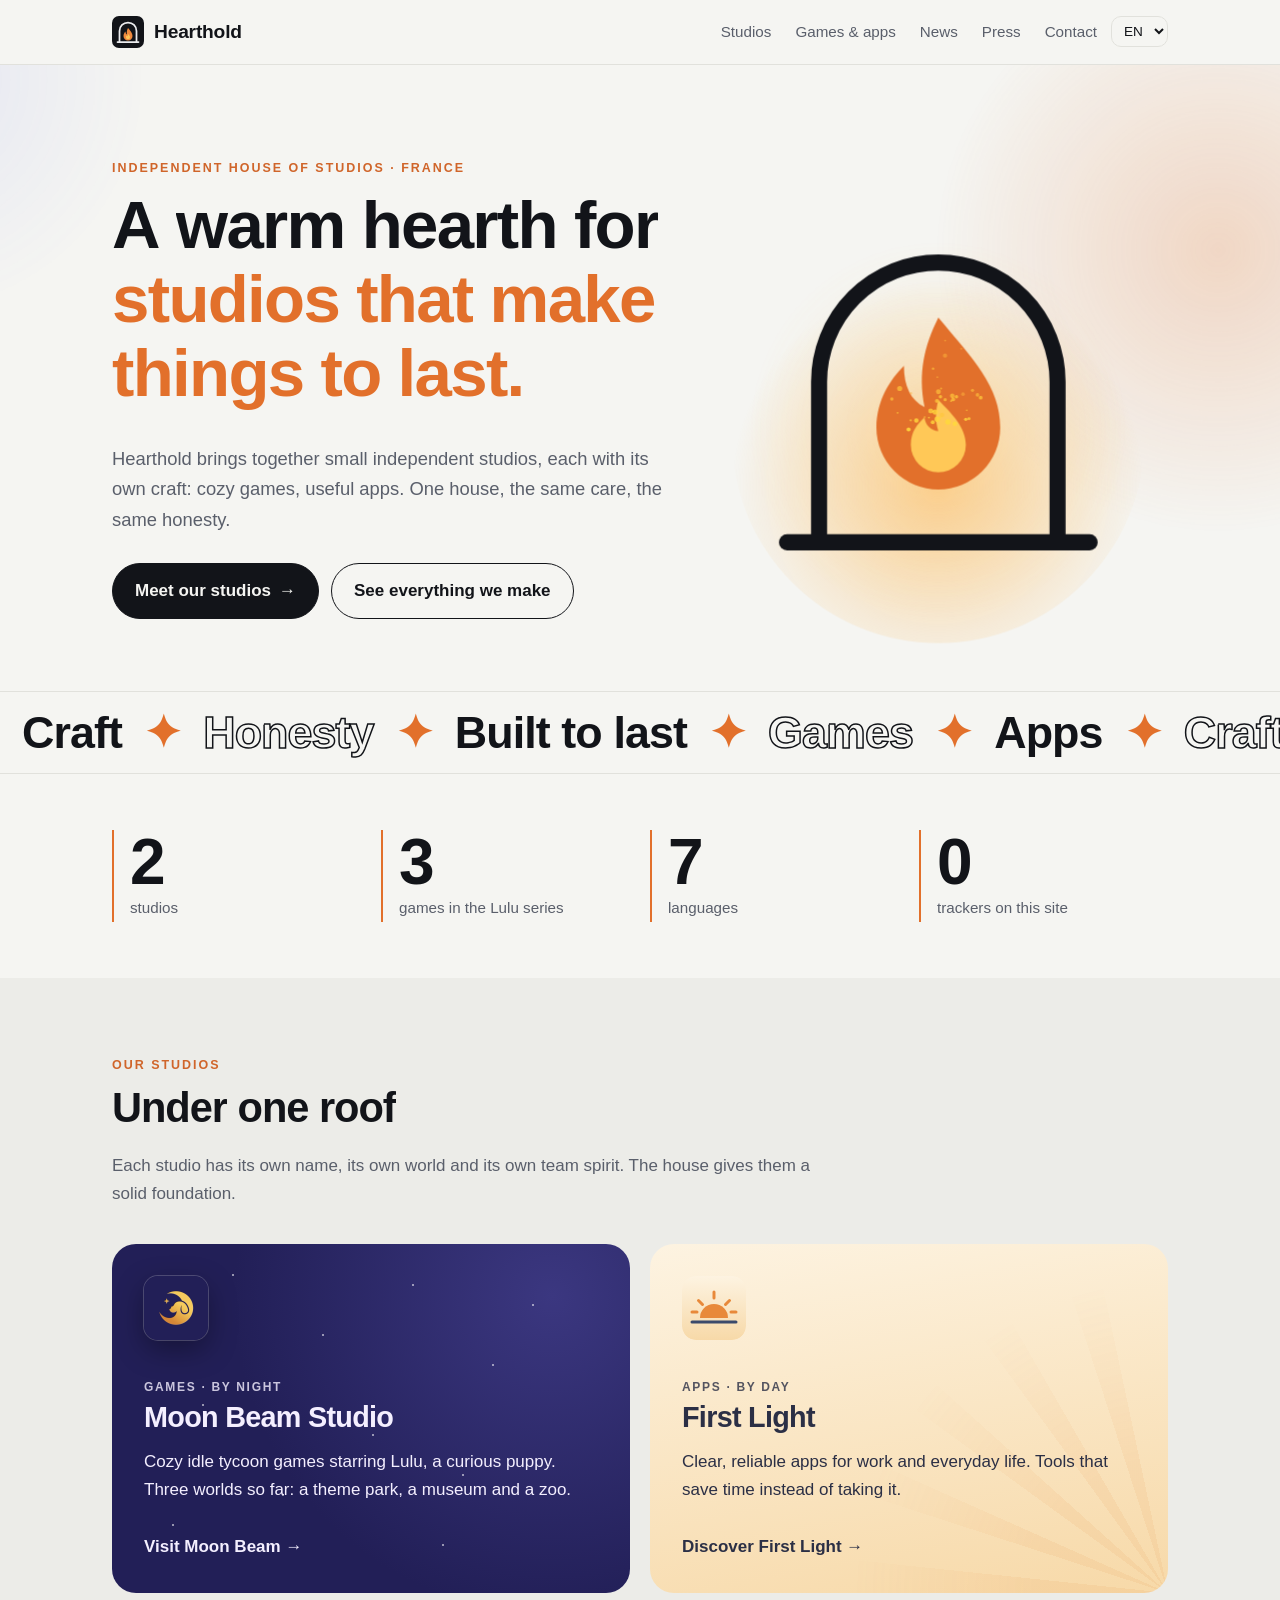
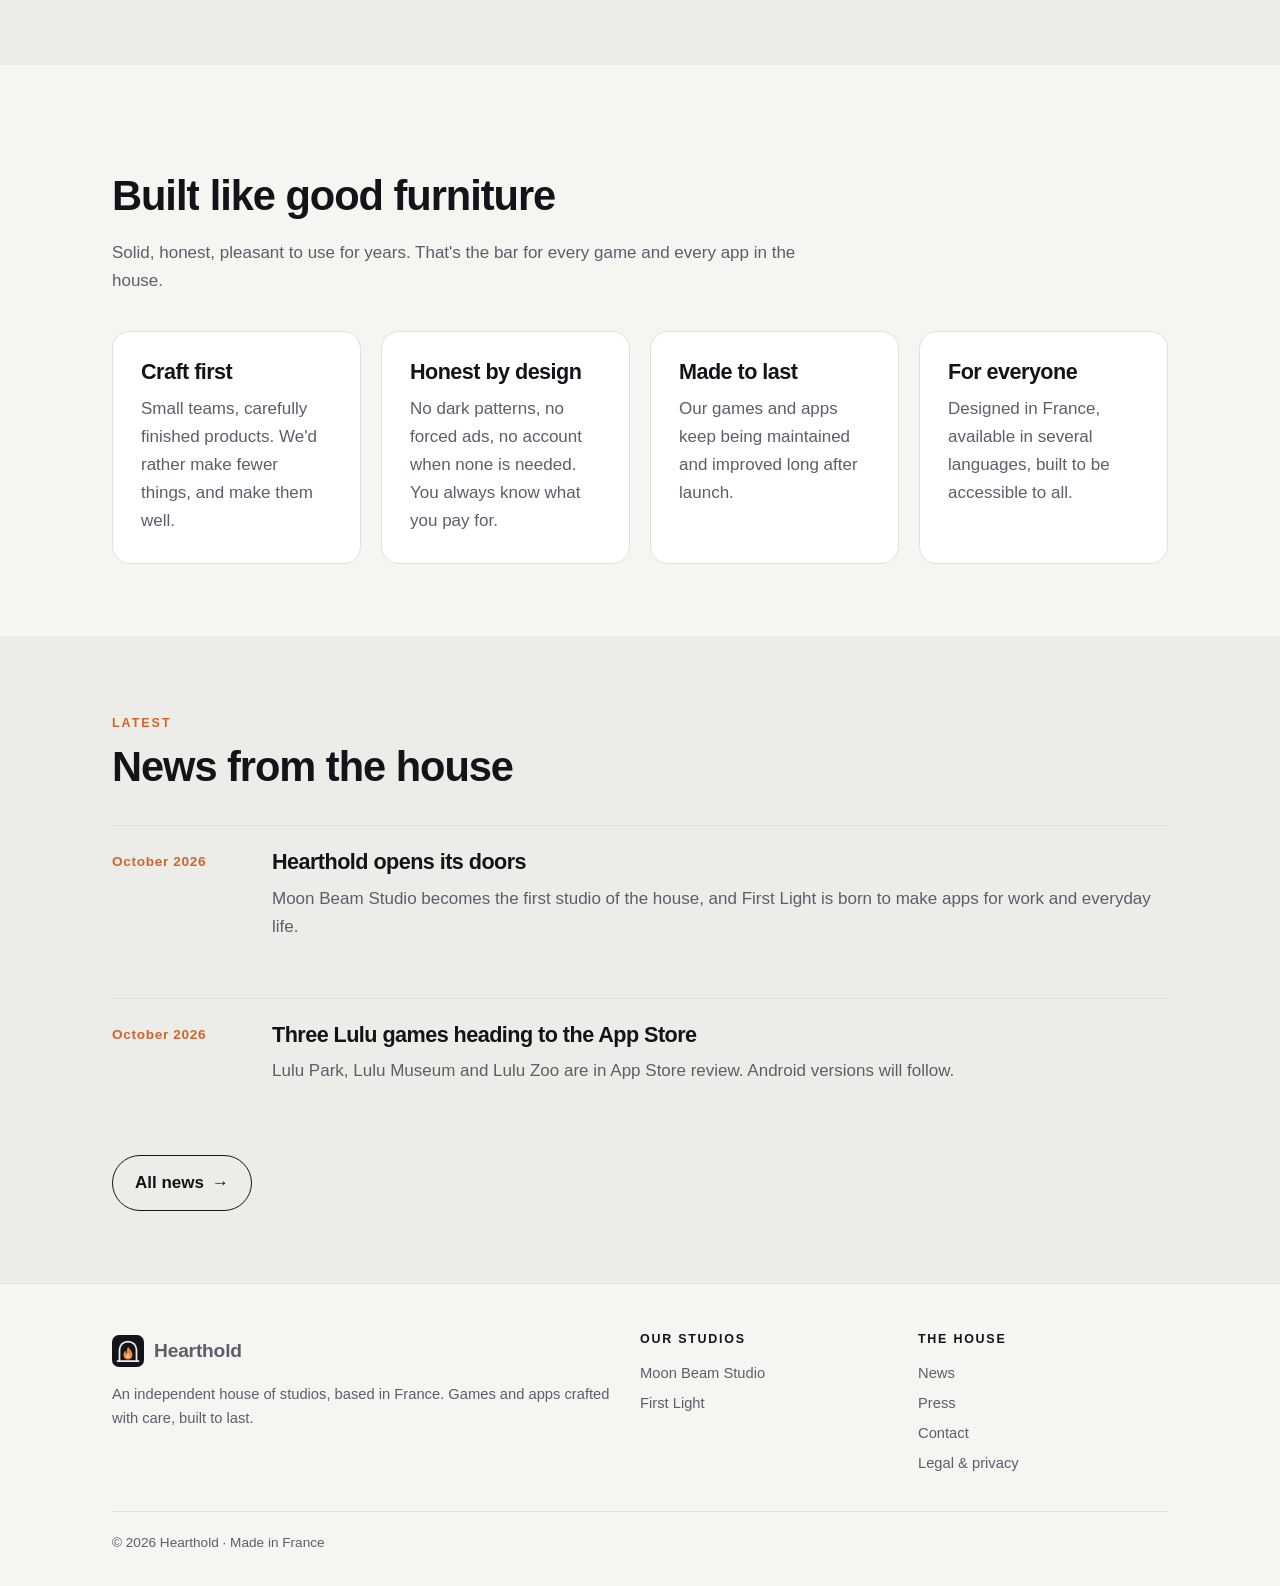
==== index.html @ f23791aa "Motion design : foyer animé (arche dessinée, flamme, braises), titres mot à mot, apparitions en casc" ====
<!doctype html>
<html lang="en">
<head>
<meta charset="utf-8">
<meta name="viewport" content="width=device-width, initial-scale=1">
<title>Hearthold · An independent house of studios</title>
<meta name="description" content="Hearthold is an independent house of studios based in France: Moon Beam Studio (cozy games starring Lulu) and First Light (apps for work and everyday life).">
<meta property="og:title" content="Hearthold">
<meta property="og:description" content="An independent house of studios. Games and apps crafted with care, built to last.">
<meta property="og:image" content="https://hearthold-studio.github.io/img/og.png">
<meta name="twitter:card" content="summary_large_image">
<link rel="canonical" href="https://hearthold-studio.github.io/">
<script type="application/ld+json">{"@context":"https://schema.org","@type":"Organization","name":"Hearthold","url":"https://hearthold-studio.github.io/","logo":"https://hearthold-studio.github.io/img/hearthold.svg","subOrganization":[{"@type":"Organization","name":"Moon Beam Studio","url":"https://moonbeamstudio.github.io/"},{"@type":"Organization","name":"First Light"}]}</script>
<link rel="icon" href="img/hearthold.svg?v=2" type="image/svg+xml">
<link rel="apple-touch-icon" href="img/apple-touch-icon.png?v=2">
<link rel="stylesheet" href="style.css">
<script src="i18n.js"></script>
<script src="site.js"></script>
<script src="motion.js" defer></script>
</head>
<body>
<header class="nav"></header>
<main>

<div class="hero-wrap">
<div class="aura" aria-hidden="true"><i></i><i></i><i></i></div>
<div class="wrap hero home">
  <div>
    <span class="eyebrow" data-i="h1">Independent house of studios · France</span>
    <h1 data-i="h2">A warm hearth for <em>studios that make things to last.</em></h1>
    <p class="lead" data-i="h3">Hearthold brings together small independent studios, each with its own craft: cozy games, useful apps. One house, the same care, the same honesty.</p>
    <div class="btns">
      <a class="btn solid" href="studios.html"><span data-i="h4">Meet our studios</span> →</a>
      <a class="btn" href="catalogue.html" data-i="h5">See everything we make</a>
    </div>
  </div>
  <div class="emblem" aria-hidden="true">
    <canvas></canvas>
    <svg viewBox="0 0 200 200">
      <defs><radialGradient id="g" cx=".5" cy=".62" r=".5"><stop offset="0" stop-color="#ffb347" stop-opacity=".55"/><stop offset="1" stop-color="#ffb347" stop-opacity="0"/></radialGradient></defs>
      <circle class="halo" cx="100" cy="122" r="90" fill="url(#g)"/>
      <path class="arch" d="M48 168V98a52 52 0 0 1 104 0v70" pathLength="1"/>
      <path class="arch" d="M34 168h132" pathLength="1"/>
      <g class="fire">
        <path class="f1" d="M100 70c15 18 27 30 27 48a27 27 0 0 1-54 0c0-12 6-21 12-27 0 9 3 15 9 18-3-15 0-27 6-39z"/>
        <path class="f2" d="M100 106c6 6 12 12 12 19.5a12 12 0 0 1-24 0c0-6 3-9 6-12 0 3 3 6 6 6-1.5-4.8-1.2-9 0-13.5z"/>
      </g>
    </svg>
  </div>
</div>
</div>

<div class="marquee" aria-hidden="true"><div><span data-i="m1">Craft</span>✦<span data-i="m2">Honesty</span>✦<span data-i="m3">Built to last</span>✦<span data-i="m4">Games</span>✦<span data-i="m5">Apps</span>✦<span data-i="m1">Craft</span>✦<span data-i="m2">Honesty</span>✦<span data-i="m3">Built to last</span>✦<span data-i="m4">Games</span>✦<span data-i="m5">Apps</span>✦</div></div>

<section class="stats-s"><div class="wrap stats">
  <div><b data-count="2">2</b><span data-i="x1">studios</span></div>
  <div><b data-count="3">3</b><span data-i="x2">games in the Lulu series</span></div>
  <div><b data-count="7">7</b><span data-i="x3">languages</span></div>
  <div><b data-count="0">0</b><span data-i="x4">trackers on this site</span></div>
</div></section>

<section class="alt"><div class="wrap">
  <div class="title">
    <span class="eyebrow" data-i="h6">Our studios</span>
    <h2 data-i="h7">Under one roof</h2>
    <p class="muted" data-i="h8">Each studio has its own name, its own world and its own team spirit. The house gives them a solid foundation.</p>
  </div>
  <div class="studios">
    <a class="studio moon" href="https://moonbeamstudio.github.io/">
      <img class="mark" src="img/moonbeam-logo.png" alt="">
      <span class="tag" data-i="h9">Games · by night</span>
      <h3>Moon Beam Studio</h3>
      <p data-i="h10">Cozy idle tycoon games starring Lulu, a curious puppy. Three worlds so far: a theme park, a museum and a zoo.</p>
      <span class="go"><span data-i="h11">Visit Moon Beam</span> →</span>
    </a>
    <a class="studio dawn" href="studios.html#first-light">
      <img class="mark" src="img/first-light.svg" alt="">
      <span class="tag" data-i="h12">Apps · by day</span>
      <h3>First Light</h3>
      <p data-i="h13">Clear, reliable apps for work and everyday life. Tools that save time instead of taking it.</p>
      <span class="go"><span data-i="h14">Discover First Light</span> →</span>
    </a>
  </div>
</div></section>

<section><div class="wrap">
  <div class="title">
    <span class="eyebrow" data-i="h15">What we believe</span>
    <h2 data-i="h16">Built like good furniture</h2>
    <p class="muted" data-i="h17">Solid, honest, pleasant to use for years. That's the bar for every game and every app in the house.</p>
  </div>
  <div class="grid">
    <div class="card"><h3 data-i="h18">Craft first</h3><p class="muted" data-i="h19">Small teams, carefully finished products. We'd rather make fewer things, and make them well.</p></div>
    <div class="card"><h3 data-i="h20">Honest by design</h3><p class="muted" data-i="h21">No dark patterns, no forced ads, no account when none is needed. You always know what you pay for.</p></div>
    <div class="card"><h3 data-i="h22">Made to last</h3><p class="muted" data-i="h23">Our games and apps keep being maintained and improved long after launch.</p></div>
    <div class="card"><h3 data-i="h24">For everyone</h3><p class="muted" data-i="h25">Designed in France, available in several languages, built to be accessible to all.</p></div>
  </div>
</div></section>

<section class="alt"><div class="wrap">
  <div class="title">
    <span class="eyebrow" data-i="h26">Latest</span>
    <h2 data-i="h27">News from the house</h2>
  </div>
  <div class="news">
    <article class="post"><time datetime="2026-10" data-i="d1">October 2026</time><div><h3 data-i="p1t">Hearthold opens its doors</h3><p class="muted" data-i="p1">Moon Beam Studio becomes the first studio of the house, and First Light is born to make apps for work and everyday life.</p></div></article>
    <article class="post"><time datetime="2026-10" data-i="d1">October 2026</time><div><h3 data-i="p2t">Three Lulu games heading to the App Store</h3><p class="muted" data-i="p2">Lulu Park, Lulu Museum and Lulu Zoo are in App Store review. Android versions will follow.</p></div></article>
  </div>
  <div class="btns"><a class="btn" href="news.html"><span data-i="h28">All news</span> →</a></div>
</div></section>

</main>
<footer></footer>
</body>
</html>
---- style.css ----
/* Hearthold : maison de studios. Graphite, blanc cassé, une touche de braise. Polices système (aucune requête externe). */
:root {
  --bg: #f5f5f2; --bg2: #ececE8; --card: #ffffff; --ink: #121419; --ink2: #5a5f6b; --line: #e1e1dc;
  --ember: #e2702b; --brass: #d0652a; --night: #221f57; --dawn: #f7d9a8;
  --sans: -apple-system, BlinkMacSystemFont, "Segoe UI", Roboto, Helvetica, Arial, sans-serif;
  --r: 18px; --w: 1120px;
}
@media (prefers-color-scheme: dark) {
  :root { --bg: #0e1014; --bg2: #15181e; --card: #1a1d24; --ink: #f2f3f5; --ink2: #a3a8b3; --line: #272b34; --ember: #f08a3e; --brass: #f08a3e; }
}
* { box-sizing: border-box; }
html { scroll-behavior: smooth; }
body { margin: 0; background: var(--bg); color: var(--ink); font: 17px/1.65 var(--sans); -webkit-font-smoothing: antialiased; }
img { max-width: 100%; display: block; }
a { color: inherit; }
h1, h2, h3 { font-family: var(--sans); font-weight: 700; line-height: 1.1; margin: 0 0 .5em; letter-spacing: -.025em; }
h1 { font-size: clamp(2.3rem, 6vw, 4.2rem); }
h2 { font-size: clamp(1.8rem, 4vw, 2.6rem); }
h3 { font-size: 1.35rem; }
p { margin: 0 0 1em; }
em { font-style: normal; color: var(--ember); }
.wrap { max-width: var(--w); margin: 0 auto; padding: 0 16px; }
@media (min-width: 700px) { .wrap { padding: 0 32px; } }
.sr { position: absolute; width: 1px; height: 1px; overflow: hidden; clip: rect(0 0 0 0); }
.eyebrow { display: inline-block; font: 600 .78rem/1 var(--sans); letter-spacing: .16em; text-transform: uppercase; color: var(--brass); margin-bottom: 14px; }
.lead { font-size: 1.15rem; color: var(--ink2); max-width: 640px; }
.muted { color: var(--ink2); }

/* en-tête */
.nav { position: sticky; top: 0; z-index: 10; background: color-mix(in srgb, var(--bg) 88%, transparent); backdrop-filter: blur(10px); -webkit-backdrop-filter: blur(10px); border-bottom: 1px solid var(--line); }
.nav .wrap { display: flex; align-items: center; justify-content: space-between; height: 64px; gap: 12px; }
.brand { display: flex; align-items: center; gap: 10px; text-decoration: none; font: 700 1.2rem var(--sans); letter-spacing: -.01em; }
.brand img { width: 32px; height: 32px; }
.nav nav { display: flex; align-items: center; gap: 4px; }
.nav nav a { text-decoration: none; padding: 8px 10px; border-radius: 10px; font-size: .95rem; color: var(--ink2); }
.nav nav a:hover, .nav nav a[aria-current] { color: var(--ink); background: var(--bg2); }
.lang select { font: inherit; font-size: .85rem; background: transparent; color: var(--ink); border: 1px solid var(--line); border-radius: 10px; padding: 6px 8px; }
.menu { display: none; background: none; border: 1px solid var(--line); color: var(--ink); border-radius: 10px; padding: 7px 10px; font: inherit; }
@media (max-width: 820px) {
  .menu { display: block; }
  .nav nav .links { display: none; position: absolute; top: 64px; left: 0; right: 0; background: var(--bg); border-bottom: 1px solid var(--line); padding: 8px 16px 16px; flex-direction: column; }
  .nav.open nav .links { display: flex; }
  .nav nav .links a { padding: 12px 10px; font-size: 1.05rem; }
}
.links { display: flex; gap: 4px; }

/* boutons */
.btns { display: flex; flex-wrap: wrap; gap: 12px; margin-top: 28px; }
.btn { display: inline-flex; align-items: center; gap: 8px; padding: 13px 22px; border-radius: 999px; text-decoration: none; font-weight: 600; border: 1px solid var(--ink); }
.btn.solid { background: var(--ink); color: var(--bg); }
.btn:hover { transform: translateY(-1px); }

/* sections */
section { padding: 72px 0; }
section.alt { background: var(--bg2); }
.hero { padding-top: 88px; padding-bottom: 72px; }
.hero h1 { max-width: 880px; }
.title { margin-bottom: 36px; max-width: 720px; }
.grid { display: grid; gap: 20px; grid-template-columns: repeat(auto-fit, minmax(220px, 1fr)); }
.card { background: var(--card); border: 1px solid var(--line); border-radius: var(--r); padding: 28px; }
.card p:last-child { margin-bottom: 0; }

/* cartes studio */
.studios { display: grid; gap: 20px; grid-template-columns: repeat(auto-fit, minmax(300px, 1fr)); }
.studio { position: relative; display: flex; flex-direction: column; border-radius: 24px; padding: 32px; min-height: 340px; text-decoration: none; overflow: hidden; }
.studio img.mark { width: 64px; height: 64px; border-radius: 14px; margin-bottom: 40px; }
.studio h3 { font-size: 1.8rem; }
.studio .tag { margin-top: auto; font: 600 .75rem var(--sans); letter-spacing: .14em; text-transform: uppercase; opacity: .8; margin-bottom: 8px; }
.studio .go { margin-top: 12px; font-weight: 600; }
.studio.moon { background: radial-gradient(circle at 85% 15%, #3b3780 0, var(--night) 60%); color: #f4efff; }
.studio.dawn { background: linear-gradient(170deg, #fdf3e1 0, var(--dawn) 100%); color: #2b2f45; }
.studio.house { background: var(--ink); color: var(--bg); }
.studio:hover { transform: translateY(-3px); transition: transform .2s; }

/* catalogue */
.apps { display: grid; gap: 16px; grid-template-columns: repeat(auto-fit, minmax(280px, 1fr)); }
.app { display: flex; gap: 16px; align-items: flex-start; background: var(--card); border: 1px solid var(--line); border-radius: var(--r); padding: 20px; text-decoration: none; }
.app img { width: 72px; height: 72px; border-radius: 16px; flex: none; }
.app h3 { font-size: 1.15rem; margin-bottom: 4px; }
.app p { font-size: .95rem; color: var(--ink2); margin-bottom: 8px; }
.pill { display: inline-block; font-size: .78rem; font-weight: 600; padding: 4px 10px; border-radius: 999px; background: var(--bg2); color: var(--ink2); border: 1px solid var(--line); }
.pill.live { background: #e6f3e4; color: #2d6a2f; border-color: #c4e2c0; }
.banner { border-radius: 24px; overflow: hidden; aspect-ratio: 16/7; object-fit: cover; width: 100%; }

/* actualités */
.news { display: grid; gap: 16px; }
.post { display: grid; grid-template-columns: 140px 1fr; gap: 20px; padding: 24px 0; border-top: 1px solid var(--line); }
.post time { font: 600 .85rem var(--sans); color: var(--brass); letter-spacing: .05em; padding-top: 4px; }
@media (max-width: 600px) { .post { grid-template-columns: 1fr; gap: 6px; } }

/* fiche presse */
dl.facts { display: grid; grid-template-columns: 180px 1fr; gap: 10px 20px; margin: 0; }
dl.facts dt { color: var(--ink2); }
dl.facts dd { margin: 0; font-weight: 600; }
@media (max-width: 600px) { dl.facts { grid-template-columns: 1fr; gap: 2px; } dl.facts dd { margin-bottom: 10px; } }
.swatches { display: flex; flex-wrap: wrap; gap: 10px; }
.swatch { width: 92px; border-radius: 12px; overflow: hidden; border: 1px solid var(--line); font-size: .75rem; background: var(--card); }
.swatch span { display: block; height: 56px; }
.swatch b { display: block; padding: 6px 8px; }

/* textes longs */
.prose { max-width: 760px; }
.prose h2 { font-size: 1.6rem; margin-top: 2em; }
.prose h3 { margin-top: 1.6em; }

/* pied de page */
footer { border-top: 1px solid var(--line); padding: 48px 0 32px; font-size: .92rem; color: var(--ink2); }
footer .cols { display: grid; gap: 28px; grid-template-columns: 2fr 1fr 1fr; }
@media (max-width: 700px) { footer .cols { grid-template-columns: 1fr 1fr; } footer .cols > :first-child { grid-column: 1 / -1; } }
footer h4 { font: 600 .78rem var(--sans); letter-spacing: .14em; text-transform: uppercase; color: var(--ink); margin: 0 0 12px; }
footer a { display: block; text-decoration: none; padding: 3px 0; }
footer a:hover { color: var(--ink); }
footer .base { margin-top: 32px; padding-top: 20px; border-top: 1px solid var(--line); font-size: .85rem; }

@media (prefers-reduced-motion: reduce) { * { transition: none !important; scroll-behavior: auto !important; } .btn:hover, .studio:hover { transform: none; } }
/* logos sur fond de même couleur : léger liseré pour garder la forme de l'icône */
.studio.moon img.mark { box-shadow: 0 0 0 1px rgba(255,255,255,.2), 0 10px 28px rgba(0,0,0,.35); }
@media (prefers-color-scheme: dark) { .brand img { border-radius: 8px; box-shadow: 0 0 0 1px var(--line); } }

/* ================= motion design ================= */
@view-transition { navigation: auto; }
::view-transition-old(root) { animation: vt-out .35s cubic-bezier(.4,0,.2,1) both; }
::view-transition-new(root) { animation: vt-in .5s cubic-bezier(.2,.8,.2,1) both; }
@keyframes vt-out { to { opacity: 0; transform: translateY(-12px) scale(.99); } }
@keyframes vt-in { from { opacity: 0; transform: translateY(18px); } }

.progress { position: fixed; top: 0; left: 0; right: 0; height: 3px; z-index: 20; transform-origin: 0 50%; transform: scaleX(0);
  background: linear-gradient(90deg, var(--ember), #ffc857); pointer-events: none; }
.nav .wrap { transition: height .35s cubic-bezier(.2,.8,.2,1); }
.nav.small .wrap { height: 54px; }

/* titres mot à mot */
.anim .words .w { display: inline-block; overflow: hidden; vertical-align: top; padding-bottom: .12em; margin-bottom: -.12em; }
.anim .words .w > span { display: inline-block; transform: translateY(110%) rotate(4deg); transition: transform 1s cubic-bezier(.16,1,.3,1) calc(var(--i) * 55ms); }
.anim .words.in .w > span { transform: none; }

/* apparitions */
.anim .rv { opacity: 0; transform: translateY(34px) scale(.97); transition: opacity .9s cubic-bezier(.2,.8,.2,1) var(--d, 0s), transform 1s cubic-bezier(.16,1,.3,1) var(--d, 0s); }
.anim .rv.in { opacity: 1; transform: none; }
.anim .rv.in.hot { transition: transform .15s ease-out, opacity .9s; }

/* reflet qui suit le curseur */
.card, .app { position: relative; overflow: hidden; }
.card::after, .app::after, .studio::after { content: ""; position: absolute; inset: 0; border-radius: inherit; pointer-events: none; opacity: 0; transition: opacity .3s;
  background: radial-gradient(420px circle at var(--mx, 50%) var(--my, 50%), color-mix(in srgb, var(--ember) 16%, transparent), transparent 60%); }
.studio::after { background: radial-gradient(500px circle at var(--mx, 50%) var(--my, 50%), rgba(255,255,255,.18), transparent 55%); }
.hot::after { opacity: 1; }
.btn { transition: transform .25s cubic-bezier(.2,.8,.2,1), background .2s; }

/* héros d'accueil : halo, foyer animé */
.hero-wrap { position: relative; overflow: hidden; }
.aura { position: absolute; inset: -20% -10% auto; height: 120%; pointer-events: none; z-index: 0; }
.aura i { position: absolute; border-radius: 50%; opacity: .5; will-change: transform;
  background: radial-gradient(circle, color-mix(in srgb, var(--ember) 45%, transparent), transparent 65%); }
.aura i:nth-child(1) { width: 620px; height: 620px; right: -120px; top: 0; animation: drift 18s ease-in-out infinite alternate; }
.aura i:nth-child(2) { width: 420px; height: 420px; right: 260px; top: 280px; opacity: .3; background: radial-gradient(circle, rgba(255,200,87,.5), transparent 65%); animation: drift 14s ease-in-out -6s infinite alternate-reverse; }
.aura i:nth-child(3) { width: 520px; height: 520px; left: -220px; top: -120px; opacity: .22; background: radial-gradient(circle, rgba(90,110,255,.45), transparent 65%); animation: drift 22s ease-in-out -3s infinite alternate; }
@keyframes drift { to { transform: translate3d(-80px, 60px, 0) scale(1.15); } }
.hero.home { position: relative; z-index: 1; display: grid; grid-template-columns: 1.25fr 1fr; align-items: center; gap: 24px; }
@media (max-width: 860px) { .hero.home { grid-template-columns: 1fr; } .emblem { max-width: 190px; margin: 0 auto -8px; order: -1; } .hero.home { padding-top: 32px; } }
.emblem { position: relative; aspect-ratio: 1; width: 100%; }
.emblem svg, .emblem canvas { position: absolute; inset: 0; width: 100%; height: 100%; overflow: visible; }
.emblem canvas { z-index: 2; pointer-events: none; }
.emblem .arch { fill: none; stroke: var(--ink); stroke-width: 7; stroke-linecap: round; stroke-dasharray: 1; stroke-dashoffset: 0; }
.anim .emblem .arch { stroke-dashoffset: 1; animation: draw 1.6s cubic-bezier(.65,0,.35,1) .2s forwards; }
.anim .emblem .arch + .arch { animation-delay: .9s; animation-duration: .8s; }
@keyframes draw { to { stroke-dashoffset: 0; } }
.emblem .f1 { fill: var(--ember); }
.emblem .f2 { fill: #ffc857; }
.emblem .fire { transform-origin: 100px 145px; transform-box: view-box; }
.anim .emblem .fire { transform: scale(0); animation: ignite .9s cubic-bezier(.34,1.56,.64,1) 1.5s forwards; }
.anim .emblem .f1 { transform-origin: 100px 145px; transform-box: view-box; animation: flick 2.4s ease-in-out 2.4s infinite; }
.anim .emblem .f2 { transform-origin: 100px 137px; transform-box: view-box; animation: flick 1.6s ease-in-out 2.4s infinite reverse; }
@keyframes ignite { to { transform: scale(1); } }
@keyframes flick { 0%,100% { transform: scale(1,1) skewX(0); } 25% { transform: scale(.96,1.06) skewX(2deg); } 50% { transform: scale(1.03,.95) skewX(-1.5deg); } 75% { transform: scale(.98,1.04) skewX(1deg); } }
.emblem .halo { transform-origin: 100px 122px; transform-box: view-box; opacity: 0; }
.anim .emblem .halo { animation: halo-in 1s ease 1.6s forwards, pulse 3.2s ease-in-out 2.6s infinite; }
html:not(.anim) .emblem .halo { opacity: 1; }
@keyframes halo-in { to { opacity: 1; } }
@keyframes pulse { 50% { transform: scale(1.08); opacity: .75; } }

/* bandeau défilant */
.marquee { overflow: hidden; border-block: 1px solid var(--line); padding: 18px 0; background: var(--bg); }
.marquee > div { display: flex; width: max-content; align-items: center; font: 700 clamp(1.6rem, 4vw, 2.8rem)/1 var(--sans); letter-spacing: -.02em; color: var(--ember); animation: marquee 28s linear infinite; }
.marquee > div > span { color: var(--ink); margin: 0 22px; }
.marquee > div > span:nth-of-type(even) { color: transparent; -webkit-text-stroke: 1.5px var(--ink); }
.marquee:hover > div { animation-play-state: paused; }
@keyframes marquee { to { transform: translateX(-50%); } }

/* chiffres */
.stats-s { padding: 56px 0; }
.stats { display: grid; grid-template-columns: repeat(4, 1fr); gap: 20px; }
@media (max-width: 700px) { .stats { grid-template-columns: 1fr 1fr; } }
.stats div { border-left: 2px solid var(--ember); padding-left: 16px; }
.stats b { display: block; font: 800 clamp(2.6rem, 6vw, 4rem)/1 var(--sans); letter-spacing: -.04em; font-variant-numeric: tabular-nums; }
.stats b.pop { animation: pop .5s cubic-bezier(.34,1.56,.64,1); }
@keyframes pop { 50% { transform: scale(1.15); } }
.stats span { color: var(--ink2); font-size: .95rem; }

/* cartes studio : étoiles qui scintillent, soleil qui tourne */
.studio.moon::before { content: ""; position: absolute; width: 2px; height: 2px; top: 0; left: 0; border-radius: 50%; background: transparent; pointer-events: none;
  box-shadow: 40px 60px #fff, 120px 30px #fff, 210px 90px #fff, 300px 40px #fff, 380px 120px #fff, 90px 160px #fff, 260px 190px #fff, 350px 230px #fff, 170px 250px #fff, 60px 280px #fff, 420px 60px #fff, 330px 300px #fff;
  animation: twinkle 3.5s ease-in-out infinite alternate; opacity: .7; }
@keyframes twinkle { 0% { opacity: .25; } 100% { opacity: .9; } }
.studio.dawn::before { content: ""; position: absolute; width: 640px; height: 640px; right: -320px; bottom: -320px; pointer-events: none; opacity: .5;
  background: repeating-conic-gradient(from 0deg, rgba(232,137,58,.18) 0 6deg, transparent 6deg 18deg); border-radius: 50%;
  -webkit-mask: radial-gradient(circle, #000 30%, transparent 70%); mask: radial-gradient(circle, #000 30%, transparent 70%); animation: spin 60s linear infinite; }
@keyframes spin { to { transform: rotate(360deg); } }
.studio > * { position: relative; z-index: 1; }

@media (prefers-reduced-motion: reduce) {
  .marquee > div, .aura i, .studio::before, .emblem * { animation: none !important; }
  ::view-transition-old(root), ::view-transition-new(root) { animation: none; }
}
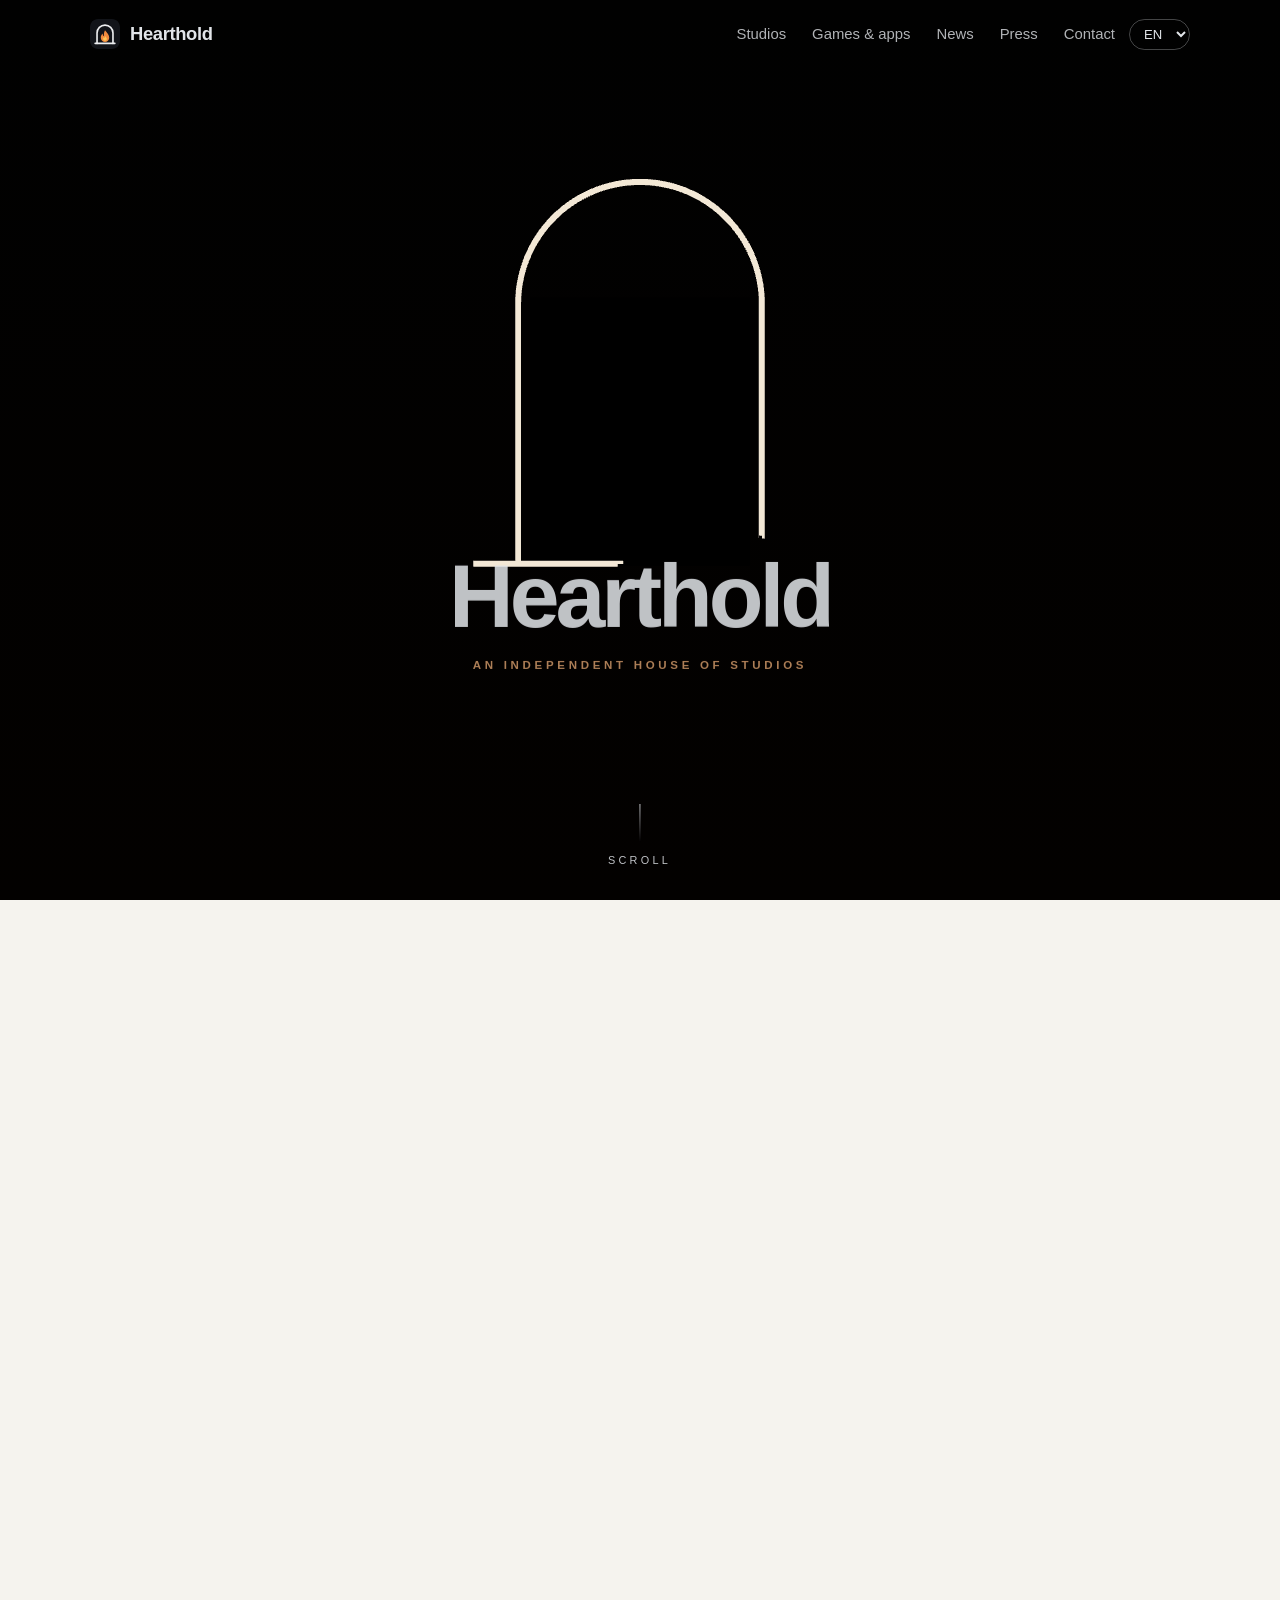
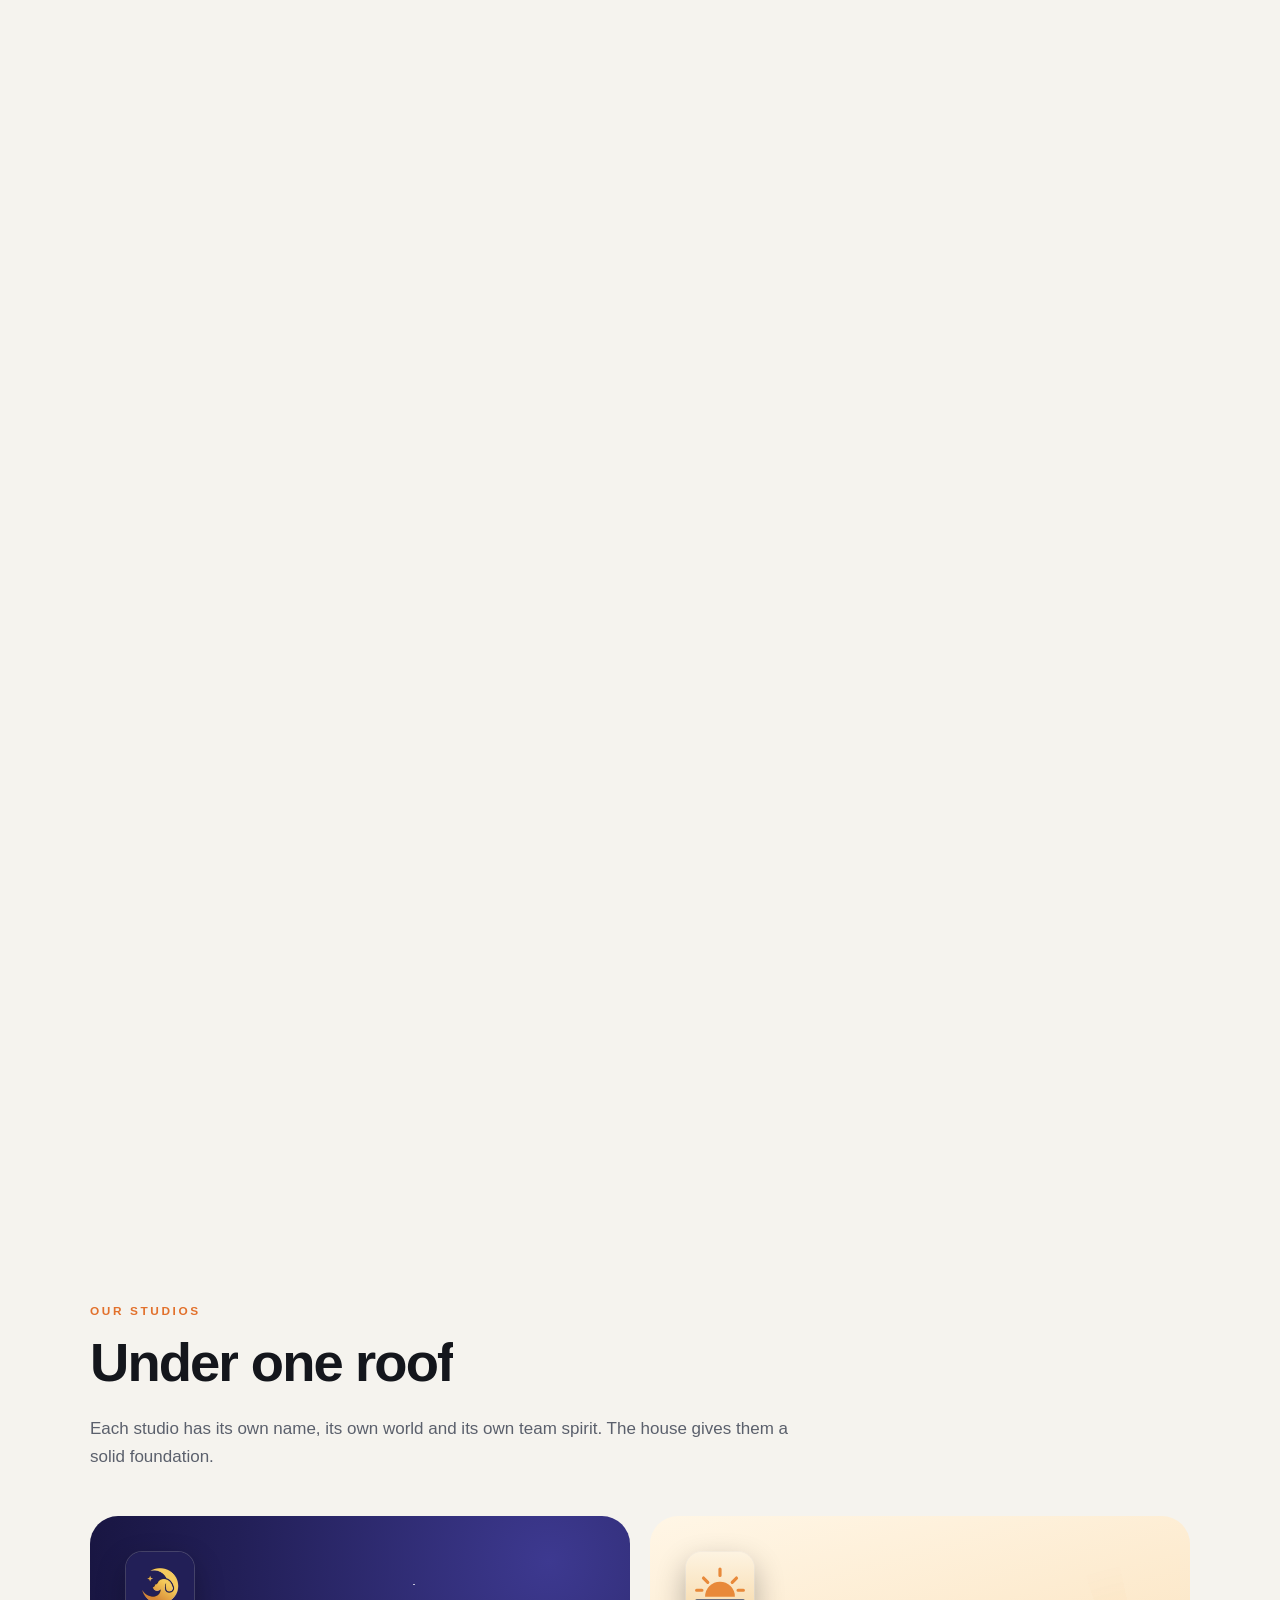
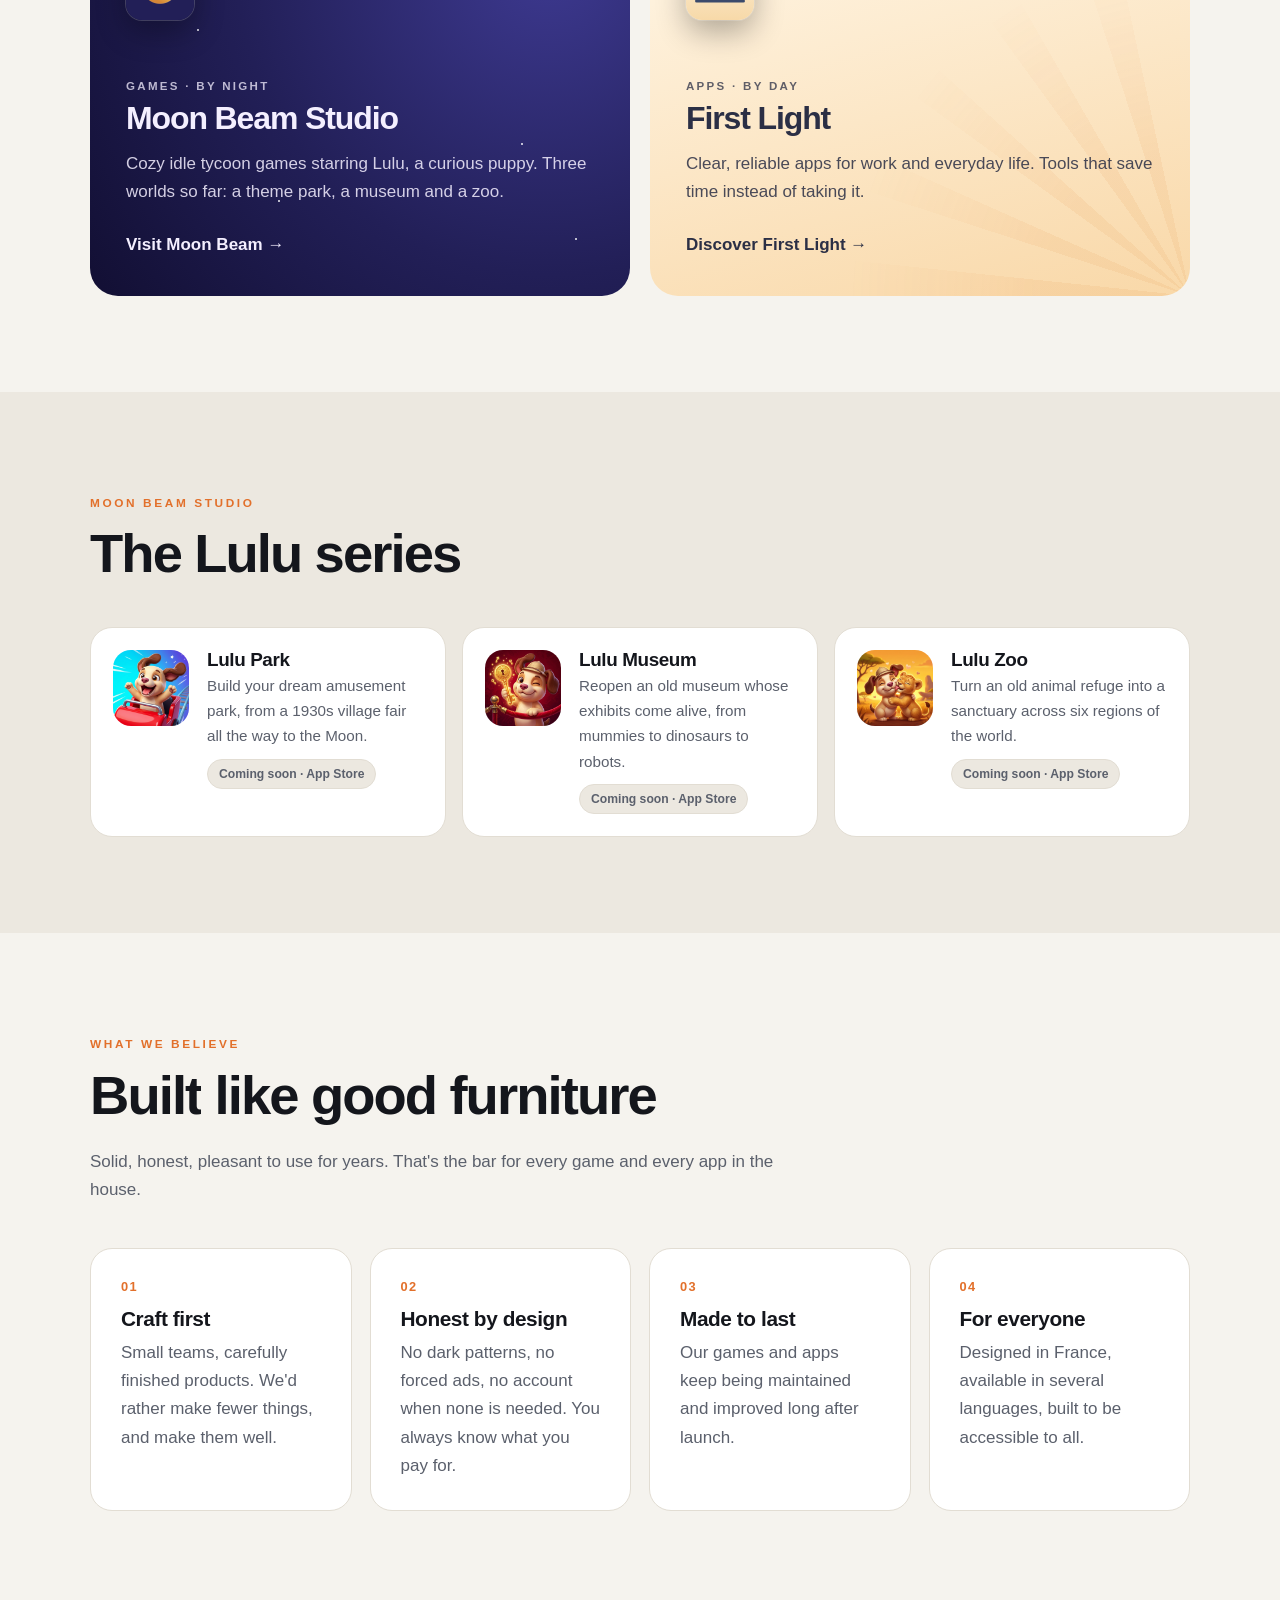
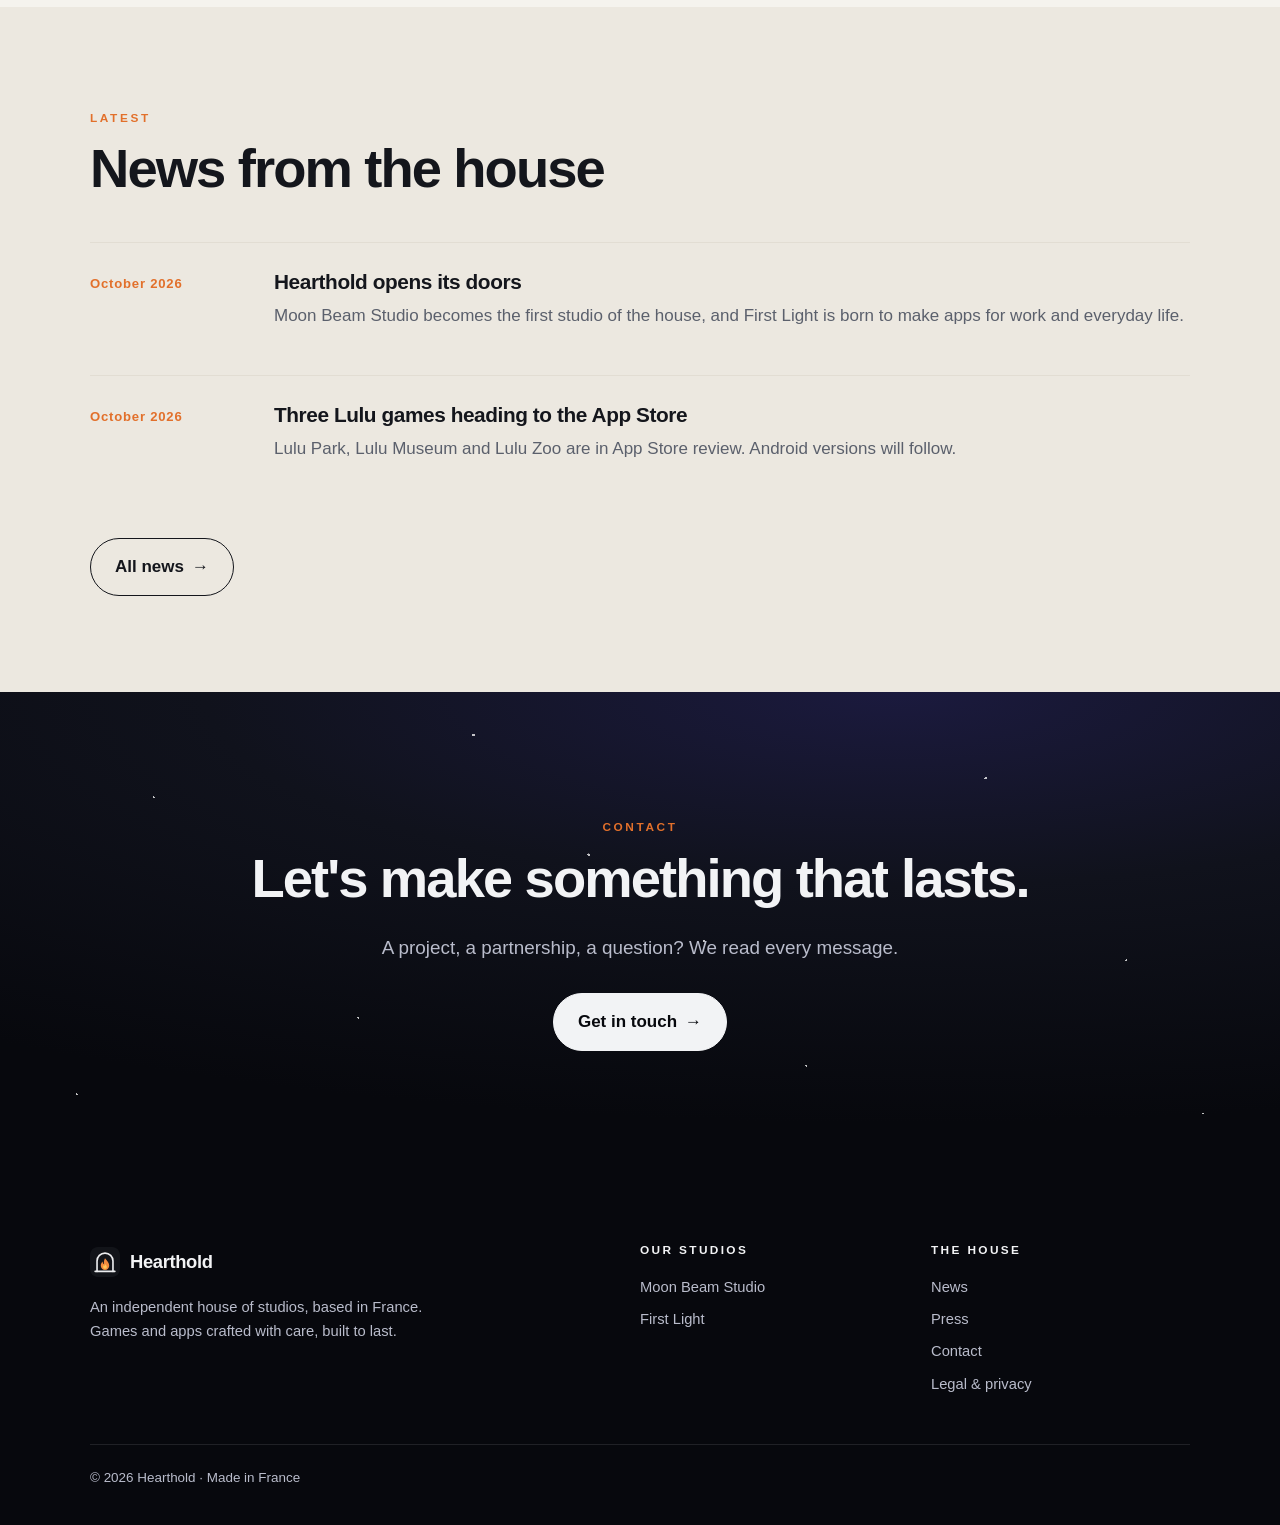
==== commit 8aad49f1: "Rebuild, phase 4 : nouvelle page d'accueil avec l'expérience 3D, tout le site dans le même univers (" ====
--- a/index.html
+++ b/index.html
@@ -9,57 +9,55 @@
 <meta property="og:description" content="An independent house of studios. Games and apps crafted with care, built to last.">
 <meta property="og:image" content="https://hearthold-studio.github.io/img/og.png">
 <meta name="twitter:card" content="summary_large_image">
+<meta name="theme-color" content="#07080d">
 <link rel="canonical" href="https://hearthold-studio.github.io/">
 <script type="application/ld+json">{"@context":"https://schema.org","@type":"Organization","name":"Hearthold","url":"https://hearthold-studio.github.io/","logo":"https://hearthold-studio.github.io/img/hearthold.svg","subOrganization":[{"@type":"Organization","name":"Moon Beam Studio","url":"https://moonbeamstudio.github.io/"},{"@type":"Organization","name":"First Light"}]}</script>
-<link rel="icon" href="img/hearthold.svg?v=2" type="image/svg+xml">
-<link rel="apple-touch-icon" href="img/apple-touch-icon.png?v=2">
-<link rel="stylesheet" href="style.css">
-<script src="i18n.js"></script>
-<script src="site.js"></script>
-<script src="motion.js" defer></script>
+<link rel="icon" href="/img/hearthold.svg?v=2" type="image/svg+xml">
+<link rel="apple-touch-icon" href="/img/apple-touch-icon.png?v=2">
+<link rel="stylesheet" href="/style.css">
+<script type="importmap">{"imports":{"three":"/vendor/three/three.module.min.js","three/addons/":"/vendor/three/addons/"}}</script>
+<script src="/i18n.js"></script>
+<script src="/site.js"></script>
+<script src="/motion.js" defer></script>
+<script type="module">if (!document.documentElement.classList.contains('still')) import('/js/experience.js');</script>
 </head>
-<body>
+<body class="home">
 <header class="nav"></header>
-<main>
 
-<div class="hero-wrap">
-<div class="aura" aria-hidden="true"><i></i><i></i><i></i></div>
-<div class="wrap hero home">
-  <div>
-    <span class="eyebrow" data-i="h1">Independent house of studios · France</span>
-    <h1 data-i="h2">A warm hearth for <em>studios that make things to last.</em></h1>
-    <p class="lead" data-i="h3">Hearthold brings together small independent studios, each with its own craft: cozy games, useful apps. One house, the same care, the same honesty.</p>
-    <div class="btns">
-      <a class="btn solid" href="studios.html"><span data-i="h4">Meet our studios</span> →</a>
-      <a class="btn" href="catalogue.html" data-i="h5">See everything we make</a>
-    </div>
+<div class="sky"></div>
+<canvas id="stage" aria-hidden="true"></canvas>
+<div class="layer" aria-hidden="true">
+  <div class="intro">
+    <h1 aria-label="Hearthold"><span style="--i:0">H</span><span style="--i:1">e</span><span style="--i:2">a</span><span style="--i:3">r</span><span style="--i:4">t</span><span style="--i:5">h</span><span style="--i:6">o</span><span style="--i:7">l</span><span style="--i:8">d</span></h1>
+    <p data-i="ix1">An independent house of studios</p>
   </div>
-  <div class="emblem" aria-hidden="true">
-    <canvas></canvas>
-    <svg viewBox="0 0 200 200">
-      <defs><radialGradient id="g" cx=".5" cy=".62" r=".5"><stop offset="0" stop-color="#ffb347" stop-opacity=".55"/><stop offset="1" stop-color="#ffb347" stop-opacity="0"/></radialGradient></defs>
-      <circle class="halo" cx="100" cy="122" r="90" fill="url(#g)"/>
-      <path class="arch" d="M48 168V98a52 52 0 0 1 104 0v70" pathLength="1"/>
-      <path class="arch" d="M34 168h132" pathLength="1"/>
-      <g class="fire">
-        <path class="f1" d="M100 70c15 18 27 30 27 48a27 27 0 0 1-54 0c0-12 6-21 12-27 0 9 3 15 9 18-3-15 0-27 6-39z"/>
-        <path class="f2" d="M100 106c6 6 12 12 12 19.5a12 12 0 0 1-24 0c0-6 3-9 6-12 0 3 3 6 6 6-1.5-4.8-1.2-9 0-13.5z"/>
-      </g>
-    </svg>
+  <span class="hint"><i></i><span data-i="ix2">Scroll</span></span>
+  <div class="flash"></div>
+  <div class="chap c" data-at=".11,.22"><span class="eyebrow" data-i="ix3">From the hearth</span><h2 data-i="ix4">Every world starts with a spark.</h2></div>
+  <div class="chap l" data-at=".28,.56">
+    <span class="eyebrow" data-i="ix5">Moon Beam Studio · by night</span>
+    <h2 data-i="ix6">Cozy worlds starring Lulu.</h2>
+    <p data-i="ix7">Relaxing idle games to enjoy at your own pace, offline, no account needed.</p>
+    <div class="games"><span data-game="0,.4">Lulu Park</span><span data-game=".4,.49">Lulu Museum</span><span data-game=".49,1">Lulu Zoo</span></div>
   </div>
+  <div class="chap c dawn" data-at=".57,.67"><span class="eyebrow" data-i="ix8">Then</span><h2 data-i="ix9">the sun rises.</h2></div>
+  <div class="chap r" data-at=".69,.87">
+    <span class="eyebrow" data-i="ix10">First Light · by day</span>
+    <h2 data-i="ix11">Apps for work and everyday life.</h2>
+    <p data-i="ix12">Clear, dependable tools that save time instead of taking it.</p>
+  </div>
+  <div class="chap c" data-at=".88,1.01"><span class="eyebrow">Hearthold</span><h2 data-i="ix14">One house. Two studios. The same care.</h2></div>
 </div>
-</div>
+<div class="story"></div>
 
-<div class="marquee" aria-hidden="true"><div><span data-i="m1">Craft</span>✦<span data-i="m2">Honesty</span>✦<span data-i="m3">Built to last</span>✦<span data-i="m4">Games</span>✦<span data-i="m5">Apps</span>✦<span data-i="m1">Craft</span>✦<span data-i="m2">Honesty</span>✦<span data-i="m3">Built to last</span>✦<span data-i="m4">Games</span>✦<span data-i="m5">Apps</span>✦</div></div>
+<main class="after">
+<div class="night still-hero"><div class="wrap hero">
+  <span class="eyebrow" data-i="h1">Independent house of studios · France</span>
+  <h1 data-i="h2">A warm hearth for <em>studios that make things to last.</em></h1>
+  <p class="lead" data-i="h3">Hearthold brings together small independent studios, each with its own craft: cozy games, useful apps. One house, the same care, the same honesty.</p>
+</div></div>
 
-<section class="stats-s"><div class="wrap stats">
-  <div><b data-count="2">2</b><span data-i="x1">studios</span></div>
-  <div><b data-count="3">3</b><span data-i="x2">games in the Lulu series</span></div>
-  <div><b data-count="7">7</b><span data-i="x3">languages</span></div>
-  <div><b data-count="0">0</b><span data-i="x4">trackers on this site</span></div>
-</div></section>
-
-<section class="alt"><div class="wrap">
+<section><div class="wrap">
   <div class="title">
     <span class="eyebrow" data-i="h6">Our studios</span>
     <h2 data-i="h7">Under one roof</h2>
@@ -67,19 +65,28 @@
   </div>
   <div class="studios">
     <a class="studio moon" href="https://moonbeamstudio.github.io/">
-      <img class="mark" src="img/moonbeam-logo.png" alt="">
+      <img class="mark" src="/img/moonbeam-logo.png" alt="">
       <span class="tag" data-i="h9">Games · by night</span>
       <h3>Moon Beam Studio</h3>
       <p data-i="h10">Cozy idle tycoon games starring Lulu, a curious puppy. Three worlds so far: a theme park, a museum and a zoo.</p>
       <span class="go"><span data-i="h11">Visit Moon Beam</span> →</span>
     </a>
-    <a class="studio dawn" href="studios.html#first-light">
-      <img class="mark" src="img/first-light.svg" alt="">
+    <a class="studio dawn" href="/studios.html#first-light">
+      <img class="mark" src="/img/first-light.svg" alt="">
       <span class="tag" data-i="h12">Apps · by day</span>
       <h3>First Light</h3>
       <p data-i="h13">Clear, reliable apps for work and everyday life. Tools that save time instead of taking it.</p>
       <span class="go"><span data-i="h14">Discover First Light</span> →</span>
     </a>
+  </div>
+</div></section>
+
+<section class="alt"><div class="wrap">
+  <div class="title"><span class="eyebrow">Moon Beam Studio</span><h2 data-i="c4">The Lulu series</h2></div>
+  <div class="apps">
+    <a class="app" href="https://moonbeamstudio.github.io/lulu-park.html"><img src="/img/park-icon.png" alt=""><div><h3>Lulu Park</h3><p data-i="c5">Build your dream amusement park, from a 1930s village fair all the way to the Moon.</p><span class="pill" data-i="c8">Coming soon · App Store</span></div></a>
+    <a class="app" href="https://moonbeamstudio.github.io/lulu-museum.html"><img src="/img/museum-icon.png" alt=""><div><h3>Lulu Museum</h3><p data-i="c6">Reopen an old museum whose exhibits come alive, from mummies to dinosaurs to robots.</p><span class="pill" data-i="c8">Coming soon · App Store</span></div></a>
+    <a class="app" href="https://moonbeamstudio.github.io/lulu-zoo.html"><img src="/img/zoo-icon.png" alt=""><div><h3>Lulu Zoo</h3><p data-i="c7">Turn an old animal refuge into a sanctuary across six regions of the world.</p><span class="pill" data-i="c8">Coming soon · App Store</span></div></a>
   </div>
 </div></section>
 
@@ -90,25 +97,28 @@
     <p class="muted" data-i="h17">Solid, honest, pleasant to use for years. That's the bar for every game and every app in the house.</p>
   </div>
   <div class="grid">
-    <div class="card"><h3 data-i="h18">Craft first</h3><p class="muted" data-i="h19">Small teams, carefully finished products. We'd rather make fewer things, and make them well.</p></div>
-    <div class="card"><h3 data-i="h20">Honest by design</h3><p class="muted" data-i="h21">No dark patterns, no forced ads, no account when none is needed. You always know what you pay for.</p></div>
-    <div class="card"><h3 data-i="h22">Made to last</h3><p class="muted" data-i="h23">Our games and apps keep being maintained and improved long after launch.</p></div>
-    <div class="card"><h3 data-i="h24">For everyone</h3><p class="muted" data-i="h25">Designed in France, available in several languages, built to be accessible to all.</p></div>
+    <div class="card"><span class="num">01</span><h3 data-i="h18">Craft first</h3><p class="muted" data-i="h19">Small teams, carefully finished products. We'd rather make fewer things, and make them well.</p></div>
+    <div class="card"><span class="num">02</span><h3 data-i="h20">Honest by design</h3><p class="muted" data-i="h21">No dark patterns, no forced ads, no account when none is needed. You always know what you pay for.</p></div>
+    <div class="card"><span class="num">03</span><h3 data-i="h22">Made to last</h3><p class="muted" data-i="h23">Our games and apps keep being maintained and improved long after launch.</p></div>
+    <div class="card"><span class="num">04</span><h3 data-i="h24">For everyone</h3><p class="muted" data-i="h25">Designed in France, available in several languages, built to be accessible to all.</p></div>
   </div>
 </div></section>
 
 <section class="alt"><div class="wrap">
-  <div class="title">
-    <span class="eyebrow" data-i="h26">Latest</span>
-    <h2 data-i="h27">News from the house</h2>
-  </div>
+  <div class="title"><span class="eyebrow" data-i="h26">Latest</span><h2 data-i="h27">News from the house</h2></div>
   <div class="news">
     <article class="post"><time datetime="2026-10" data-i="d1">October 2026</time><div><h3 data-i="p1t">Hearthold opens its doors</h3><p class="muted" data-i="p1">Moon Beam Studio becomes the first studio of the house, and First Light is born to make apps for work and everyday life.</p></div></article>
     <article class="post"><time datetime="2026-10" data-i="d1">October 2026</time><div><h3 data-i="p2t">Three Lulu games heading to the App Store</h3><p class="muted" data-i="p2">Lulu Park, Lulu Museum and Lulu Zoo are in App Store review. Android versions will follow.</p></div></article>
   </div>
-  <div class="btns"><a class="btn" href="news.html"><span data-i="h28">All news</span> →</a></div>
+  <div class="btns"><a class="btn" href="/news.html"><span data-i="h28">All news</span> →</a></div>
 </div></section>
 
+<div class="night"><div class="wrap" style="padding:120px 16px;text-align:center">
+  <span class="eyebrow" data-i="n5">Contact</span>
+  <h2 data-i="cta1">Let's make something that lasts.</h2>
+  <p class="lead" style="margin:0 auto" data-i="cta2">A project, a partnership, a question? We read every message.</p>
+  <div class="btns" style="justify-content:center"><a class="btn solid" href="/contact.html"><span data-i="cta3">Get in touch</span> →</a></div>
+</div></div>
 </main>
 <footer></footer>
 </body>
--- a/style.css
+++ b/style.css
@@ -1,214 +1,187 @@
-/* Hearthold : maison de studios. Graphite, blanc cassé, une touche de braise. Polices système (aucune requête externe). */
+/* Hearthold : maison de studios. Nuit (bandeaux étoilés, braise) et jour (papier chaud), comme l'expérience d'accueil.
+   Polices système, aucune requête externe. Animations : transform/opacity uniquement. */
 :root {
-  --bg: #f5f5f2; --bg2: #ececE8; --card: #ffffff; --ink: #121419; --ink2: #5a5f6b; --line: #e1e1dc;
-  --ember: #e2702b; --brass: #d0652a; --night: #221f57; --dawn: #f7d9a8;
-  --sans: -apple-system, BlinkMacSystemFont, "Segoe UI", Roboto, Helvetica, Arial, sans-serif;
-  --r: 18px; --w: 1120px;
-}
-@media (prefers-color-scheme: dark) {
-  :root { --bg: #0e1014; --bg2: #15181e; --card: #1a1d24; --ink: #f2f3f5; --ink2: #a3a8b3; --line: #272b34; --ember: #f08a3e; --brass: #f08a3e; }
+  --bg: #f5f3ee; --bg2: #ece8e0; --card: #ffffff; --ink: #14161c; --ink2: #5b606c; --line: #e2ddd3;
+  --ember: #e2702b; --gold: #f2b27a; --night: #07080d; --night2: #10121c; --moon: #221f57;
+  --sans: -apple-system, BlinkMacSystemFont, "SF Pro Display", "Segoe UI", Roboto, Helvetica, Arial, sans-serif;
+  --r: 22px; --w: 1180px; --ease: cubic-bezier(.16, 1, .3, 1);
 }
 * { box-sizing: border-box; }
 html { scroll-behavior: smooth; }
-body { margin: 0; background: var(--bg); color: var(--ink); font: 17px/1.65 var(--sans); -webkit-font-smoothing: antialiased; }
+body { margin: 0; background: var(--bg); color: var(--ink); font: 17px/1.65 var(--sans); -webkit-font-smoothing: antialiased; text-rendering: optimizeLegibility; }
 img { max-width: 100%; display: block; }
 a { color: inherit; }
-h1, h2, h3 { font-family: var(--sans); font-weight: 700; line-height: 1.1; margin: 0 0 .5em; letter-spacing: -.025em; }
-h1 { font-size: clamp(2.3rem, 6vw, 4.2rem); }
-h2 { font-size: clamp(1.8rem, 4vw, 2.6rem); }
-h3 { font-size: 1.35rem; }
+h1, h2, h3 { font-weight: 700; line-height: 1.05; margin: 0 0 .45em; letter-spacing: -.035em; }
+h1 { font-size: clamp(2.6rem, 7vw, 5.4rem); }
+h2 { font-size: clamp(2rem, 4.6vw, 3.4rem); }
+h3 { font-size: 1.3rem; letter-spacing: -.02em; }
 p { margin: 0 0 1em; }
 em { font-style: normal; color: var(--ember); }
 .wrap { max-width: var(--w); margin: 0 auto; padding: 0 16px; }
-@media (min-width: 700px) { .wrap { padding: 0 32px; } }
+@media (min-width: 700px) { .wrap { padding: 0 40px; } }
 .sr { position: absolute; width: 1px; height: 1px; overflow: hidden; clip: rect(0 0 0 0); }
-.eyebrow { display: inline-block; font: 600 .78rem/1 var(--sans); letter-spacing: .16em; text-transform: uppercase; color: var(--brass); margin-bottom: 14px; }
-.lead { font-size: 1.15rem; color: var(--ink2); max-width: 640px; }
+.eyebrow { display: inline-block; font: 600 .74rem/1 var(--sans); letter-spacing: .22em; text-transform: uppercase; color: var(--ember); margin-bottom: 16px; }
+.lead { font-size: 1.18rem; color: var(--ink2); max-width: 620px; }
 .muted { color: var(--ink2); }
 
-/* en-tête */
-.nav { position: sticky; top: 0; z-index: 10; background: color-mix(in srgb, var(--bg) 88%, transparent); backdrop-filter: blur(10px); -webkit-backdrop-filter: blur(10px); border-bottom: 1px solid var(--line); }
-.nav .wrap { display: flex; align-items: center; justify-content: space-between; height: 64px; gap: 12px; }
-.brand { display: flex; align-items: center; gap: 10px; text-decoration: none; font: 700 1.2rem var(--sans); letter-spacing: -.01em; }
-.brand img { width: 32px; height: 32px; }
-.nav nav { display: flex; align-items: center; gap: 4px; }
-.nav nav a { text-decoration: none; padding: 8px 10px; border-radius: 10px; font-size: .95rem; color: var(--ink2); }
-.nav nav a:hover, .nav nav a[aria-current] { color: var(--ink); background: var(--bg2); }
-.lang select { font: inherit; font-size: .85rem; background: transparent; color: var(--ink); border: 1px solid var(--line); border-radius: 10px; padding: 6px 8px; }
-.menu { display: none; background: none; border: 1px solid var(--line); color: var(--ink); border-radius: 10px; padding: 7px 10px; font: inherit; }
-@media (max-width: 820px) {
+/* ---------- en-tête ---------- */
+.nav { position: fixed; top: 0; left: 0; right: 0; z-index: 30; color: var(--ink); transition: background .4s, border-color .4s, color .4s; border-bottom: 1px solid transparent; }
+.nav.solid { background: color-mix(in srgb, var(--bg) 82%, transparent); backdrop-filter: blur(16px) saturate(1.4); -webkit-backdrop-filter: blur(16px) saturate(1.4); border-color: var(--line); color: var(--ink); }
+.nav.on-night { color: #f2f3f5; }
+.nav.on-story { color: var(--story-ink, #f2f3f5); }
+.nav .wrap { display: flex; align-items: center; justify-content: space-between; height: 68px; gap: 12px; }
+.brand { display: flex; align-items: center; gap: 10px; text-decoration: none; font: 700 1.15rem var(--sans); letter-spacing: -.02em; }
+.brand img { width: 30px; height: 30px; border-radius: 8px; }
+.nav nav { display: flex; align-items: center; gap: 2px; }
+.links { display: flex; gap: 2px; }
+.nav nav a { text-decoration: none; padding: 8px 12px; border-radius: 999px; font-size: .93rem; opacity: .78; transition: opacity .2s, background .2s; }
+.nav nav a:hover, .nav nav a[aria-current] { opacity: 1; background: color-mix(in srgb, currentColor 10%, transparent); }
+.lang select { font: inherit; font-size: .82rem; background: transparent; color: inherit; border: 1px solid color-mix(in srgb, currentColor 30%, transparent); border-radius: 999px; padding: 6px 10px; }
+.lang option { color: #14161c; }
+.menu { display: none; background: none; border: 1px solid color-mix(in srgb, currentColor 30%, transparent); color: inherit; border-radius: 999px; padding: 7px 12px; font: inherit; }
+@media (max-width: 860px) {
   .menu { display: block; }
-  .nav nav .links { display: none; position: absolute; top: 64px; left: 0; right: 0; background: var(--bg); border-bottom: 1px solid var(--line); padding: 8px 16px 16px; flex-direction: column; }
+  .nav nav .links { display: none; position: absolute; top: 68px; left: 0; right: 0; background: var(--bg); color: var(--ink); border-bottom: 1px solid var(--line); padding: 8px 16px 18px; flex-direction: column; }
   .nav.open nav .links { display: flex; }
-  .nav nav .links a { padding: 12px 10px; font-size: 1.05rem; }
+  .nav nav .links a { padding: 13px 10px; font-size: 1.05rem; opacity: 1; }
 }
-.links { display: flex; gap: 4px; }
 
-/* boutons */
-.btns { display: flex; flex-wrap: wrap; gap: 12px; margin-top: 28px; }
-.btn { display: inline-flex; align-items: center; gap: 8px; padding: 13px 22px; border-radius: 999px; text-decoration: none; font-weight: 600; border: 1px solid var(--ink); }
-.btn.solid { background: var(--ink); color: var(--bg); }
-.btn:hover { transform: translateY(-1px); }
+/* ---------- boutons ---------- */
+.btns { display: flex; flex-wrap: wrap; gap: 12px; margin-top: 30px; }
+.btn { display: inline-flex; align-items: center; gap: 8px; padding: 14px 24px; border-radius: 999px; text-decoration: none; font-weight: 600; border: 1px solid currentColor; transition: transform .3s var(--ease), background .2s, color .2s; }
+.btn.solid { background: var(--ink); color: var(--bg); border-color: var(--ink); }
+.night .btn.solid { background: #f2f3f5; color: var(--night); border-color: #f2f3f5; }
+.btn.ember { background: var(--ember); border-color: var(--ember); color: #fff; }
+.btn:hover { transform: translateY(-2px); }
 
-/* sections */
-section { padding: 72px 0; }
+/* ---------- sections ---------- */
+section { padding: 96px 0; }
 section.alt { background: var(--bg2); }
-.hero { padding-top: 88px; padding-bottom: 72px; }
-.hero h1 { max-width: 880px; }
-.title { margin-bottom: 36px; max-width: 720px; }
-.grid { display: grid; gap: 20px; grid-template-columns: repeat(auto-fit, minmax(220px, 1fr)); }
-.card { background: var(--card); border: 1px solid var(--line); border-radius: var(--r); padding: 28px; }
+.night { position: relative; background: radial-gradient(120% 90% at 70% 0%, #1b1a3e 0, var(--night2) 45%, var(--night) 100%); color: #f2f3f5; overflow: hidden; }
+.night .muted, .night .lead { color: #b9bccb; }
+.night::before { content: ""; position: absolute; inset: 0; pointer-events: none; opacity: .75;
+  background-image: radial-gradient(1px 1px at 12% 22%, #fff 99%, transparent), radial-gradient(1px 1px at 28% 68%, #fff 99%, transparent), radial-gradient(1.4px 1.4px at 46% 34%, #fff 99%, transparent),
+    radial-gradient(1px 1px at 63% 78%, #fff 99%, transparent), radial-gradient(1.2px 1.2px at 77% 18%, #fff 99%, transparent), radial-gradient(1px 1px at 88% 56%, #fff 99%, transparent),
+    radial-gradient(1px 1px at 6% 84%, #fff 99%, transparent), radial-gradient(1.3px 1.3px at 37% 9%, #fff 99%, transparent), radial-gradient(1px 1px at 55% 52%, #fff 99%, transparent), radial-gradient(1px 1px at 94% 88%, #fff 99%, transparent);
+  animation: twinkle 5s ease-in-out infinite alternate; }
+.night > * { position: relative; }
+@keyframes twinkle { from { opacity: .35; } to { opacity: .85; } }
+.hero { padding-top: 168px; padding-bottom: 104px; }
+.hero h1 { max-width: 900px; }
+.title { margin-bottom: 44px; max-width: 720px; }
+.grid { display: grid; gap: 18px; grid-template-columns: repeat(auto-fit, minmax(230px, 1fr)); }
+.card { position: relative; overflow: hidden; background: var(--card); border: 1px solid var(--line); border-radius: var(--r); padding: 30px; }
+.night .card { background: rgba(255,255,255,.05); border-color: rgba(255,255,255,.1); backdrop-filter: blur(8px); }
 .card p:last-child { margin-bottom: 0; }
+.card .num { font: 800 .8rem var(--sans); color: var(--ember); letter-spacing: .1em; display: block; margin-bottom: 14px; }
 
-/* cartes studio */
-.studios { display: grid; gap: 20px; grid-template-columns: repeat(auto-fit, minmax(300px, 1fr)); }
-.studio { position: relative; display: flex; flex-direction: column; border-radius: 24px; padding: 32px; min-height: 340px; text-decoration: none; overflow: hidden; }
-.studio img.mark { width: 64px; height: 64px; border-radius: 14px; margin-bottom: 40px; }
-.studio h3 { font-size: 1.8rem; }
-.studio .tag { margin-top: auto; font: 600 .75rem var(--sans); letter-spacing: .14em; text-transform: uppercase; opacity: .8; margin-bottom: 8px; }
-.studio .go { margin-top: 12px; font-weight: 600; }
-.studio.moon { background: radial-gradient(circle at 85% 15%, #3b3780 0, var(--night) 60%); color: #f4efff; }
-.studio.dawn { background: linear-gradient(170deg, #fdf3e1 0, var(--dawn) 100%); color: #2b2f45; }
-.studio.house { background: var(--ink); color: var(--bg); }
-.studio:hover { transform: translateY(-3px); transition: transform .2s; }
+/* ---------- cartes studio ---------- */
+.studios { display: grid; gap: 20px; grid-template-columns: repeat(auto-fit, minmax(310px, 1fr)); }
+.studio { position: relative; display: flex; flex-direction: column; border-radius: 28px; padding: 36px; min-height: 380px; text-decoration: none; overflow: hidden; isolation: isolate; transition: transform .5s var(--ease); }
+.studio:hover { transform: translateY(-4px); }
+.studio img.mark { width: 68px; height: 68px; border-radius: 16px; margin-bottom: 40px; box-shadow: 0 0 0 1px rgba(255,255,255,.18), 0 12px 30px rgba(0,0,0,.3); }
+.studio .tag { margin-top: auto; font: 600 .72rem var(--sans); letter-spacing: .2em; text-transform: uppercase; opacity: .75; margin-bottom: 10px; }
+.studio h3 { font-size: 2rem; letter-spacing: -.035em; }
+.studio p { opacity: .85; }
+.studio .go { margin-top: 8px; font-weight: 600; }
+.studio.moon { background: radial-gradient(circle at 85% 12%, #3d3990 0, var(--moon) 55%, #120f33 100%); color: #f4efff; }
+.studio.dawn { background: linear-gradient(165deg, #fff6e6 0, #f9d8a8 100%); color: #2b2f45; }
+.studio.moon::before { content: ""; position: absolute; inset: 0; z-index: -1; opacity: .7; background-image: radial-gradient(1.4px 1.4px at 20% 30%, #fff 99%, transparent), radial-gradient(1px 1px at 60% 18%, #fff 99%, transparent), radial-gradient(1.2px 1.2px at 80% 60%, #fff 99%, transparent), radial-gradient(1px 1px at 35% 75%, #fff 99%, transparent), radial-gradient(1px 1px at 90% 85%, #fff 99%, transparent); animation: twinkle 4s ease-in-out infinite alternate; }
+.studio.dawn::before { content: ""; position: absolute; width: 700px; height: 700px; right: -350px; bottom: -350px; z-index: -1; opacity: .45; border-radius: 50%;
+  background: repeating-conic-gradient(from 0deg, rgba(232,137,58,.2) 0 6deg, transparent 6deg 18deg); -webkit-mask: radial-gradient(circle, #000 30%, transparent 70%); mask: radial-gradient(circle, #000 30%, transparent 70%); animation: spin 70s linear infinite; }
+@keyframes spin { to { transform: rotate(360deg); } }
 
-/* catalogue */
-.apps { display: grid; gap: 16px; grid-template-columns: repeat(auto-fit, minmax(280px, 1fr)); }
-.app { display: flex; gap: 16px; align-items: flex-start; background: var(--card); border: 1px solid var(--line); border-radius: var(--r); padding: 20px; text-decoration: none; }
-.app img { width: 72px; height: 72px; border-radius: 16px; flex: none; }
-.app h3 { font-size: 1.15rem; margin-bottom: 4px; }
-.app p { font-size: .95rem; color: var(--ink2); margin-bottom: 8px; }
-.pill { display: inline-block; font-size: .78rem; font-weight: 600; padding: 4px 10px; border-radius: 999px; background: var(--bg2); color: var(--ink2); border: 1px solid var(--line); }
-.pill.live { background: #e6f3e4; color: #2d6a2f; border-color: #c4e2c0; }
-.banner { border-radius: 24px; overflow: hidden; aspect-ratio: 16/7; object-fit: cover; width: 100%; }
+/* ---------- catalogue ---------- */
+.apps { display: grid; gap: 16px; grid-template-columns: repeat(auto-fit, minmax(290px, 1fr)); }
+.app { display: flex; gap: 18px; align-items: flex-start; background: var(--card); border: 1px solid var(--line); border-radius: var(--r); padding: 22px; text-decoration: none; transition: transform .4s var(--ease), box-shadow .4s; }
+.app:hover { transform: translateY(-3px); box-shadow: 0 18px 40px rgba(20,22,28,.08); }
+.app img { width: 76px; height: 76px; border-radius: 18px; flex: none; }
+.app h3 { font-size: 1.18rem; margin-bottom: 4px; }
+.app p { font-size: .95rem; color: var(--ink2); margin-bottom: 10px; }
+.pill { display: inline-block; font-size: .76rem; font-weight: 600; padding: 4px 11px; border-radius: 999px; background: var(--bg2); color: var(--ink2); border: 1px solid var(--line); }
+.banner { border-radius: 28px; overflow: hidden; aspect-ratio: 16/7; object-fit: cover; width: 100%; }
 
-/* actualités */
-.news { display: grid; gap: 16px; }
-.post { display: grid; grid-template-columns: 140px 1fr; gap: 20px; padding: 24px 0; border-top: 1px solid var(--line); }
-.post time { font: 600 .85rem var(--sans); color: var(--brass); letter-spacing: .05em; padding-top: 4px; }
+/* ---------- actualités ---------- */
+.news { display: grid; }
+.post { display: grid; grid-template-columns: 160px 1fr; gap: 24px; padding: 28px 0; border-top: 1px solid var(--line); }
+.night .post { border-color: rgba(255,255,255,.12); }
+.post time { font: 600 .82rem var(--sans); color: var(--ember); letter-spacing: .06em; padding-top: 5px; }
 @media (max-width: 600px) { .post { grid-template-columns: 1fr; gap: 6px; } }
 
-/* fiche presse */
-dl.facts { display: grid; grid-template-columns: 180px 1fr; gap: 10px 20px; margin: 0; }
+/* ---------- presse ---------- */
+dl.facts { display: grid; grid-template-columns: 170px 1fr; gap: 12px 20px; margin: 0; }
 dl.facts dt { color: var(--ink2); }
 dl.facts dd { margin: 0; font-weight: 600; }
 @media (max-width: 600px) { dl.facts { grid-template-columns: 1fr; gap: 2px; } dl.facts dd { margin-bottom: 10px; } }
-.swatches { display: flex; flex-wrap: wrap; gap: 10px; }
-.swatch { width: 92px; border-radius: 12px; overflow: hidden; border: 1px solid var(--line); font-size: .75rem; background: var(--card); }
-.swatch span { display: block; height: 56px; }
-.swatch b { display: block; padding: 6px 8px; }
+.swatches { display: flex; flex-wrap: wrap; gap: 12px; }
+.swatch { width: 104px; border-radius: 16px; overflow: hidden; border: 1px solid var(--line); font-size: .75rem; background: var(--card); }
+.swatch span { display: block; height: 64px; }
+.swatch b { display: block; padding: 8px 10px; }
 
-/* textes longs */
+/* ---------- textes longs ---------- */
 .prose { max-width: 760px; }
-.prose h2 { font-size: 1.6rem; margin-top: 2em; }
-.prose h3 { margin-top: 1.6em; }
+.prose h2 { font-size: 1.7rem; margin-top: 2em; }
 
-/* pied de page */
-footer { border-top: 1px solid var(--line); padding: 48px 0 32px; font-size: .92rem; color: var(--ink2); }
-footer .cols { display: grid; gap: 28px; grid-template-columns: 2fr 1fr 1fr; }
+/* ---------- pied de page ---------- */
+footer { position: relative; z-index: 4; background: var(--night); color: #b9bccb; padding: 72px 0 36px; font-size: .92rem; }
+footer .cols { display: grid; gap: 32px; grid-template-columns: 2fr 1fr 1fr; }
 @media (max-width: 700px) { footer .cols { grid-template-columns: 1fr 1fr; } footer .cols > :first-child { grid-column: 1 / -1; } }
-footer h4 { font: 600 .78rem var(--sans); letter-spacing: .14em; text-transform: uppercase; color: var(--ink); margin: 0 0 12px; }
-footer a { display: block; text-decoration: none; padding: 3px 0; }
-footer a:hover { color: var(--ink); }
-footer .base { margin-top: 32px; padding-top: 20px; border-top: 1px solid var(--line); font-size: .85rem; }
+footer .brand { color: #f2f3f5; }
+footer h4 { font: 600 .74rem var(--sans); letter-spacing: .2em; text-transform: uppercase; color: #f2f3f5; margin: 0 0 14px; }
+footer a { display: block; text-decoration: none; padding: 4px 0; }
+footer a:hover { color: #fff; }
+footer .base { margin-top: 44px; padding-top: 22px; border-top: 1px solid rgba(255,255,255,.1); font-size: .84rem; }
 
-@media (prefers-reduced-motion: reduce) { * { transition: none !important; scroll-behavior: auto !important; } .btn:hover, .studio:hover { transform: none; } }
-/* logos sur fond de même couleur : léger liseré pour garder la forme de l'icône */
-.studio.moon img.mark { box-shadow: 0 0 0 1px rgba(255,255,255,.2), 0 10px 28px rgba(0,0,0,.35); }
-@media (prefers-color-scheme: dark) { .brand img { border-radius: 8px; box-shadow: 0 0 0 1px var(--line); } }
+/* ---------- apparitions (motion.js) ---------- */
+.anim .rv { opacity: 0; transform: translateY(36px); transition: opacity 1s var(--ease) var(--d, 0s), transform 1.1s var(--ease) var(--d, 0s); }
+.anim .rv.in { opacity: 1; transform: none; }
+.anim .words .w { display: inline-block; overflow: hidden; vertical-align: top; padding-bottom: .12em; margin-bottom: -.12em; }
+.anim .words .w > span { display: inline-block; transform: translateY(110%); transition: transform 1.1s var(--ease) calc(var(--i) * 45ms); }
+.anim .words.in .w > span { transform: none; }
+.progress { position: fixed; top: 0; left: 0; right: 0; height: 2px; z-index: 40; transform-origin: 0 50%; transform: scaleX(0); background: linear-gradient(90deg, var(--ember), #ffc857); pointer-events: none; }
+@view-transition { navigation: auto; }
+::view-transition-old(root) { animation: vt-out .3s ease both; }
+::view-transition-new(root) { animation: vt-in .5s var(--ease) both; }
+@keyframes vt-out { to { opacity: 0; } }
+@keyframes vt-in { from { opacity: 0; transform: translateY(14px); } }
 
-/* ================= motion design ================= */
-@view-transition { navigation: auto; }
-::view-transition-old(root) { animation: vt-out .35s cubic-bezier(.4,0,.2,1) both; }
-::view-transition-new(root) { animation: vt-in .5s cubic-bezier(.2,.8,.2,1) both; }
-@keyframes vt-out { to { opacity: 0; transform: translateY(-12px) scale(.99); } }
-@keyframes vt-in { from { opacity: 0; transform: translateY(18px); } }
+/* ================= expérience d'accueil ================= */
+.sky { position: fixed; inset: 0; background: linear-gradient(180deg, var(--top, #08080b), var(--bottom, #1a0b05)); z-index: 0; }
+#stage { position: fixed; inset: 0; width: 100%; height: 100%; z-index: 1; display: block; }
+.story { position: relative; height: 1200vh; z-index: 2; }
+.layer { position: fixed; inset: 0; pointer-events: none; z-index: 3; color: var(--story-ink, #f2f3f5); }
+.intro { position: absolute; left: 0; right: 0; top: 64%; display: flex; flex-direction: column; align-items: center; gap: 14px; will-change: transform, opacity; text-align: center; padding: 0 16px; }
+.intro h1 { font-size: clamp(2.6rem, 7.5vw, 5.6rem); letter-spacing: -.045em; margin: 0; line-height: 1; display: flex; }
+.intro h1 span { display: inline-block; opacity: 0; transform: translateY(.35em); filter: blur(8px); animation: letter 1.1s var(--ease) forwards; animation-delay: calc(2.1s + var(--i) * 55ms); }
+.intro p { margin: 0; color: var(--gold); font-weight: 600; letter-spacing: .32em; text-transform: uppercase; font-size: .72rem; opacity: 0; animation: fade 1.2s ease 2.9s forwards; }
+.hint { position: fixed; bottom: 30px; left: 50%; translate: -50% 0; display: flex; flex-direction: column; align-items: center; gap: 10px; font-size: .68rem; letter-spacing: .3em; text-transform: uppercase; opacity: 0; animation: fade 1s ease 3.4s forwards; }
+.hint i { width: 1px; height: 38px; background: linear-gradient(currentColor, transparent); animation: line 2s cubic-bezier(.65,0,.35,1) infinite; transform-origin: top; }
+@keyframes letter { to { opacity: 1; transform: none; filter: none; } }
+@keyframes fade { to { opacity: .85; } }
+@keyframes line { 0% { transform: scaleY(0); } 50% { transform: scaleY(1); transform-origin: top; } 51% { transform-origin: bottom; } 100% { transform: scaleY(0); transform-origin: bottom; } }
+.flash { position: fixed; inset: 0; opacity: 0; background: radial-gradient(circle at 50% 45%, #fff3dc 0, #ffb062 35%, #b8410f 75%); mix-blend-mode: screen; pointer-events: none; }
+.chap { position: absolute; top: 50%; translate: 0 -50%; max-width: 440px; visibility: hidden; will-change: transform, opacity; }
+.chap.l { left: max(16px, 8vw); } .chap.r { right: max(16px, 8vw); } .chap.c { left: 50%; translate: -50% -50%; text-align: center; max-width: 660px; }
+.chap.dawn { top: 16%; }
+.chap .eyebrow { color: color-mix(in srgb, #e8742a 72%, var(--story-ink, #fff)); margin-bottom: 0; }
+.chap h2 { font-size: clamp(2rem, 4.6vw, 3.6rem); line-height: 1.04; letter-spacing: -.035em; margin: 14px 0 16px; }
+.chap p { opacity: .8; margin: 0 0 12px; }
+.games { display: flex; flex-direction: column; gap: 8px; margin-top: 18px; }
+.games span { font-weight: 700; font-size: 1.3rem; opacity: .3; transition: opacity .4s, transform .4s; }
+.games span.on { opacity: 1; transform: translateX(10px); }
+.games span.on::before { content: "● "; color: var(--ember); font-size: .8rem; vertical-align: middle; }
+@media (max-width: 760px), (max-aspect-ratio: 9/10) {
+  .intro { top: 66%; }
+  .chap, .chap.l, .chap.r, .chap.c { top: auto; bottom: 7vh; left: 16px; right: 16px; translate: none; max-width: none; text-align: left; }
+  .chap.dawn { top: auto; }
+  .chap h2 { font-size: 2rem; margin: 8px 0; }
+  .games { flex-direction: row; flex-wrap: wrap; gap: 4px 14px; }
+  .games span { font-size: 1rem; } .games span.on { transform: none; }
+}
+.after { position: relative; z-index: 4; background: var(--bg); }
+/* sans 3D (réglage « réduire les animations » ou appareil sans WebGL) : accueil fixe */
+.still .story, .still .layer, .still #stage, .still .sky { display: none; }
+.still-hero { display: none; }
+.still .still-hero { display: block; }
 
-.progress { position: fixed; top: 0; left: 0; right: 0; height: 3px; z-index: 20; transform-origin: 0 50%; transform: scaleX(0);
-  background: linear-gradient(90deg, var(--ember), #ffc857); pointer-events: none; }
-.nav .wrap { transition: height .35s cubic-bezier(.2,.8,.2,1); }
-.nav.small .wrap { height: 54px; }
-
-/* titres mot à mot */
-.anim .words .w { display: inline-block; overflow: hidden; vertical-align: top; padding-bottom: .12em; margin-bottom: -.12em; }
-.anim .words .w > span { display: inline-block; transform: translateY(110%) rotate(4deg); transition: transform 1s cubic-bezier(.16,1,.3,1) calc(var(--i) * 55ms); }
-.anim .words.in .w > span { transform: none; }
-
-/* apparitions */
-.anim .rv { opacity: 0; transform: translateY(34px) scale(.97); transition: opacity .9s cubic-bezier(.2,.8,.2,1) var(--d, 0s), transform 1s cubic-bezier(.16,1,.3,1) var(--d, 0s); }
-.anim .rv.in { opacity: 1; transform: none; }
-.anim .rv.in.hot { transition: transform .15s ease-out, opacity .9s; }
-
-/* reflet qui suit le curseur */
-.card, .app { position: relative; overflow: hidden; }
-.card::after, .app::after, .studio::after { content: ""; position: absolute; inset: 0; border-radius: inherit; pointer-events: none; opacity: 0; transition: opacity .3s;
-  background: radial-gradient(420px circle at var(--mx, 50%) var(--my, 50%), color-mix(in srgb, var(--ember) 16%, transparent), transparent 60%); }
-.studio::after { background: radial-gradient(500px circle at var(--mx, 50%) var(--my, 50%), rgba(255,255,255,.18), transparent 55%); }
-.hot::after { opacity: 1; }
-.btn { transition: transform .25s cubic-bezier(.2,.8,.2,1), background .2s; }
-
-/* héros d'accueil : halo, foyer animé */
-.hero-wrap { position: relative; overflow: hidden; }
-.aura { position: absolute; inset: -20% -10% auto; height: 120%; pointer-events: none; z-index: 0; }
-.aura i { position: absolute; border-radius: 50%; opacity: .5; will-change: transform;
-  background: radial-gradient(circle, color-mix(in srgb, var(--ember) 45%, transparent), transparent 65%); }
-.aura i:nth-child(1) { width: 620px; height: 620px; right: -120px; top: 0; animation: drift 18s ease-in-out infinite alternate; }
-.aura i:nth-child(2) { width: 420px; height: 420px; right: 260px; top: 280px; opacity: .3; background: radial-gradient(circle, rgba(255,200,87,.5), transparent 65%); animation: drift 14s ease-in-out -6s infinite alternate-reverse; }
-.aura i:nth-child(3) { width: 520px; height: 520px; left: -220px; top: -120px; opacity: .22; background: radial-gradient(circle, rgba(90,110,255,.45), transparent 65%); animation: drift 22s ease-in-out -3s infinite alternate; }
-@keyframes drift { to { transform: translate3d(-80px, 60px, 0) scale(1.15); } }
-.hero.home { position: relative; z-index: 1; display: grid; grid-template-columns: 1.25fr 1fr; align-items: center; gap: 24px; }
-@media (max-width: 860px) { .hero.home { grid-template-columns: 1fr; } .emblem { max-width: 190px; margin: 0 auto -8px; order: -1; } .hero.home { padding-top: 32px; } }
-.emblem { position: relative; aspect-ratio: 1; width: 100%; }
-.emblem svg, .emblem canvas { position: absolute; inset: 0; width: 100%; height: 100%; overflow: visible; }
-.emblem canvas { z-index: 2; pointer-events: none; }
-.emblem .arch { fill: none; stroke: var(--ink); stroke-width: 7; stroke-linecap: round; stroke-dasharray: 1; stroke-dashoffset: 0; }
-.anim .emblem .arch { stroke-dashoffset: 1; animation: draw 1.6s cubic-bezier(.65,0,.35,1) .2s forwards; }
-.anim .emblem .arch + .arch { animation-delay: .9s; animation-duration: .8s; }
-@keyframes draw { to { stroke-dashoffset: 0; } }
-.emblem .f1 { fill: var(--ember); }
-.emblem .f2 { fill: #ffc857; }
-.emblem .fire { transform-origin: 100px 145px; transform-box: view-box; }
-.anim .emblem .fire { transform: scale(0); animation: ignite .9s cubic-bezier(.34,1.56,.64,1) 1.5s forwards; }
-.anim .emblem .f1 { transform-origin: 100px 145px; transform-box: view-box; animation: flick 2.4s ease-in-out 2.4s infinite; }
-.anim .emblem .f2 { transform-origin: 100px 137px; transform-box: view-box; animation: flick 1.6s ease-in-out 2.4s infinite reverse; }
-@keyframes ignite { to { transform: scale(1); } }
-@keyframes flick { 0%,100% { transform: scale(1,1) skewX(0); } 25% { transform: scale(.96,1.06) skewX(2deg); } 50% { transform: scale(1.03,.95) skewX(-1.5deg); } 75% { transform: scale(.98,1.04) skewX(1deg); } }
-.emblem .halo { transform-origin: 100px 122px; transform-box: view-box; opacity: 0; }
-.anim .emblem .halo { animation: halo-in 1s ease 1.6s forwards, pulse 3.2s ease-in-out 2.6s infinite; }
-html:not(.anim) .emblem .halo { opacity: 1; }
-@keyframes halo-in { to { opacity: 1; } }
-@keyframes pulse { 50% { transform: scale(1.08); opacity: .75; } }
-
-/* bandeau défilant */
-.marquee { overflow: hidden; border-block: 1px solid var(--line); padding: 18px 0; background: var(--bg); }
-.marquee > div { display: flex; width: max-content; align-items: center; font: 700 clamp(1.6rem, 4vw, 2.8rem)/1 var(--sans); letter-spacing: -.02em; color: var(--ember); animation: marquee 28s linear infinite; }
-.marquee > div > span { color: var(--ink); margin: 0 22px; }
-.marquee > div > span:nth-of-type(even) { color: transparent; -webkit-text-stroke: 1.5px var(--ink); }
-.marquee:hover > div { animation-play-state: paused; }
-@keyframes marquee { to { transform: translateX(-50%); } }
-
-/* chiffres */
-.stats-s { padding: 56px 0; }
-.stats { display: grid; grid-template-columns: repeat(4, 1fr); gap: 20px; }
-@media (max-width: 700px) { .stats { grid-template-columns: 1fr 1fr; } }
-.stats div { border-left: 2px solid var(--ember); padding-left: 16px; }
-.stats b { display: block; font: 800 clamp(2.6rem, 6vw, 4rem)/1 var(--sans); letter-spacing: -.04em; font-variant-numeric: tabular-nums; }
-.stats b.pop { animation: pop .5s cubic-bezier(.34,1.56,.64,1); }
-@keyframes pop { 50% { transform: scale(1.15); } }
-.stats span { color: var(--ink2); font-size: .95rem; }
-
-/* cartes studio : étoiles qui scintillent, soleil qui tourne */
-.studio.moon::before { content: ""; position: absolute; width: 2px; height: 2px; top: 0; left: 0; border-radius: 50%; background: transparent; pointer-events: none;
-  box-shadow: 40px 60px #fff, 120px 30px #fff, 210px 90px #fff, 300px 40px #fff, 380px 120px #fff, 90px 160px #fff, 260px 190px #fff, 350px 230px #fff, 170px 250px #fff, 60px 280px #fff, 420px 60px #fff, 330px 300px #fff;
-  animation: twinkle 3.5s ease-in-out infinite alternate; opacity: .7; }
-@keyframes twinkle { 0% { opacity: .25; } 100% { opacity: .9; } }
-.studio.dawn::before { content: ""; position: absolute; width: 640px; height: 640px; right: -320px; bottom: -320px; pointer-events: none; opacity: .5;
-  background: repeating-conic-gradient(from 0deg, rgba(232,137,58,.18) 0 6deg, transparent 6deg 18deg); border-radius: 50%;
-  -webkit-mask: radial-gradient(circle, #000 30%, transparent 70%); mask: radial-gradient(circle, #000 30%, transparent 70%); animation: spin 60s linear infinite; }
-@keyframes spin { to { transform: rotate(360deg); } }
-.studio > * { position: relative; z-index: 1; }
-
-@media (prefers-reduced-motion: reduce) {
-  .marquee > div, .aura i, .studio::before, .emblem * { animation: none !important; }
-  ::view-transition-old(root), ::view-transition-new(root) { animation: none; }
-}
+@media (prefers-reduced-motion: reduce) { *, ::before, ::after { animation: none !important; transition: none !important; scroll-behavior: auto !important; } .anim .rv { opacity: 1; transform: none; } }
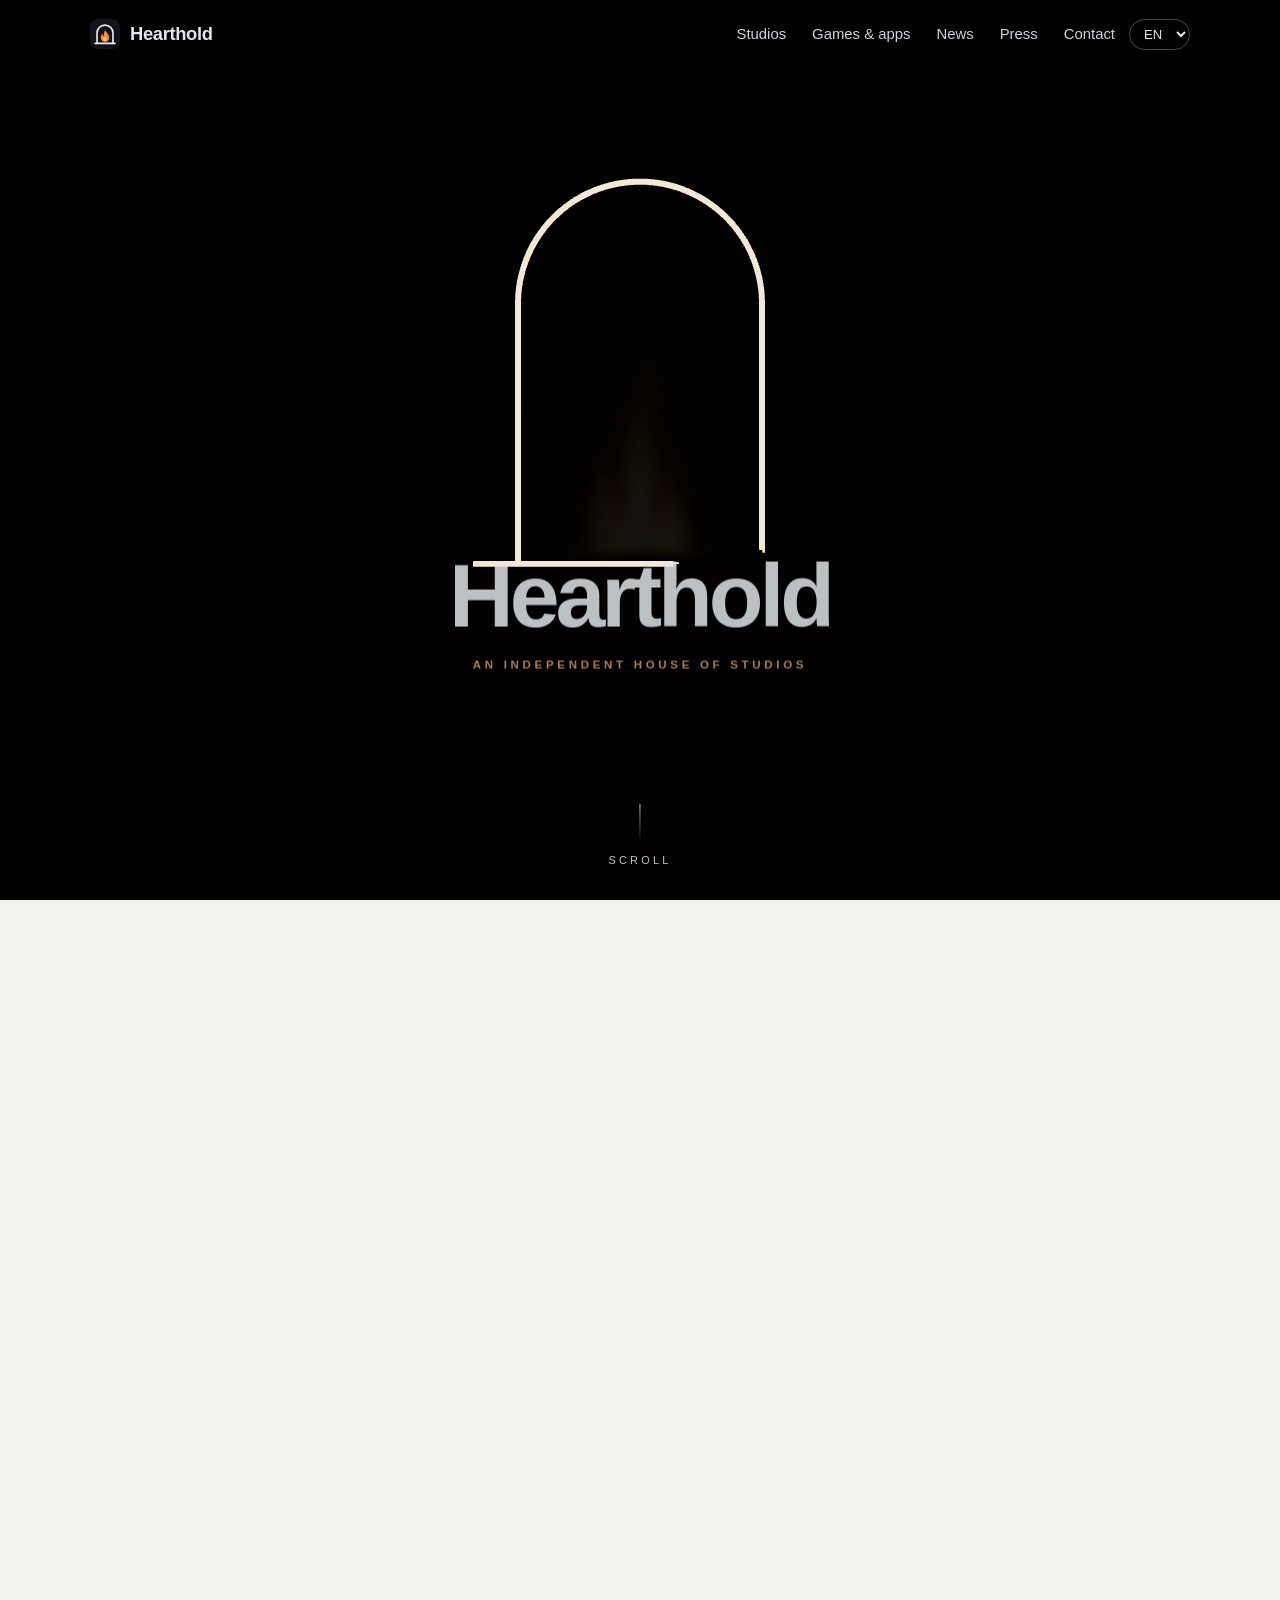
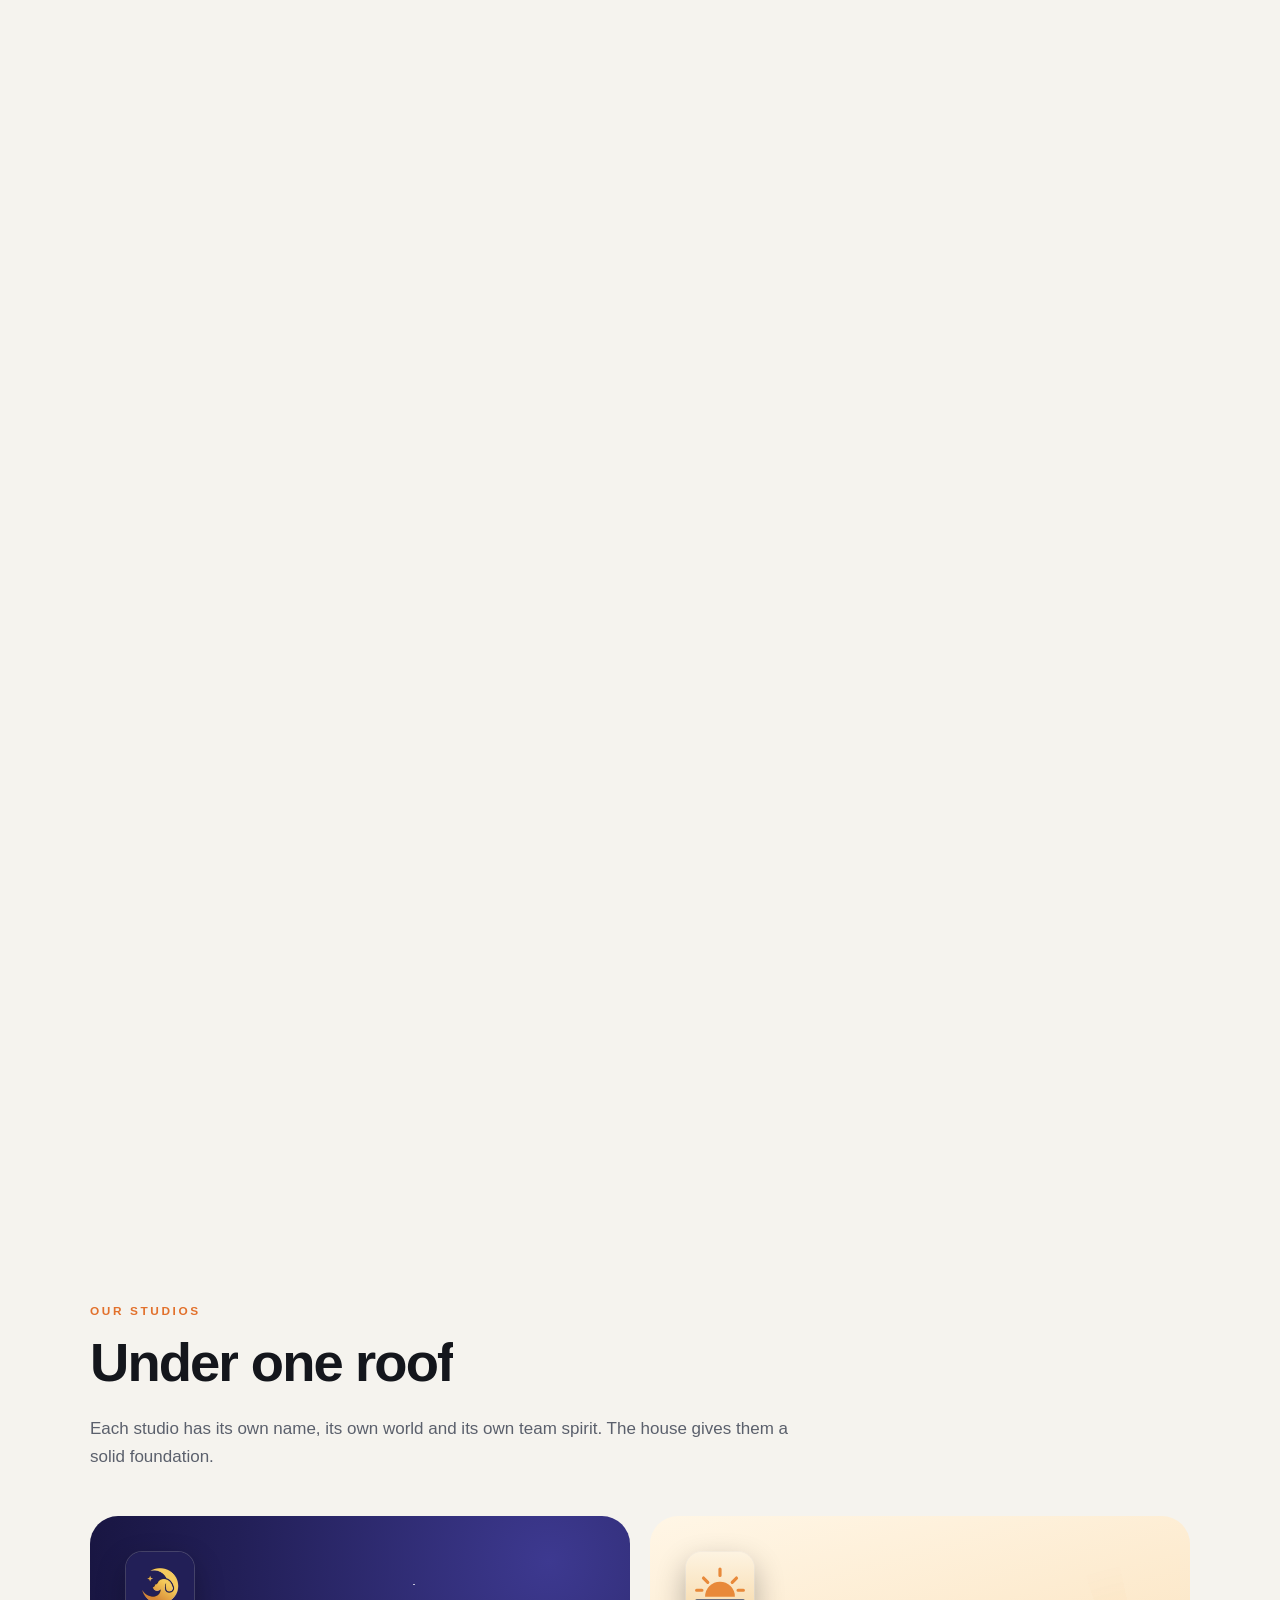
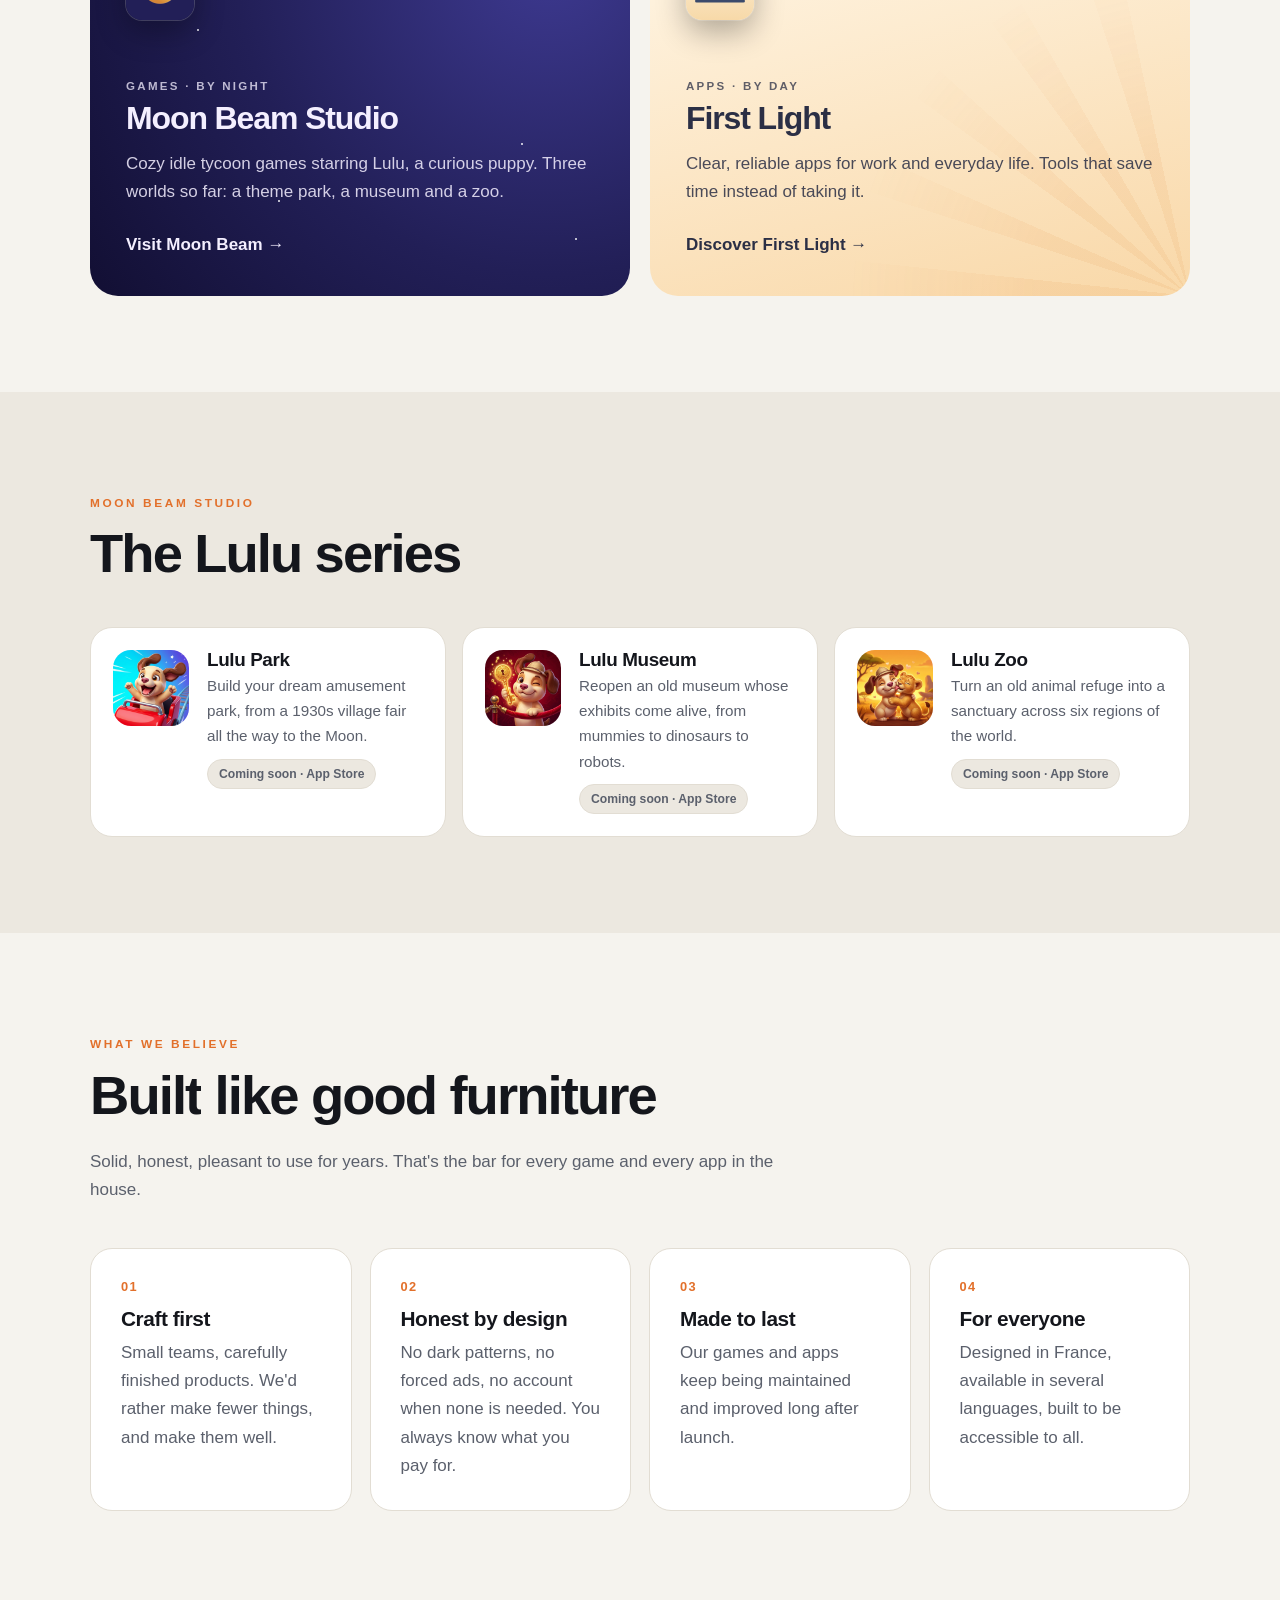
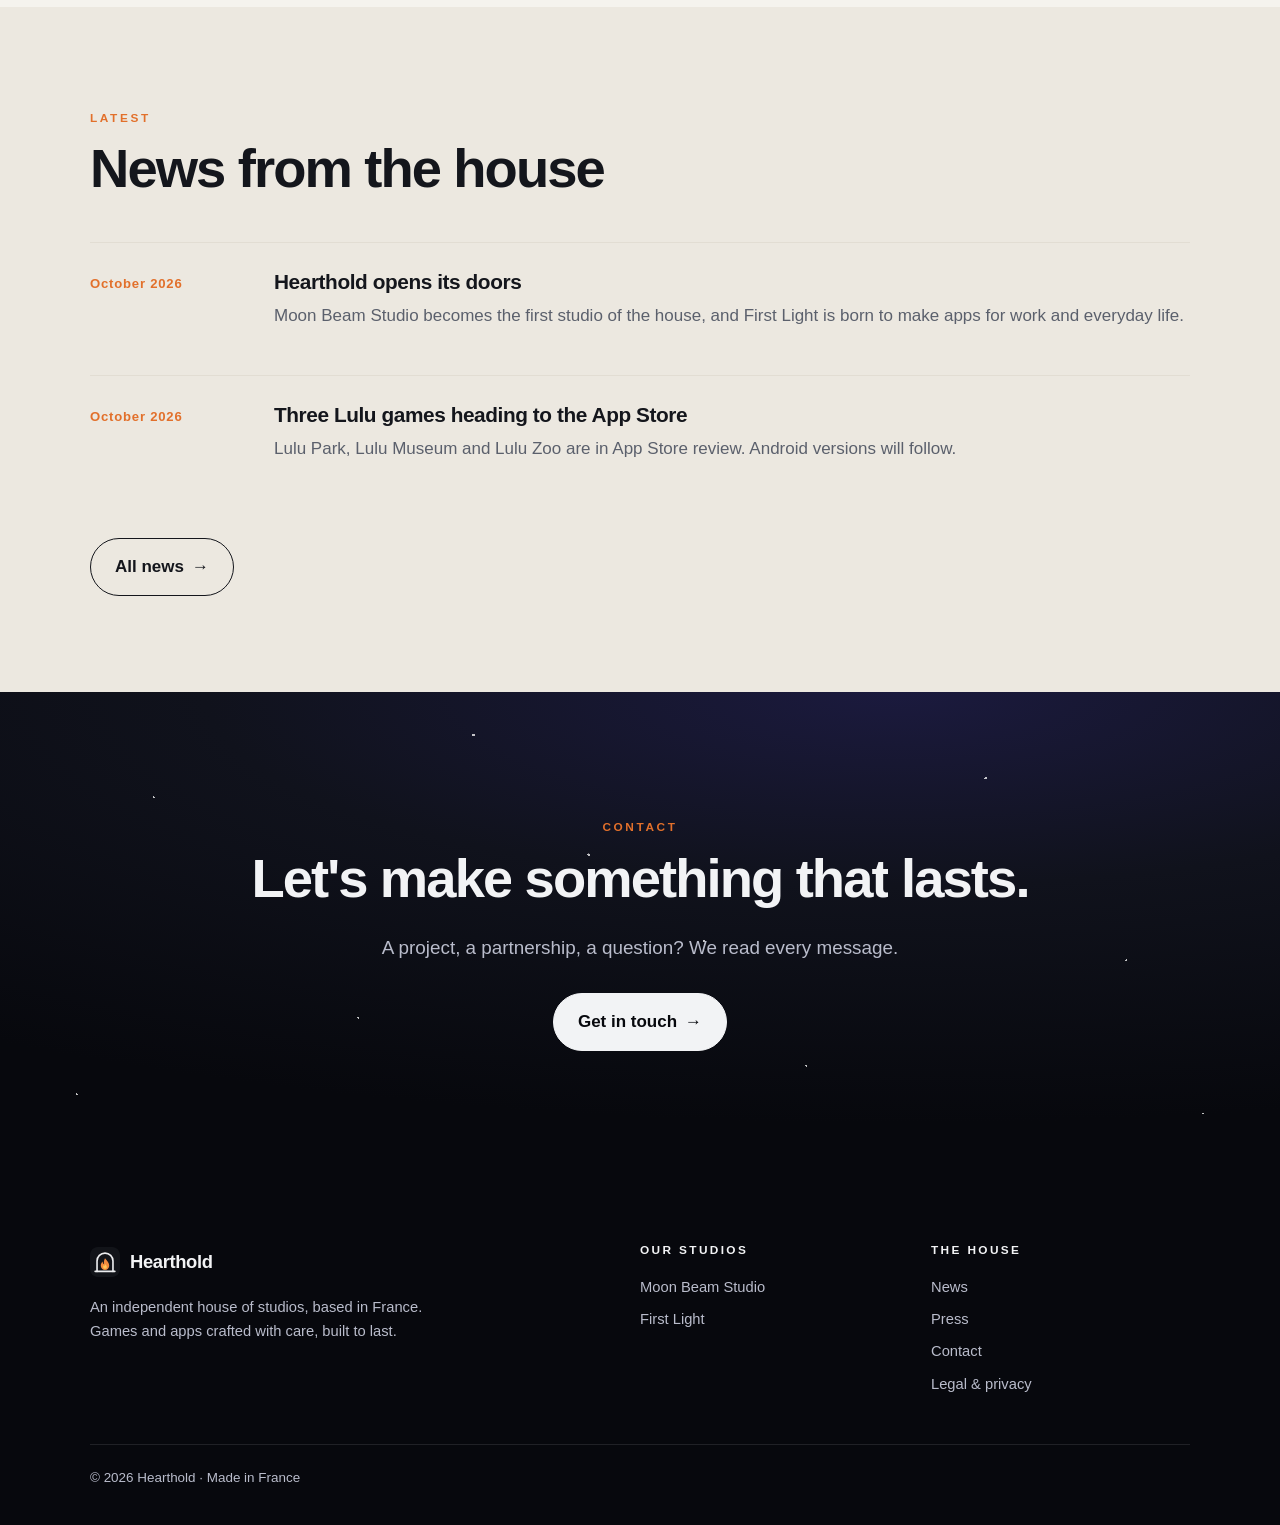
==== commit 961f0423: "Rebuild, phase 5 : définition adaptative (sans pénaliser les écrans bridés à 30 i/s), flamme allégée" ====
--- a/index.html
+++ b/index.html
@@ -40,7 +40,7 @@
     <p data-i="ix7">Relaxing idle games to enjoy at your own pace, offline, no account needed.</p>
     <div class="games"><span data-game="0,.4">Lulu Park</span><span data-game=".4,.49">Lulu Museum</span><span data-game=".49,1">Lulu Zoo</span></div>
   </div>
-  <div class="chap c dawn" data-at=".57,.67"><span class="eyebrow" data-i="ix8">Then</span><h2 data-i="ix9">the sun rises.</h2></div>
+  <div class="chap l dawn" data-at=".57,.67"><span class="eyebrow" data-i="ix8">Then</span><h2 data-i="ix9">the sun rises.</h2></div>
   <div class="chap r" data-at=".69,.87">
     <span class="eyebrow" data-i="ix10">First Light · by day</span>
     <h2 data-i="ix11">Apps for work and everyday life.</h2>
--- a/style.css
+++ b/style.css
@@ -162,7 +162,7 @@
 .flash { position: fixed; inset: 0; opacity: 0; background: radial-gradient(circle at 50% 45%, #fff3dc 0, #ffb062 35%, #b8410f 75%); mix-blend-mode: screen; pointer-events: none; }
 .chap { position: absolute; top: 50%; translate: 0 -50%; max-width: 440px; visibility: hidden; will-change: transform, opacity; }
 .chap.l { left: max(16px, 8vw); } .chap.r { right: max(16px, 8vw); } .chap.c { left: 50%; translate: -50% -50%; text-align: center; max-width: 660px; }
-.chap.dawn { top: 16%; }
+.nav.on-story nav a { opacity: .92; }
 .chap .eyebrow { color: color-mix(in srgb, #e8742a 72%, var(--story-ink, #fff)); margin-bottom: 0; }
 .chap h2 { font-size: clamp(2rem, 4.6vw, 3.6rem); line-height: 1.04; letter-spacing: -.035em; margin: 14px 0 16px; }
 .chap p { opacity: .8; margin: 0 0 12px; }
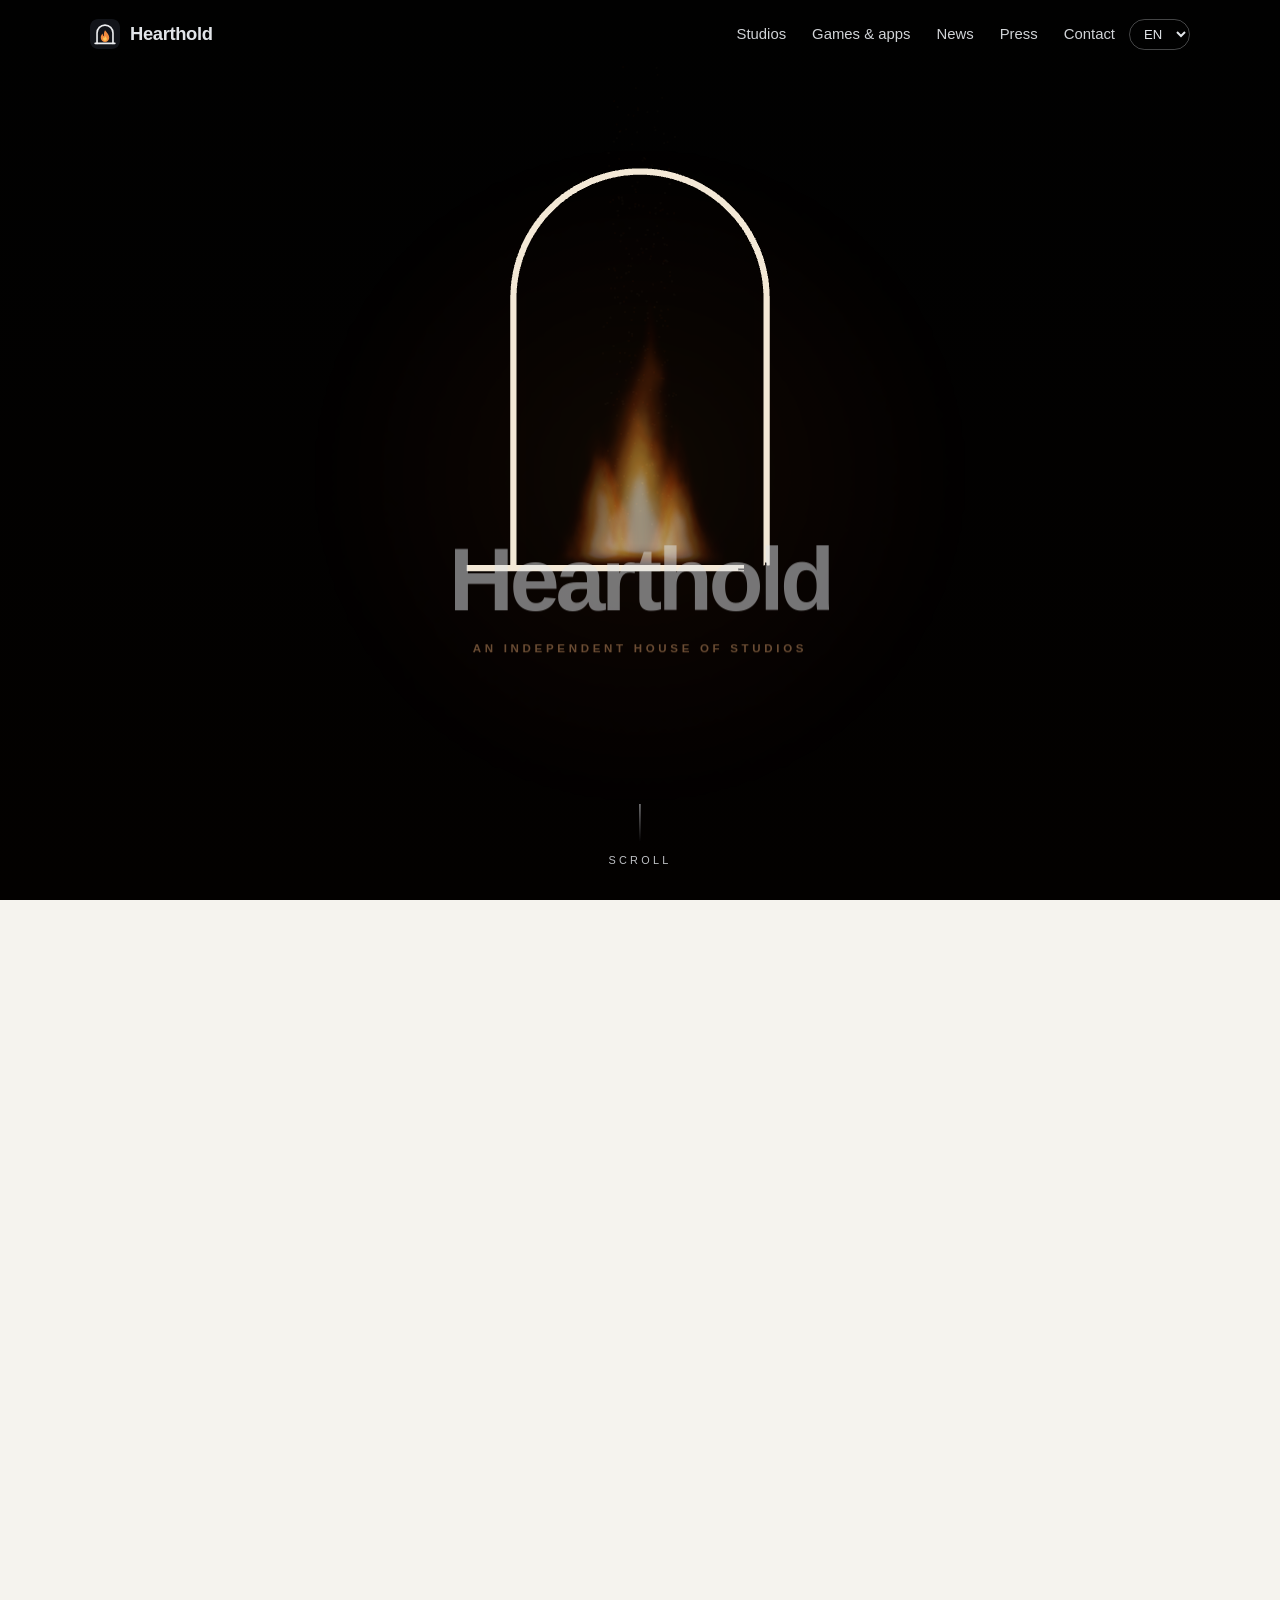
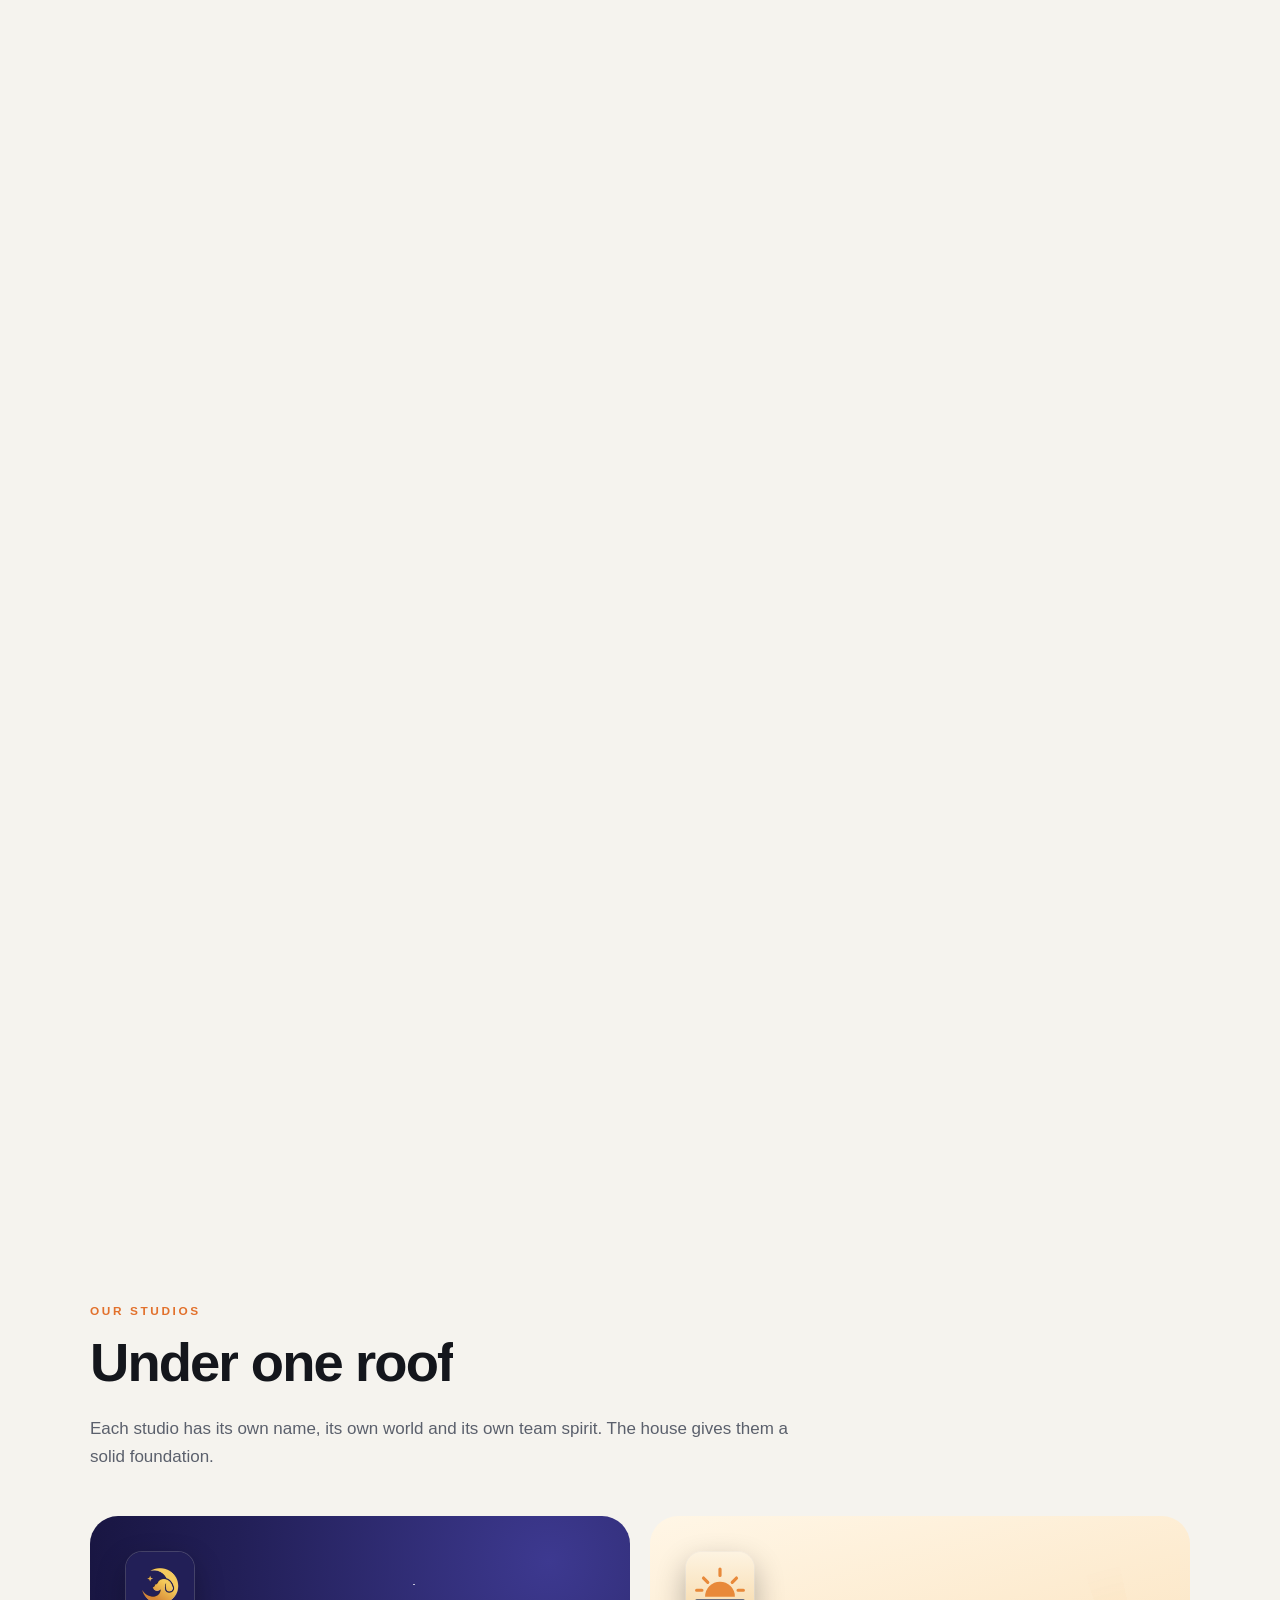
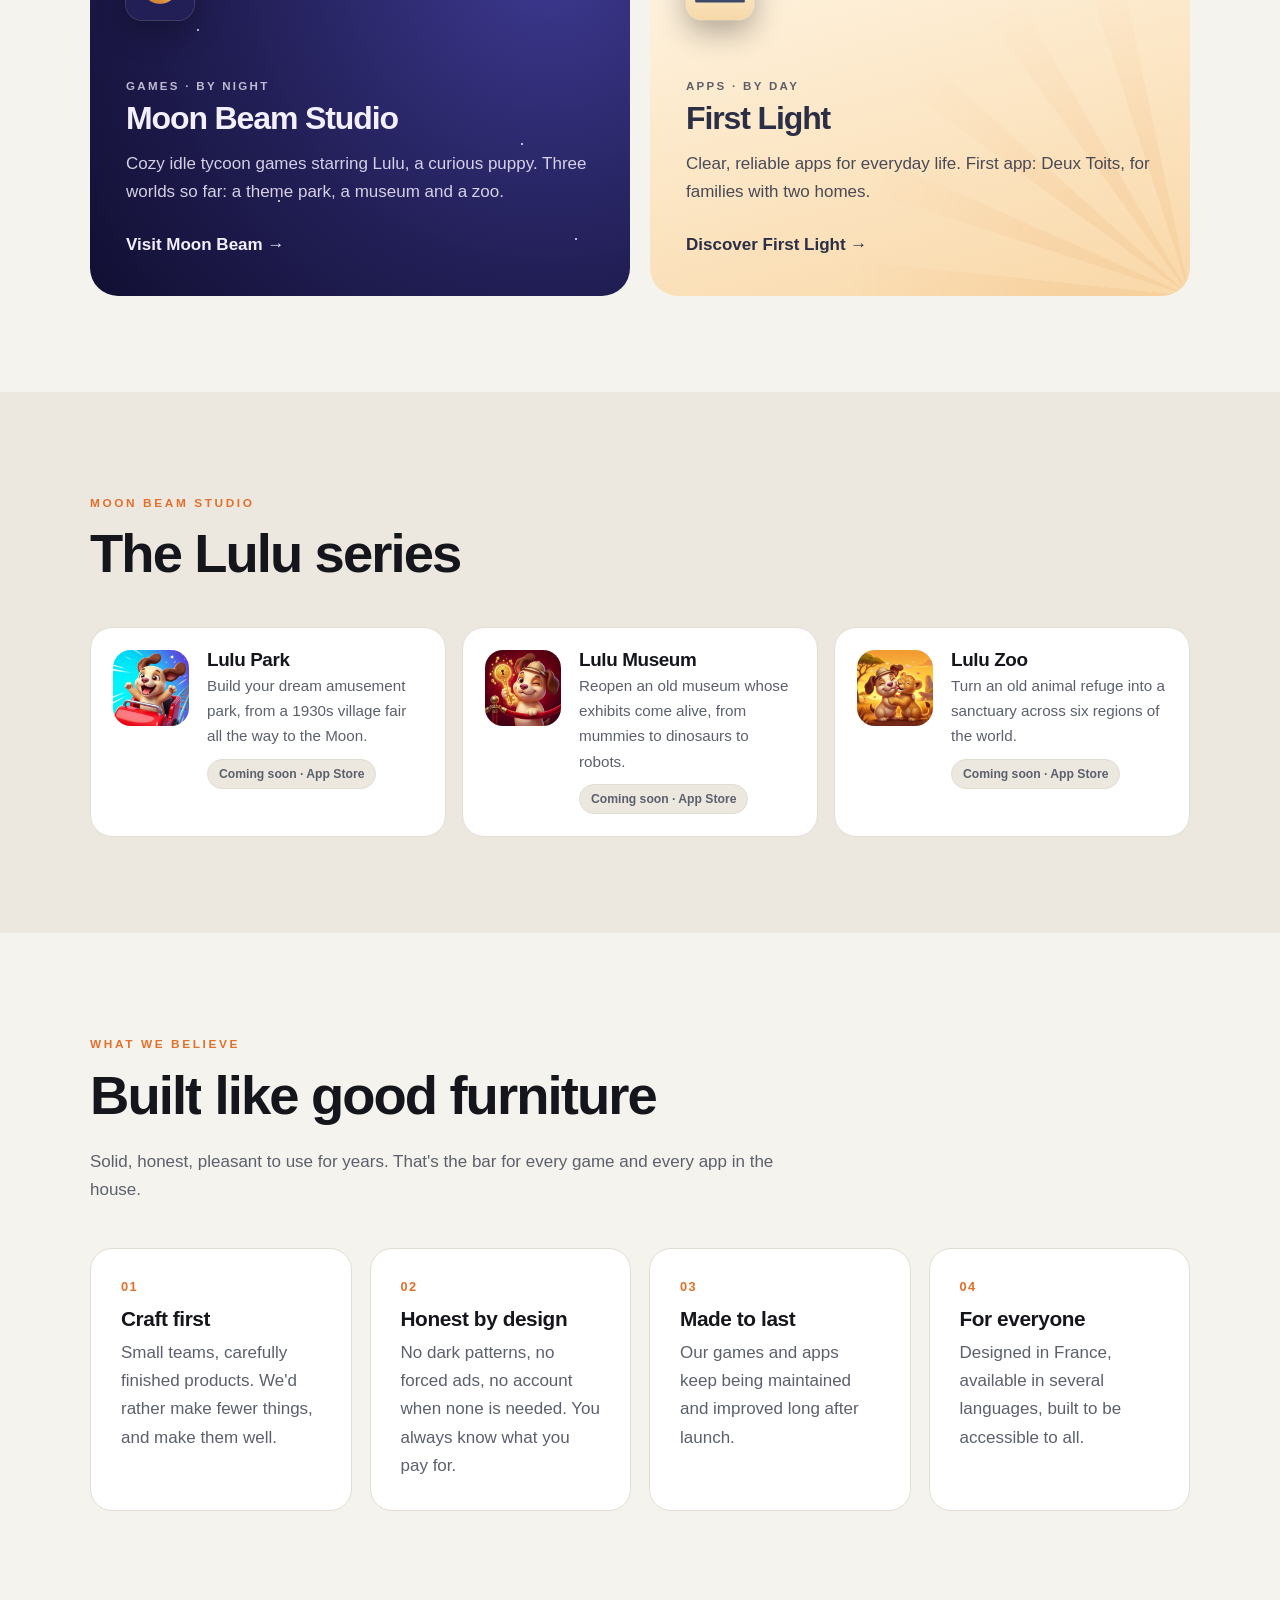
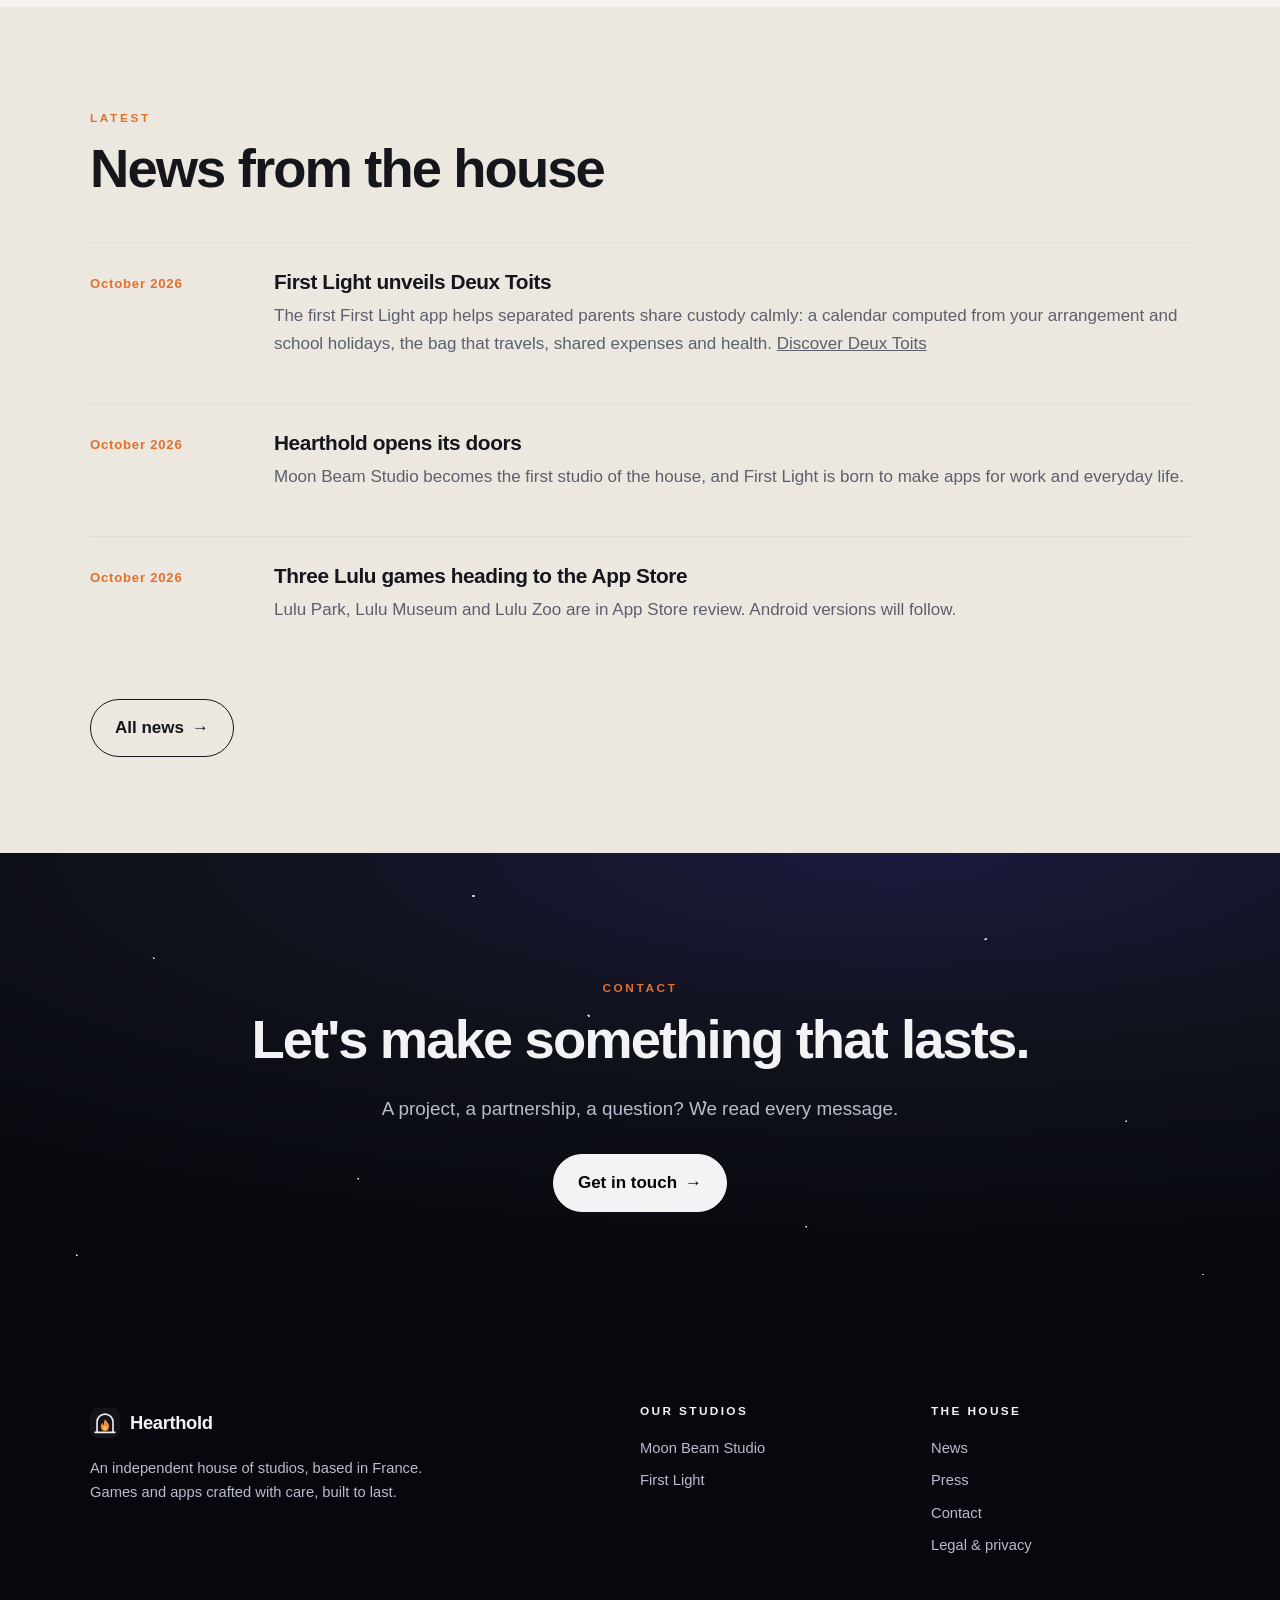
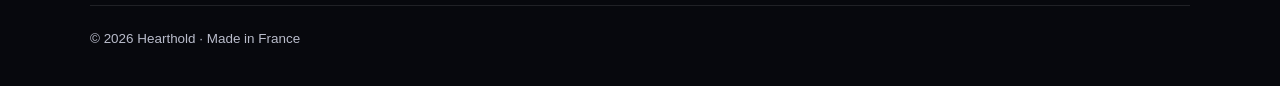
==== commit a2064487: "First Light : page Deux Toits (présentation, aide, confidentialité), app ajoutée au catalogue, aux s" ====
--- a/index.html
+++ b/index.html
@@ -44,7 +44,7 @@
   <div class="chap r" data-at=".69,.87">
     <span class="eyebrow" data-i="ix10">First Light · by day</span>
     <h2 data-i="ix11">Apps for work and everyday life.</h2>
-    <p data-i="ix12">Clear, dependable tools that save time instead of taking it.</p>
+    <p data-i="ix12">Starting with Deux Toits: shared custody, made calm.</p>
   </div>
   <div class="chap c" data-at=".88,1.01"><span class="eyebrow">Hearthold</span><h2 data-i="ix14">One house. Two studios. The same care.</h2></div>
 </div>
@@ -71,11 +71,11 @@
       <p data-i="h10">Cozy idle tycoon games starring Lulu, a curious puppy. Three worlds so far: a theme park, a museum and a zoo.</p>
       <span class="go"><span data-i="h11">Visit Moon Beam</span> →</span>
     </a>
-    <a class="studio dawn" href="/studios.html#first-light">
+    <a class="studio dawn" href="/deux-toits.html">
       <img class="mark" src="/img/first-light.svg" alt="">
       <span class="tag" data-i="h12">Apps · by day</span>
       <h3>First Light</h3>
-      <p data-i="h13">Clear, reliable apps for work and everyday life. Tools that save time instead of taking it.</p>
+      <p data-i="h13">Clear, reliable apps for everyday life. First app: Deux Toits, for families with two homes.</p>
       <span class="go"><span data-i="h14">Discover First Light</span> →</span>
     </a>
   </div>
@@ -107,6 +107,7 @@
 <section class="alt"><div class="wrap">
   <div class="title"><span class="eyebrow" data-i="h26">Latest</span><h2 data-i="h27">News from the house</h2></div>
   <div class="news">
+    <article class="post"><time datetime="2026-10" data-i="d1">October 2026</time><div><h3 data-i="p3t">First Light unveils Deux Toits</h3><p class="muted" data-i="p3">The first First Light app helps separated parents share custody calmly: a calendar computed from your arrangement and school holidays, the bag that travels, shared expenses and health. <a href="deux-toits.html">Discover Deux Toits</a></p></div></article>
     <article class="post"><time datetime="2026-10" data-i="d1">October 2026</time><div><h3 data-i="p1t">Hearthold opens its doors</h3><p class="muted" data-i="p1">Moon Beam Studio becomes the first studio of the house, and First Light is born to make apps for work and everyday life.</p></div></article>
     <article class="post"><time datetime="2026-10" data-i="d1">October 2026</time><div><h3 data-i="p2t">Three Lulu games heading to the App Store</h3><p class="muted" data-i="p2">Lulu Park, Lulu Museum and Lulu Zoo are in App Store review. Android versions will follow.</p></div></article>
   </div>
--- a/style.css
+++ b/style.css
@@ -185,3 +185,7 @@
 .still .still-hero { display: block; }
 
 @media (prefers-reduced-motion: reduce) { *, ::before, ::after { animation: none !important; transition: none !important; scroll-behavior: auto !important; } .anim .rv { opacity: 1; transform: none; } }
+/* page d'une app */
+.app-hero { display: grid; grid-template-columns: auto 1fr; gap: 36px; align-items: center; }
+.app-hero > img { width: 128px; height: 128px; border-radius: 30px; box-shadow: 0 20px 50px rgba(0,0,0,.4); }
+@media (max-width: 640px) { .app-hero { grid-template-columns: 1fr; gap: 22px; } .app-hero > img { width: 92px; height: 92px; border-radius: 22px; } }
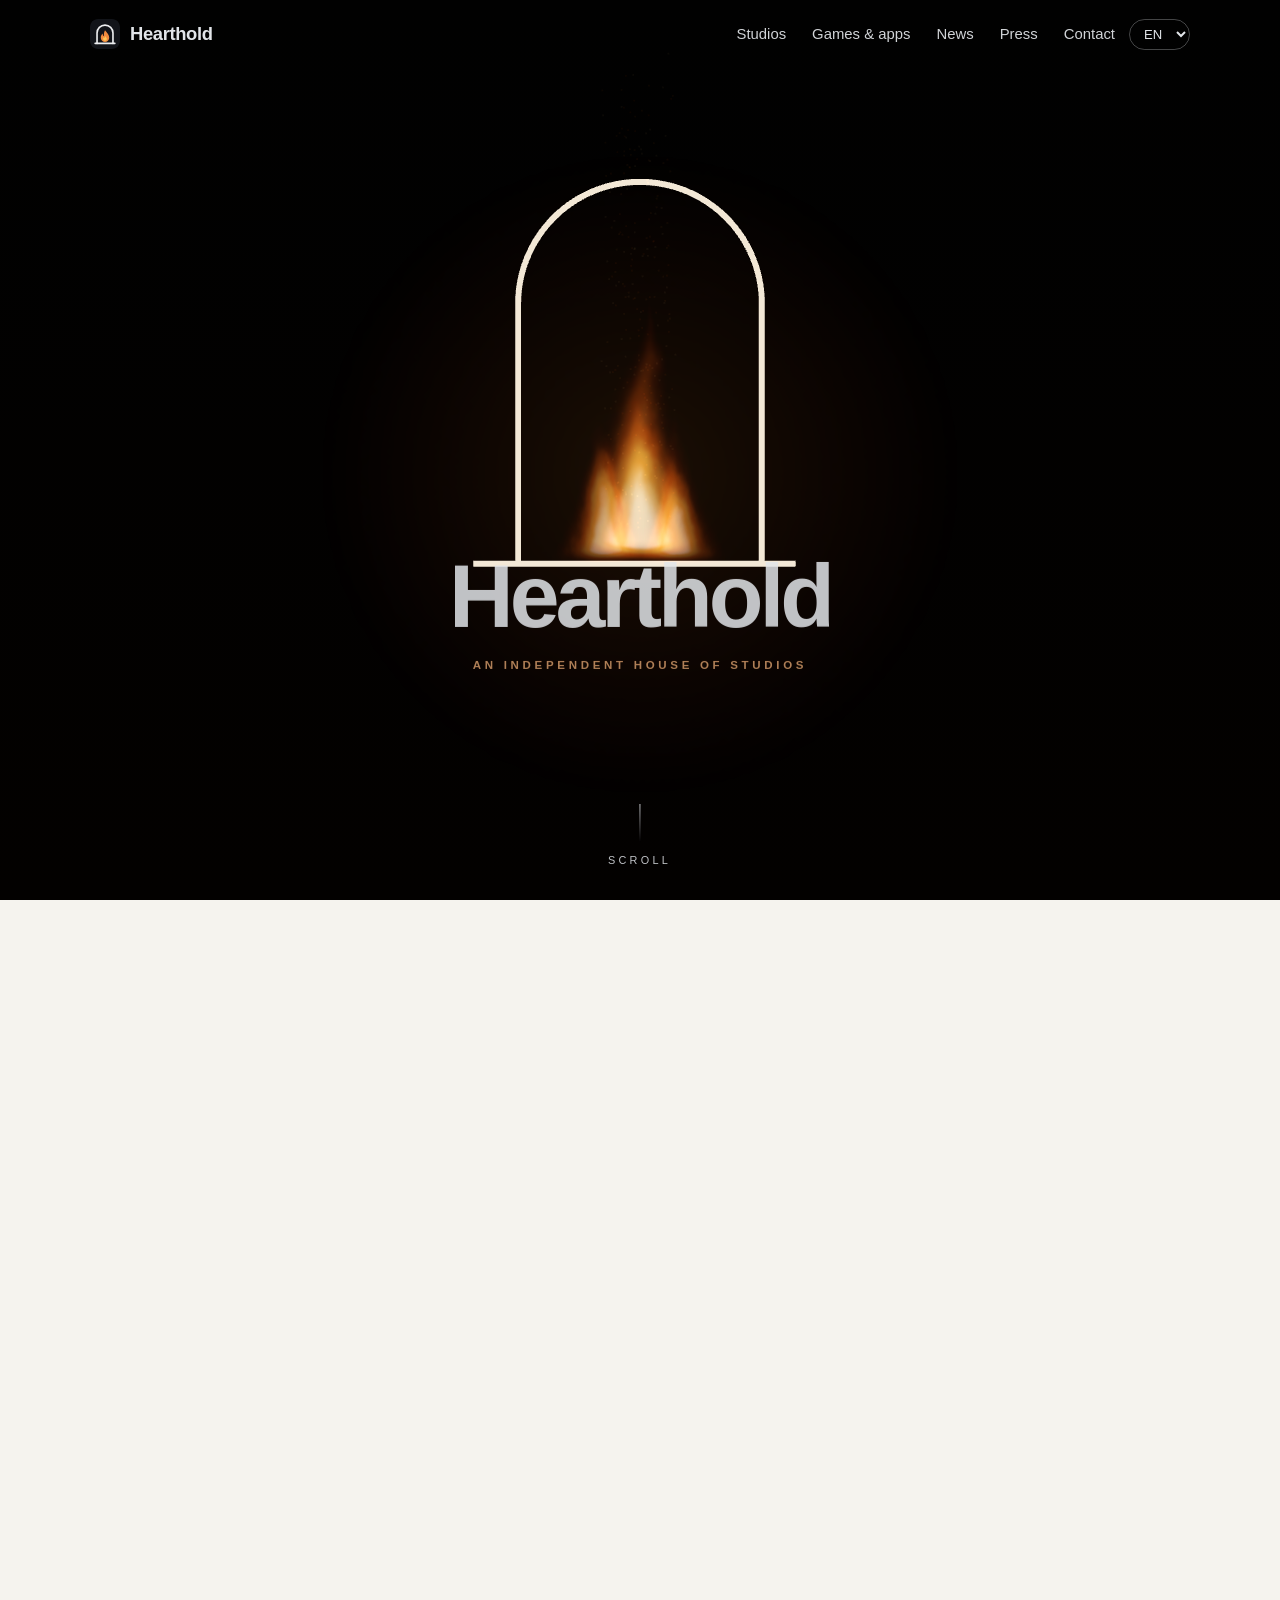
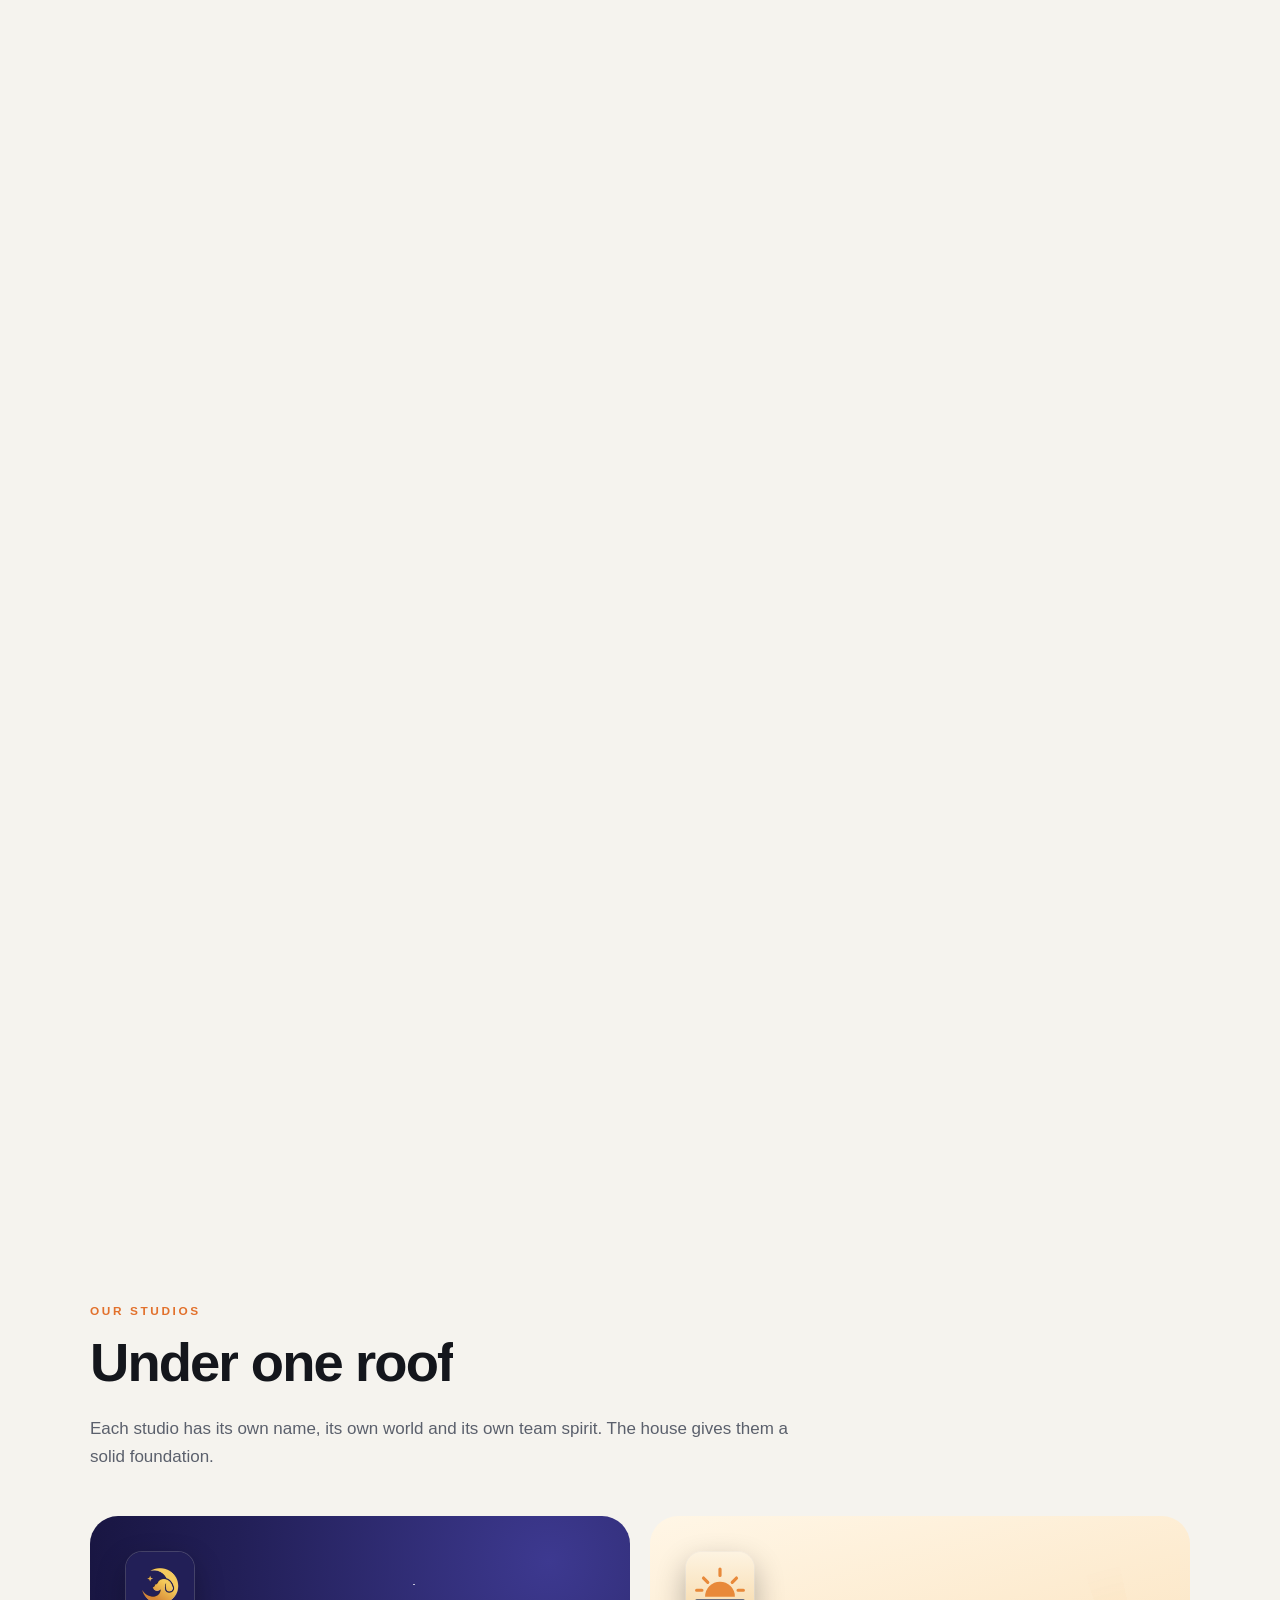
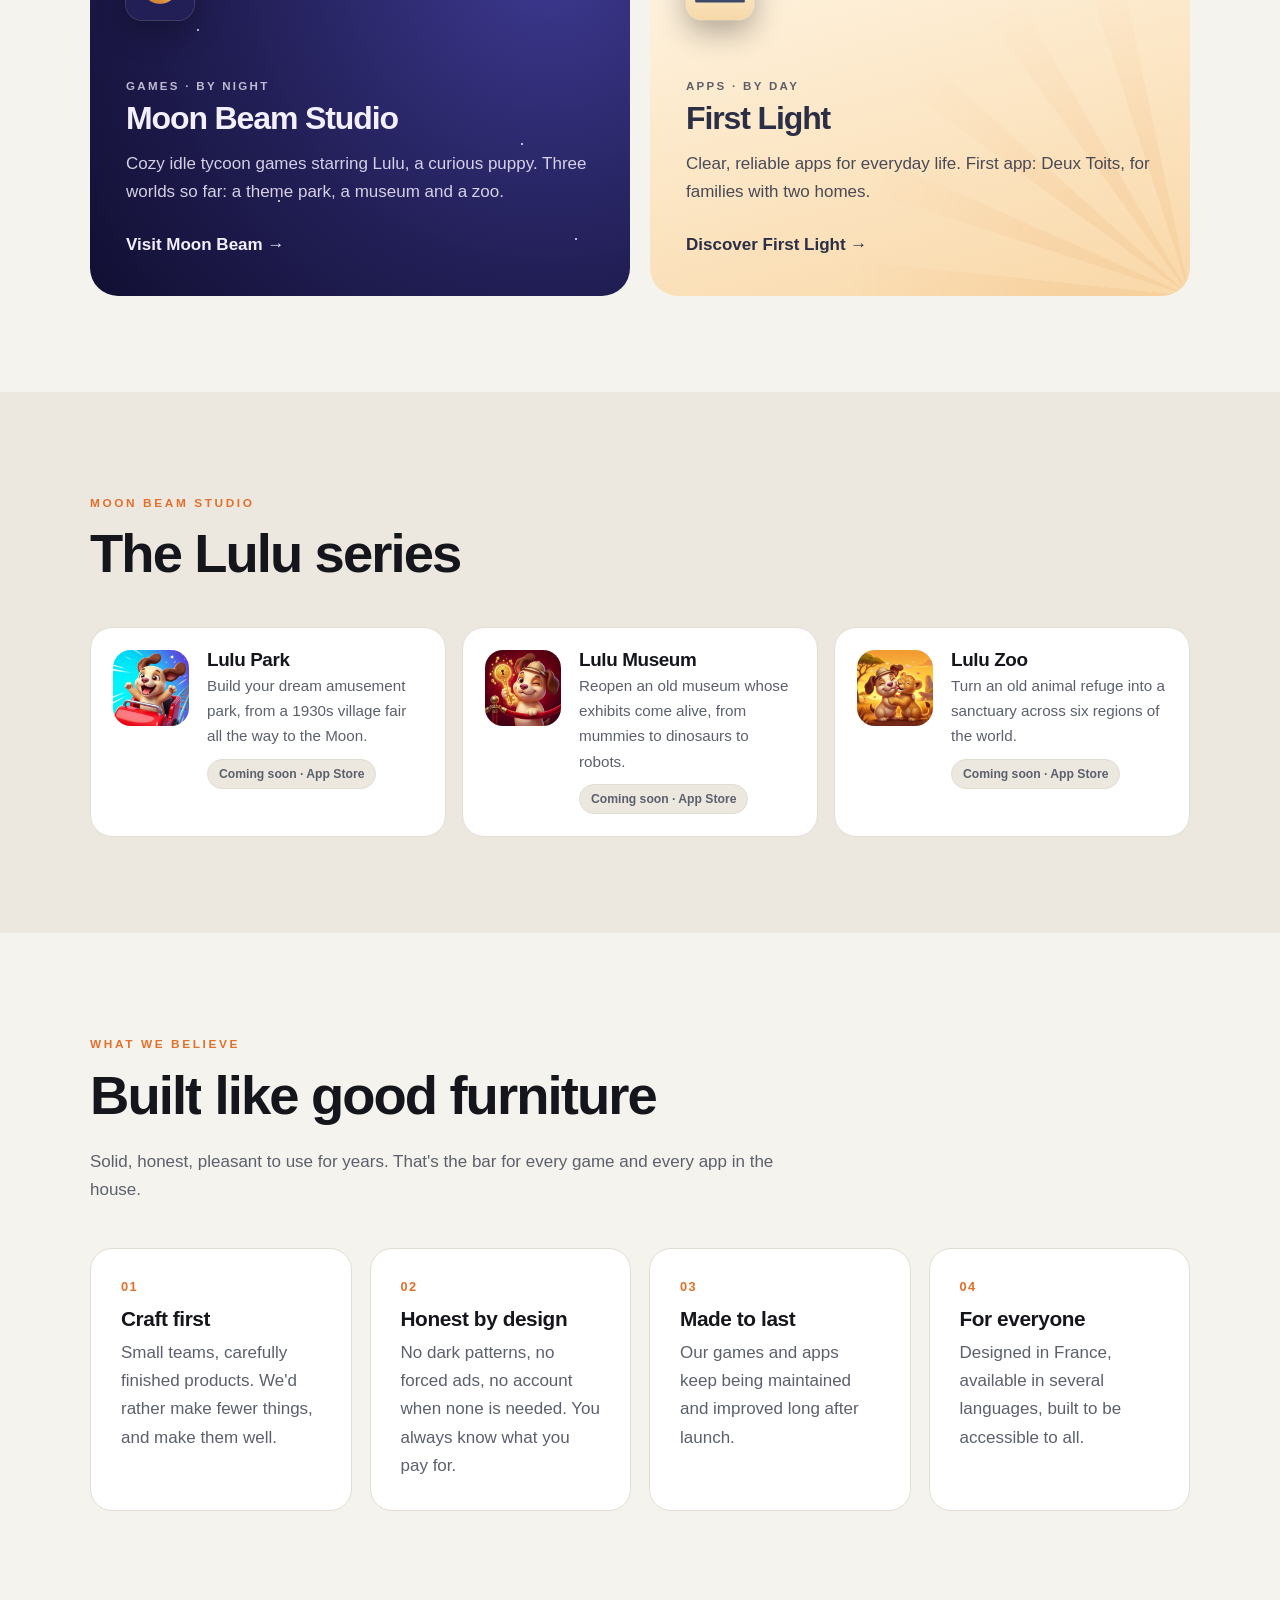
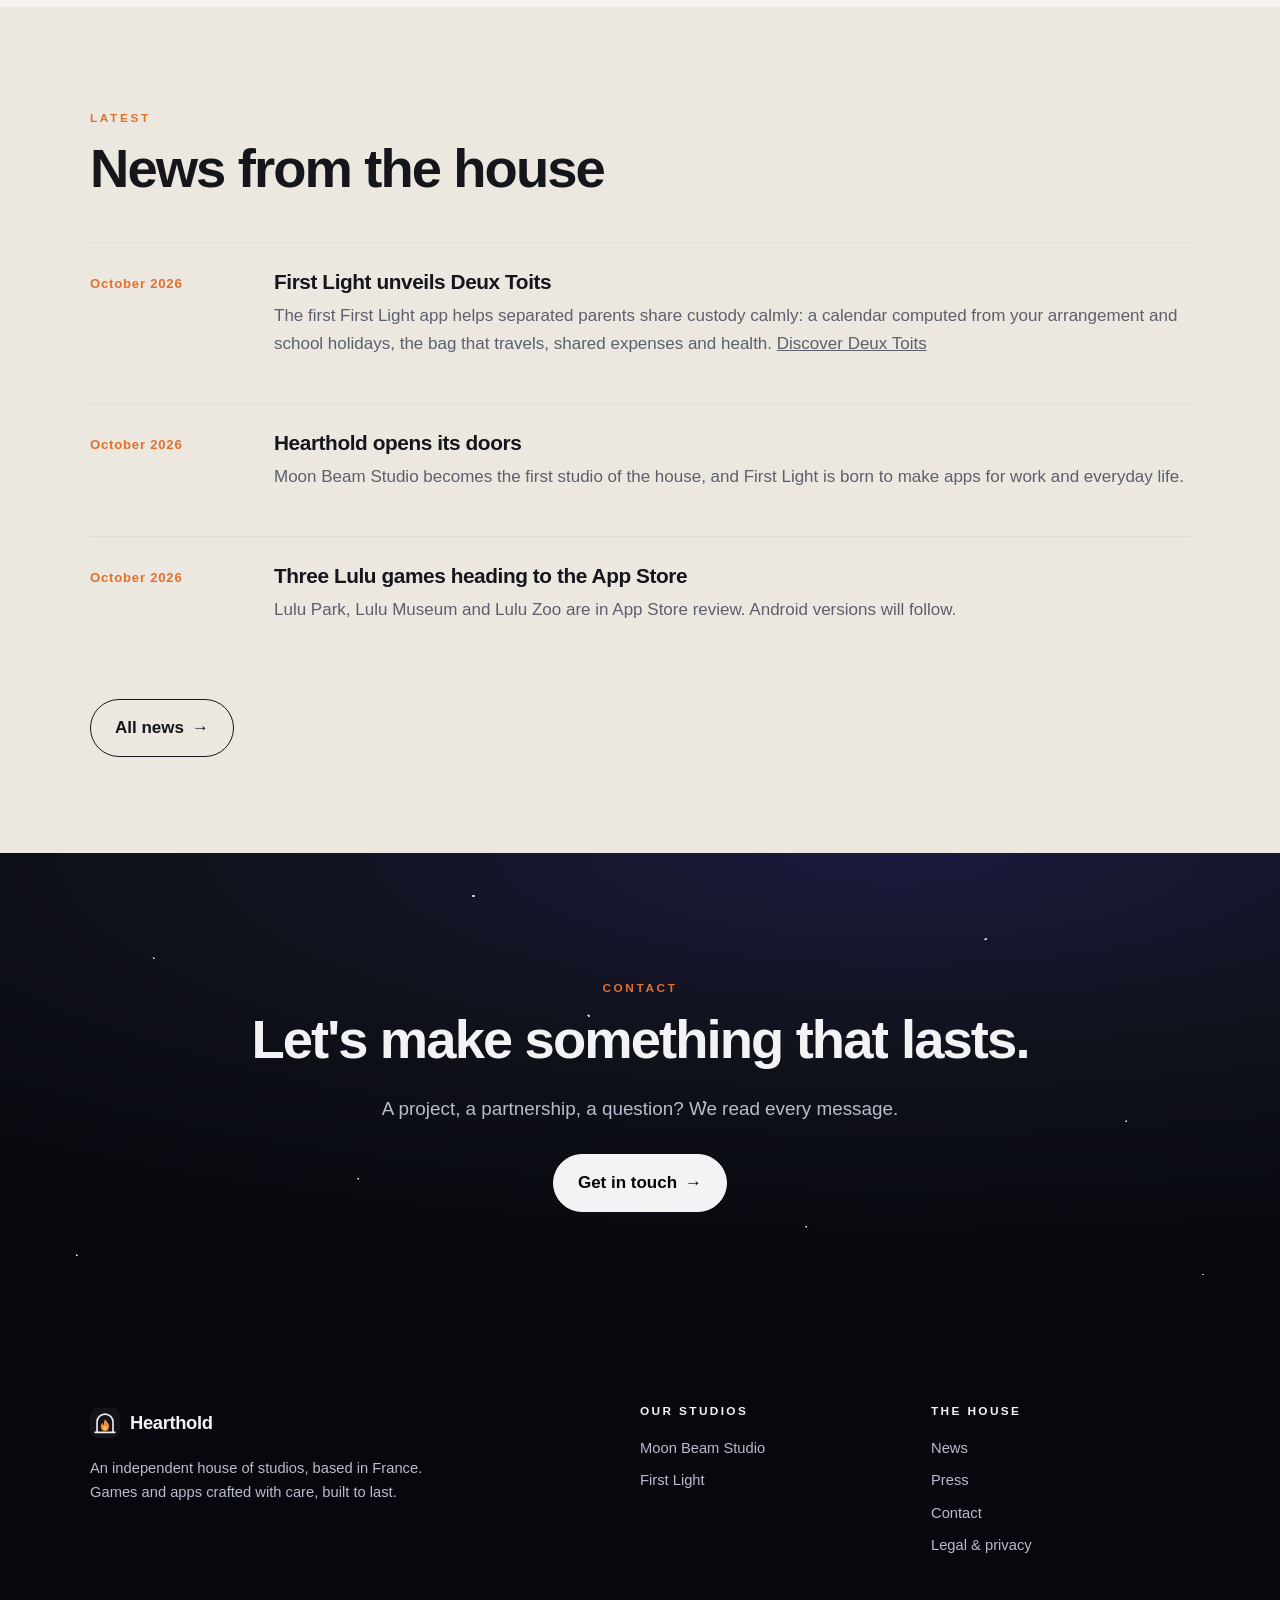
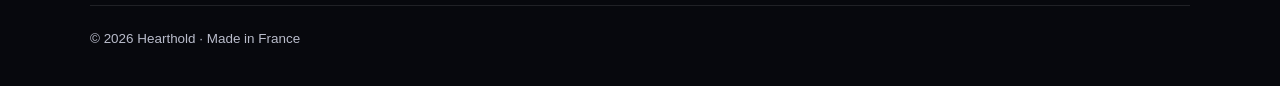
==== commit 2a4b458d: "Site : numéro de version sur la feuille de style et les scripts (Safari gardait l'ancienne version e" ====
--- a/index.html
+++ b/index.html
@@ -14,11 +14,11 @@
 <script type="application/ld+json">{"@context":"https://schema.org","@type":"Organization","name":"Hearthold","url":"https://hearthold-studio.github.io/","logo":"https://hearthold-studio.github.io/img/hearthold.svg","subOrganization":[{"@type":"Organization","name":"Moon Beam Studio","url":"https://moonbeamstudio.github.io/"},{"@type":"Organization","name":"First Light"}]}</script>
 <link rel="icon" href="/img/hearthold.svg?v=2" type="image/svg+xml">
 <link rel="apple-touch-icon" href="/img/apple-touch-icon.png?v=2">
-<link rel="stylesheet" href="/style.css">
+<link rel="stylesheet" href="/style.css?v=20261014b">
 <script type="importmap">{"imports":{"three":"/vendor/three/three.module.min.js","three/addons/":"/vendor/three/addons/"}}</script>
-<script src="/i18n.js"></script>
-<script src="/site.js"></script>
-<script src="/motion.js" defer></script>
+<script src="/i18n.js?v=20261014b"></script>
+<script src="/site.js?v=20261014b"></script>
+<script src="/motion.js?v=20261014b" defer></script>
 <script type="module">if (!document.documentElement.classList.contains('still')) import('/js/experience.js');</script>
 </head>
 <body class="home">
--- a/style.css
+++ b/style.css
@@ -189,3 +189,97 @@
 .app-hero { display: grid; grid-template-columns: auto 1fr; gap: 36px; align-items: center; }
 .app-hero > img { width: 128px; height: 128px; border-radius: 30px; box-shadow: 0 20px 50px rgba(0,0,0,.4); }
 @media (max-width: 640px) { .app-hero { grid-template-columns: 1fr; gap: 22px; } .app-hero > img { width: 92px; height: 92px; border-radius: 22px; } }
+
+/* ================= page Deux Toits : la semaine entre deux toits (js/deux-toits.js) ================= */
+.dts { position: relative; height: 460vh; padding: 0; background: linear-gradient(180deg, #fff7ea 0, #fbe6c6 60%, #f9ddb2 100%); }
+.dts-pin { position: sticky; top: 0; height: 100vh; height: 100svh; overflow: hidden; perspective: 1600px; }
+.dts.static { height: auto; }
+.dts.static .dts-pin { position: relative; }
+.dts:not(.ready) .dts-pin > * { visibility: hidden; }
+.dts-svg { position: absolute; inset: 0; width: 100%; height: 100%; overflow: visible; }
+.dts-roof { fill: none; stroke-width: .215; stroke-linecap: round; stroke-linejoin: round; }
+.dts-roof.b { stroke: #3b6fd8; }
+.dts-roof.o { stroke: #e2702b; }
+.dts-dot { fill: #2b2f45; }
+.dts-trail { fill: none; stroke: url(#dtsTrail); stroke-width: 2.5; stroke-linecap: round; }
+
+/* le téléphone : générique, vert sauge, verre et reflet qui glisse quand il tourne */
+.dts-phone { position: absolute; left: 0; top: 0; width: var(--pw); height: var(--ph); transform-style: preserve-3d; will-change: transform, opacity; }
+.dts-body { position: absolute; inset: 0; border-radius: calc(var(--pw) * .155); background: linear-gradient(152deg, #cfdac9 0, #a7b9a3 34%, #8ea18b 70%, #7d907a 100%);
+  box-shadow: inset 0 0 0 1.5px rgba(255,255,255,.5), inset 0 -14px 30px rgba(45,62,45,.22), 0 60px 100px -36px rgba(110,72,28,.5), 0 24px 44px -24px rgba(40,52,40,.4); }
+.dts-key { position: absolute; right: calc(var(--pw) * -.012); width: calc(var(--pw) * .016); border-radius: 0 3px 3px 0; background: linear-gradient(90deg, #7f927c, #a9bba5); }
+.dts-key.a { top: 21%; height: 7%; } .dts-key.b { top: 31%; height: 12%; }
+.dts-screen { position: absolute; inset: calc(var(--pw) * .036); border-radius: calc(var(--pw) * .122); overflow: hidden; background: #f2f2f7; container-type: inline-size;
+  box-shadow: 0 0 0 calc(var(--pw) * .013) #15171c; color: #111; font-family: var(--sans); line-height: 1.25; text-align: left; }
+.dts-screen::before { content: ""; position: absolute; top: 3.2cqw; left: 50%; width: 3.4cqw; height: 3.4cqw; margin-left: -1.7cqw; border-radius: 50%; background: #0c0d10; z-index: 3; }
+.dts-screen::after { content: ""; position: absolute; inset: -20%; z-index: 4; pointer-events: none; transform: translateX(var(--sh, 0%));
+  background: linear-gradient(112deg, transparent 38%, rgba(255,255,255,.22) 48%, rgba(255,255,255,.06) 53%, transparent 62%); }
+.dts-status { display: flex; justify-content: space-between; align-items: center; padding: 3cqw 7cqw 0; height: 10cqw; font-size: 3.8cqw; }
+.dts-status span { width: 6.4cqw; height: 3cqw; border-radius: 1cqw; border: .45cqw solid #111; position: relative; }
+.dts-status span::after { content: ""; position: absolute; inset: .4cqw; right: 1.4cqw; border-radius: .4cqw; background: #111; }
+.dts-title { padding: 3.4cqw 5.5cqw 0; font-size: 8.6cqw; font-weight: 800; letter-spacing: -.03em; }
+.dts-date { padding: 1cqw 5.5cqw 3.4cqw; font-size: 3.9cqw; color: #8a8a90; }
+.dts-kid, .dts-bag, .dts-today { margin: 0 4cqw; background: #fff; border-radius: 5.5cqw; padding: 4.4cqw; }
+.dts-who { display: flex; align-items: center; gap: 2.6cqw; font-size: 5.6cqw; margin-bottom: 3.4cqw; }
+.dts-who span { font-size: 8.4cqw; line-height: 1; }
+.dts-band { position: relative; display: grid; grid-template-columns: 1fr auto; align-items: center; padding: 3.4cqw 4cqw; border-radius: 3.8cqw; color: #fff; font-size: 4.1cqw; background: #e2702b; overflow: hidden; isolation: isolate; }
+.dts-band::before { content: ""; position: absolute; inset: 0; z-index: -1; background: #3b6fd8; opacity: 0; transition: opacity .7s var(--ease); }
+.dts-band span { opacity: .88; }
+.dts-band b { grid-area: 1 / 2; font-size: 4.4cqw; }
+.dts-next { display: flex; gap: 2.8cqw; align-items: center; margin: 3.6cqw 0 3.4cqw; font-size: 3.7cqw; }
+.dts-next > i { flex: none; width: 7cqw; height: 7cqw; border-radius: 50%; display: grid; place-items: center; font-style: normal; color: #fff; background: #3b6fd8; font-size: 3.8cqw; transition: background .7s var(--ease); }
+.dts-next > span { display: grid; }
+.dts-next b { grid-area: 1 / 1; color: #e2702b; }
+.dts-next small { grid-area: 2 / 1; font-size: 3.2cqw; color: #e9a37b; }
+.dts-week { display: grid; grid-template-columns: repeat(7, 1fr); gap: 1.4cqw; }
+.dts-week i { height: 2.2cqw; border-radius: 9px; background: #e2702b; opacity: .35; transition: opacity .4s, transform .4s var(--ease); }
+.dts-week i.p { background: #3b6fd8; }
+.dts-week i.now { opacity: 1; transform: scaleY(1.7); }
+.dts-swap { display: grid; margin-top: 3cqw; }
+.dts-swap > * { grid-area: 1 / 1; align-self: start; font-size: 3.9cqw; transition: opacity .5s var(--ease), transform .7s var(--ease); }
+.dts-today > div { font-weight: 700; margin-bottom: 1.4cqw; }
+.dts-today p { display: flex; gap: 2.6cqw; align-items: center; margin: 0; padding: 1.6cqw 0; }
+.dts-today p + p { border-top: 1px solid #ededf0; }
+.dts-today i { font-style: normal; font-size: 5cqw; }
+.dts-today span { display: grid; }
+.dts-today small { font-size: 3.1cqw; color: #8a8a90; }
+.dts-screen.bag .dts-today { opacity: 0; transform: translateY(-3cqw) scale(.97); }
+.dts-bag { opacity: 0; transform: translateY(6cqw) scale(.97); }
+.dts-sum { display: flex; justify-content: space-between; margin: 3cqw 4cqw 0; background: #fff; border-radius: 5.5cqw; padding: 4cqw 4.4cqw; font-size: 3.7cqw; }
+.dts-sum b { color: #2fa36b; }
+.dts-svg.front { pointer-events: none; }
+.dts-tabs { position: absolute; left: 3cqw; right: 3cqw; bottom: 3.5cqw; display: flex; justify-content: space-around; padding: 3.2cqw 1cqw; border-radius: 99px; background: rgba(255,255,255,.85); box-shadow: 0 1cqw 4cqw rgba(0,0,0,.06); font-size: 2.6cqw; color: #333; }
+.dts-tabs b { color: #e2702b; }
+.dts-bag > div { font-weight: 700; margin-bottom: 2cqw; }
+.dts-bag ul { list-style: none; margin: 0; padding: 0; }
+.dts-bag li { display: flex; align-items: center; gap: 2.6cqw; padding: 1.5cqw 0; color: #333; transition: color .4s; }
+.dts-bag li span { width: 4.4cqw; height: 4.4cqw; border-radius: 50%; border: .5cqw solid #c7c7cc; position: relative; transition: background .35s, border-color .35s; }
+.dts-bag li.ok { color: #9a9aa0; }
+.dts-bag li.ok span { background: #2fa36b; border-color: #2fa36b; }
+.dts-bag li.ok span::after { content: ""; position: absolute; left: 1.05cqw; top: .35cqw; width: 1.1cqw; height: 2.1cqw; border: solid #fff; border-width: 0 .6cqw .6cqw 0; transform: rotate(45deg); }
+.dts-screen.bag .dts-bag { opacity: 1; transform: none; }
+/* Maman / Papa : on montre l'un ou l'autre */
+.dts-screen .p:not(i) { opacity: 0; }
+.dts-band b, .dts-next b, .dts-next small { transition: opacity .5s var(--ease); }
+.dts-screen.papa .p:not(i) { opacity: 1; } .dts-screen.papa .m:not(i) { opacity: 0; }
+.dts-screen.papa .dts-band::before { opacity: 1; }
+.dts-screen.papa .dts-next > i { background: #e2702b; }
+
+/* légendes : une à la fois, en bas */
+.dts-caps { position: absolute; left: 16px; right: 16px; bottom: max(5vh, 28px); display: grid; text-align: center; color: #2b2f45; pointer-events: none; }
+.dts-caps p { grid-area: 1 / 1; align-self: end; margin: 0 auto; max-width: 840px; font-size: clamp(1.25rem, 2.3vw, 1.75rem); font-weight: 700; letter-spacing: -.025em; line-height: 1.2;
+  opacity: 0; transform: translateY(14px); filter: blur(6px); transition: opacity .7s var(--ease), transform .9s var(--ease), filter .7s var(--ease); }
+.dts-caps p.on { opacity: 1; transform: none; filter: none; }
+.dts-caps p.big { max-width: 960px; font-size: clamp(1.9rem, 4.2vw, 3.2rem); letter-spacing: -.04em; }
+@media (max-width: 760px) { .dts { height: 420vh; } .dts-caps { bottom: max(3.5vh, 18px); } }
+
+/* captures de l'app : toutes visibles, sans défilement de côté */
+.shots { display: grid; grid-template-columns: repeat(5, 1fr); gap: clamp(12px, 2vw, 24px); align-items: start; }
+.shots img { width: 100%; border-radius: 9% / 4.2%; box-shadow: 0 20px 44px -12px rgba(20,22,28,.22), 0 0 0 1px rgba(20,22,28,.06); }
+.shots img:nth-child(even) { margin-top: 36px; }
+@media (max-width: 760px) {
+  .shots { display: flex; flex-wrap: wrap; justify-content: center; }
+  .shots img { width: calc(50% - 8px); }
+  .shots img:nth-child(even) { margin-top: 0; }
+  .shots img:last-child { width: calc(50% - 8px); }
+}
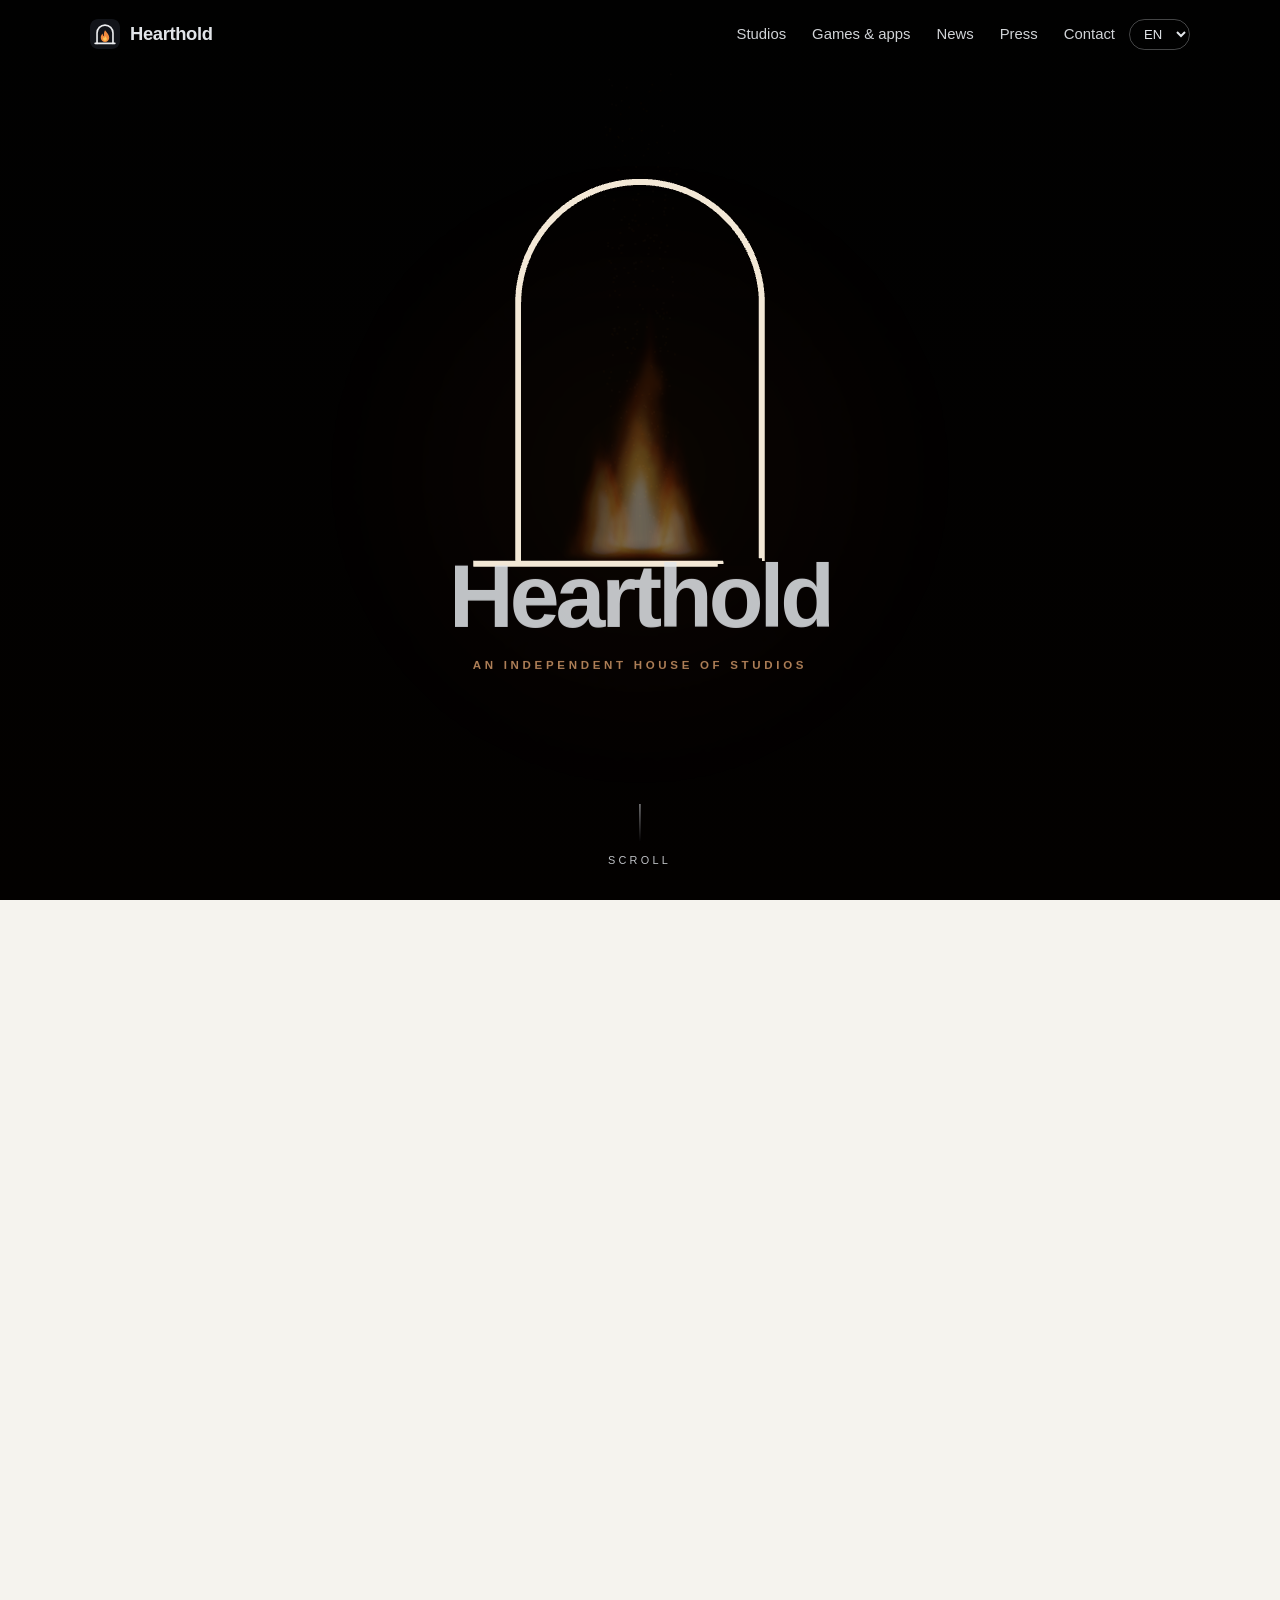
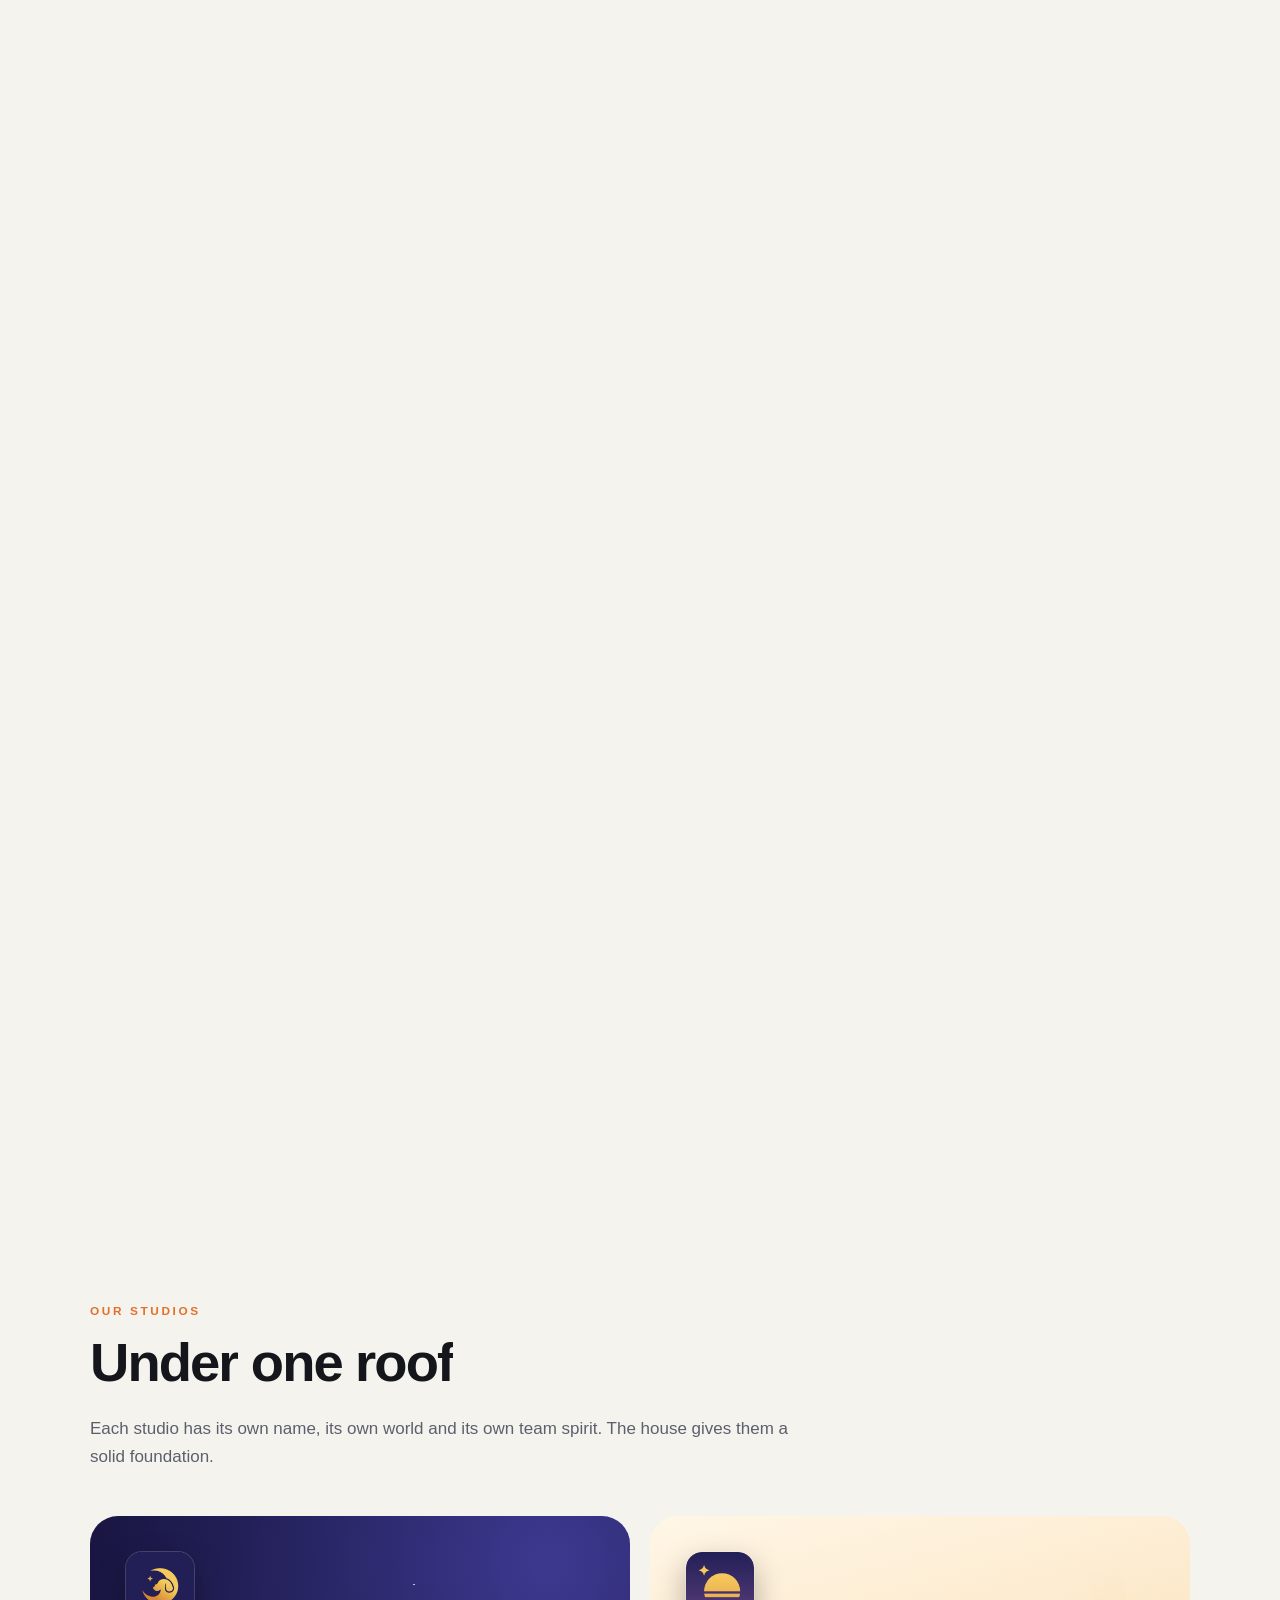
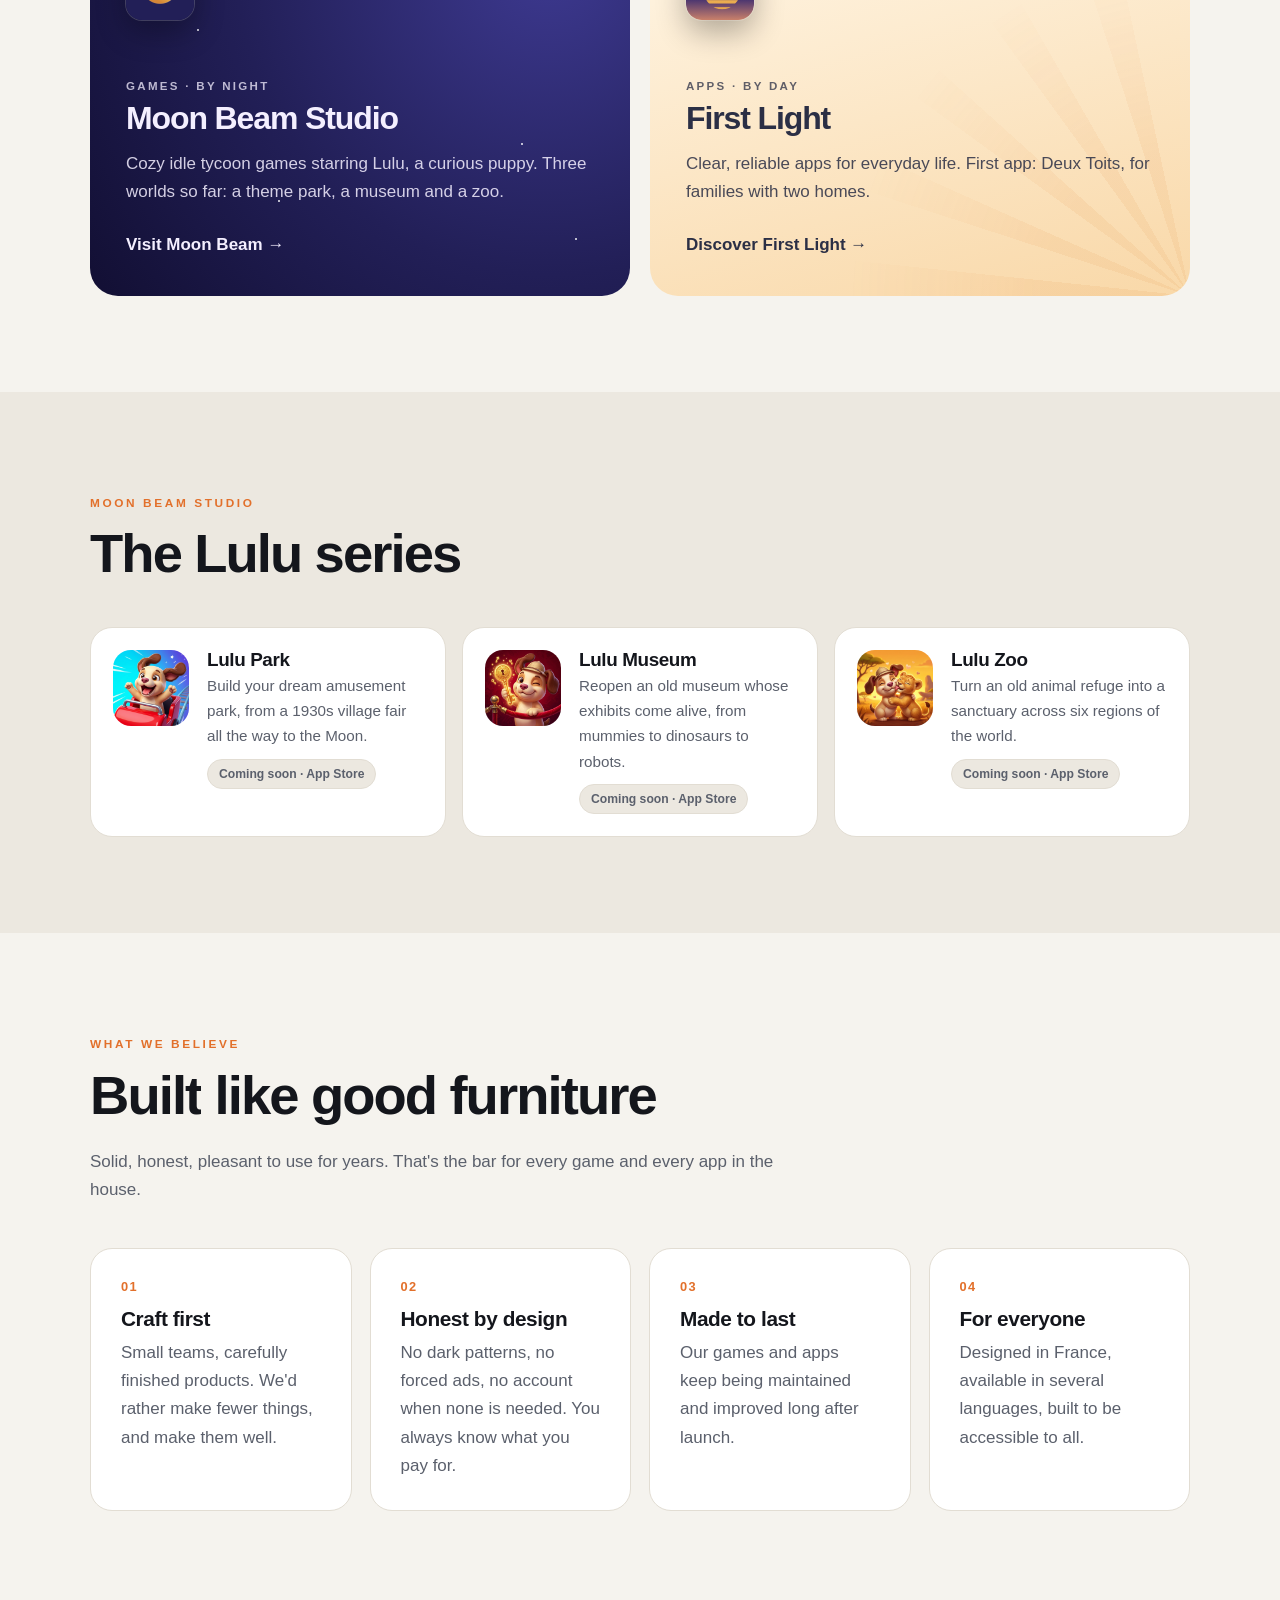
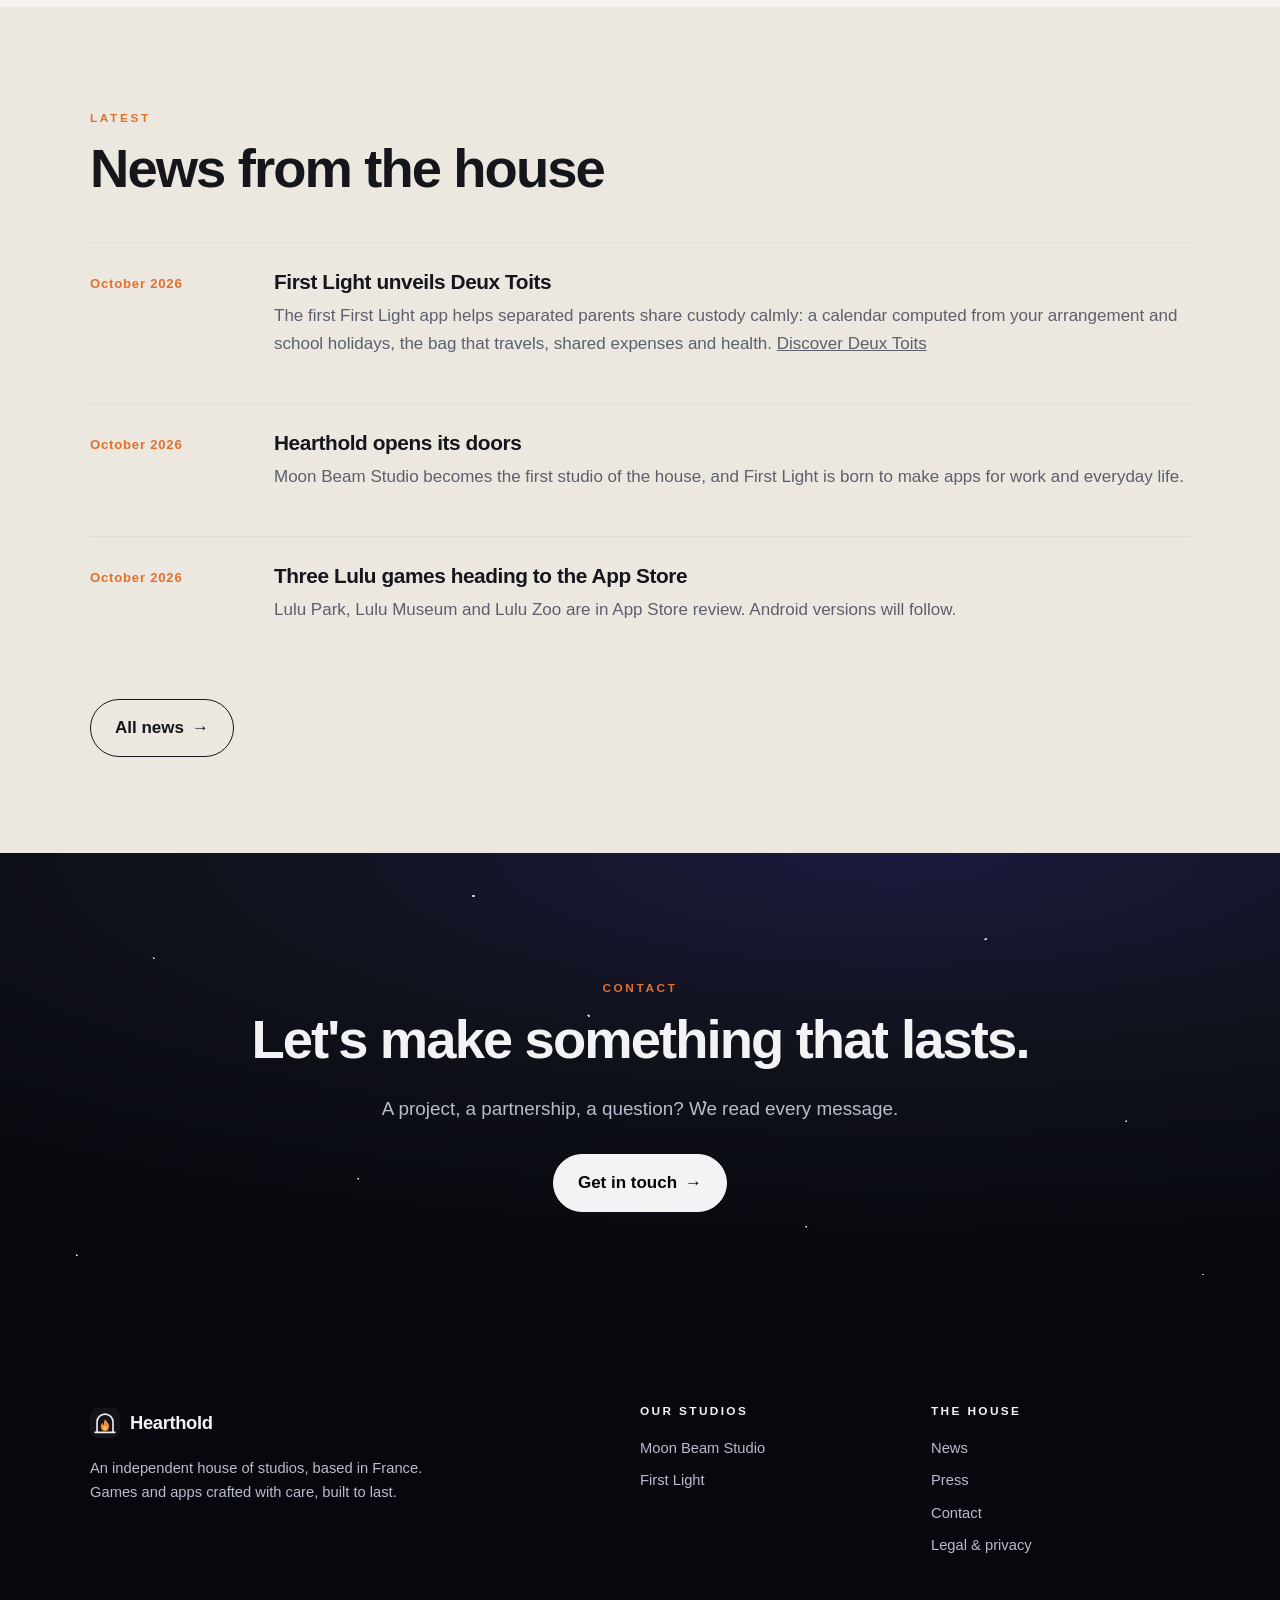
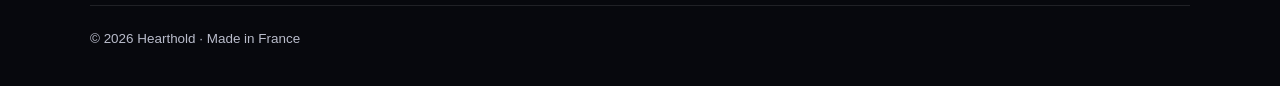
==== commit a0ca55a1: "Nouveau logo First Light : soleil levant en bandes, bleu et or de Moon Beam (proposition A2) Co-Auth" ====
--- a/index.html
+++ b/index.html
@@ -72,7 +72,7 @@
       <span class="go"><span data-i="h11">Visit Moon Beam</span> →</span>
     </a>
     <a class="studio dawn" href="/deux-toits.html">
-      <img class="mark" src="/img/first-light.svg" alt="">
+      <img class="mark" src="/img/first-light.svg?v=3" alt="">
       <span class="tag" data-i="h12">Apps · by day</span>
       <h3>First Light</h3>
       <p data-i="h13">Clear, reliable apps for everyday life. First app: Deux Toits, for families with two homes.</p>
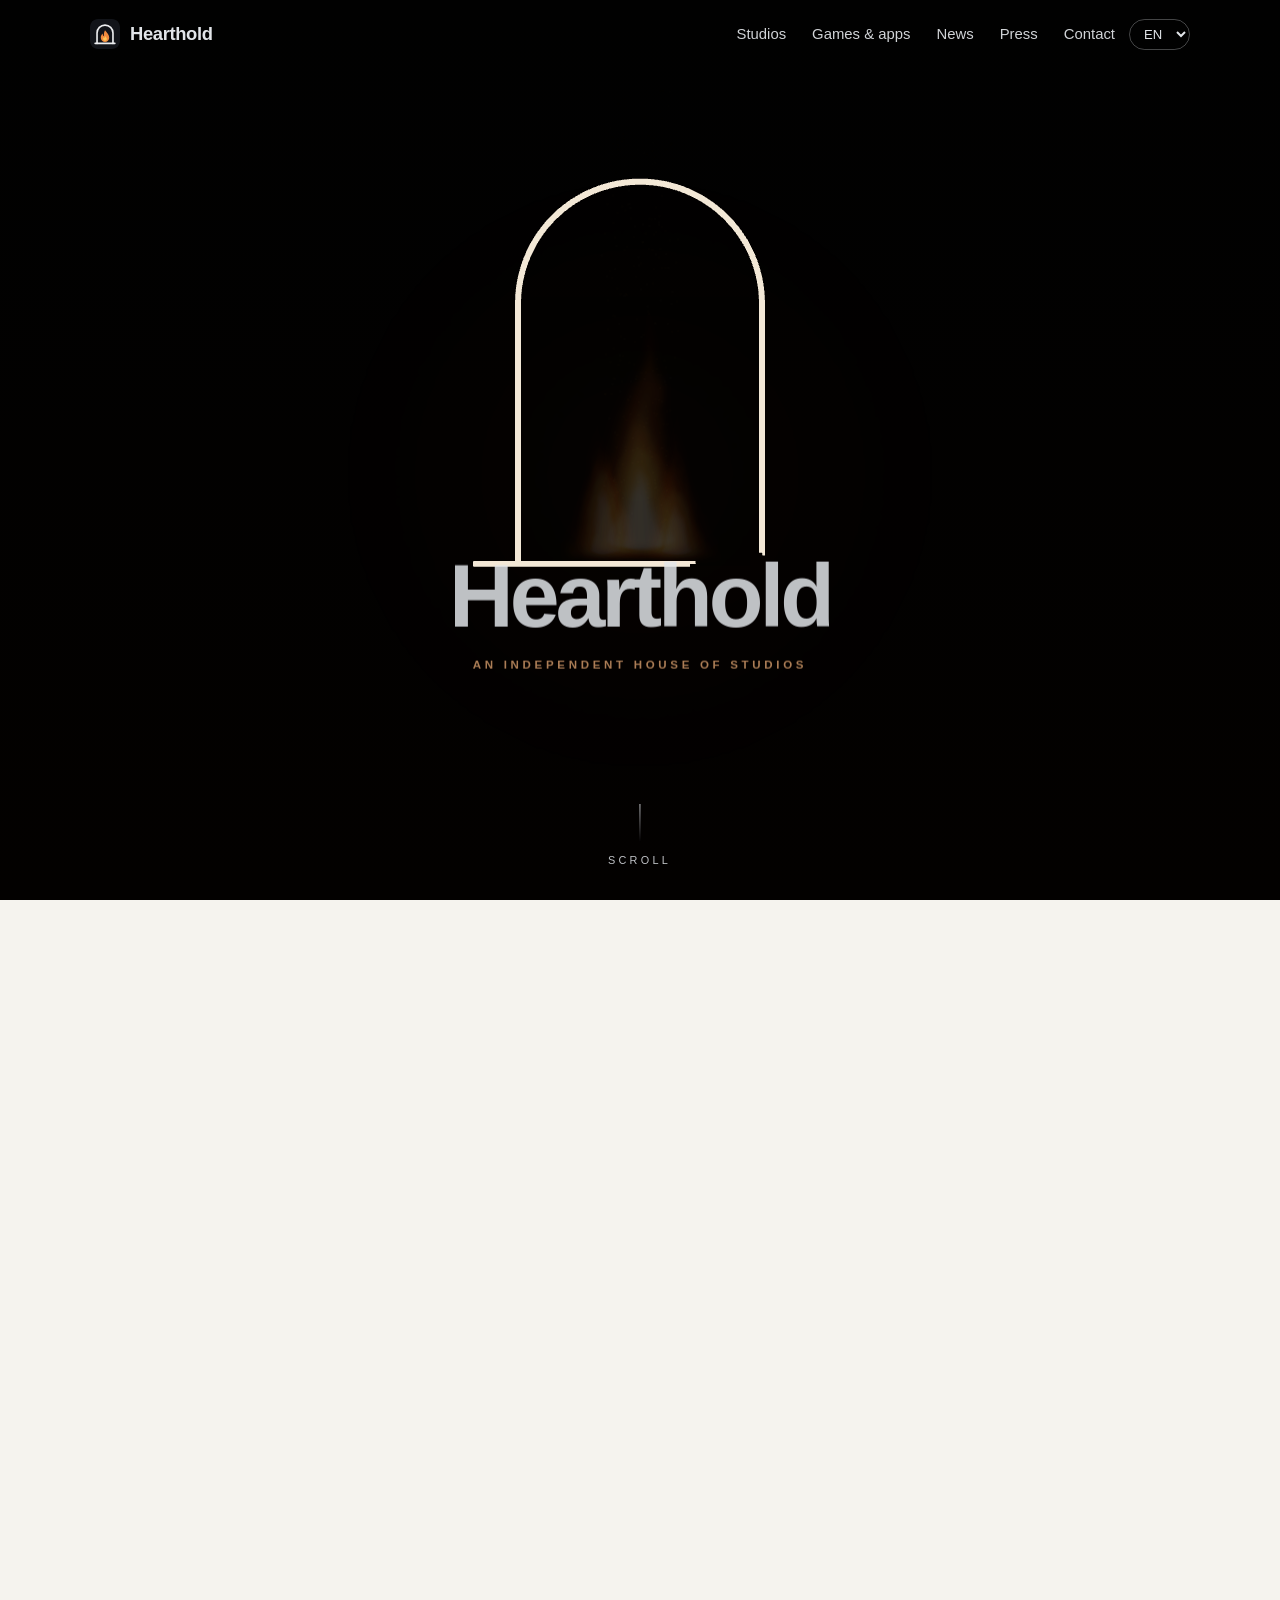
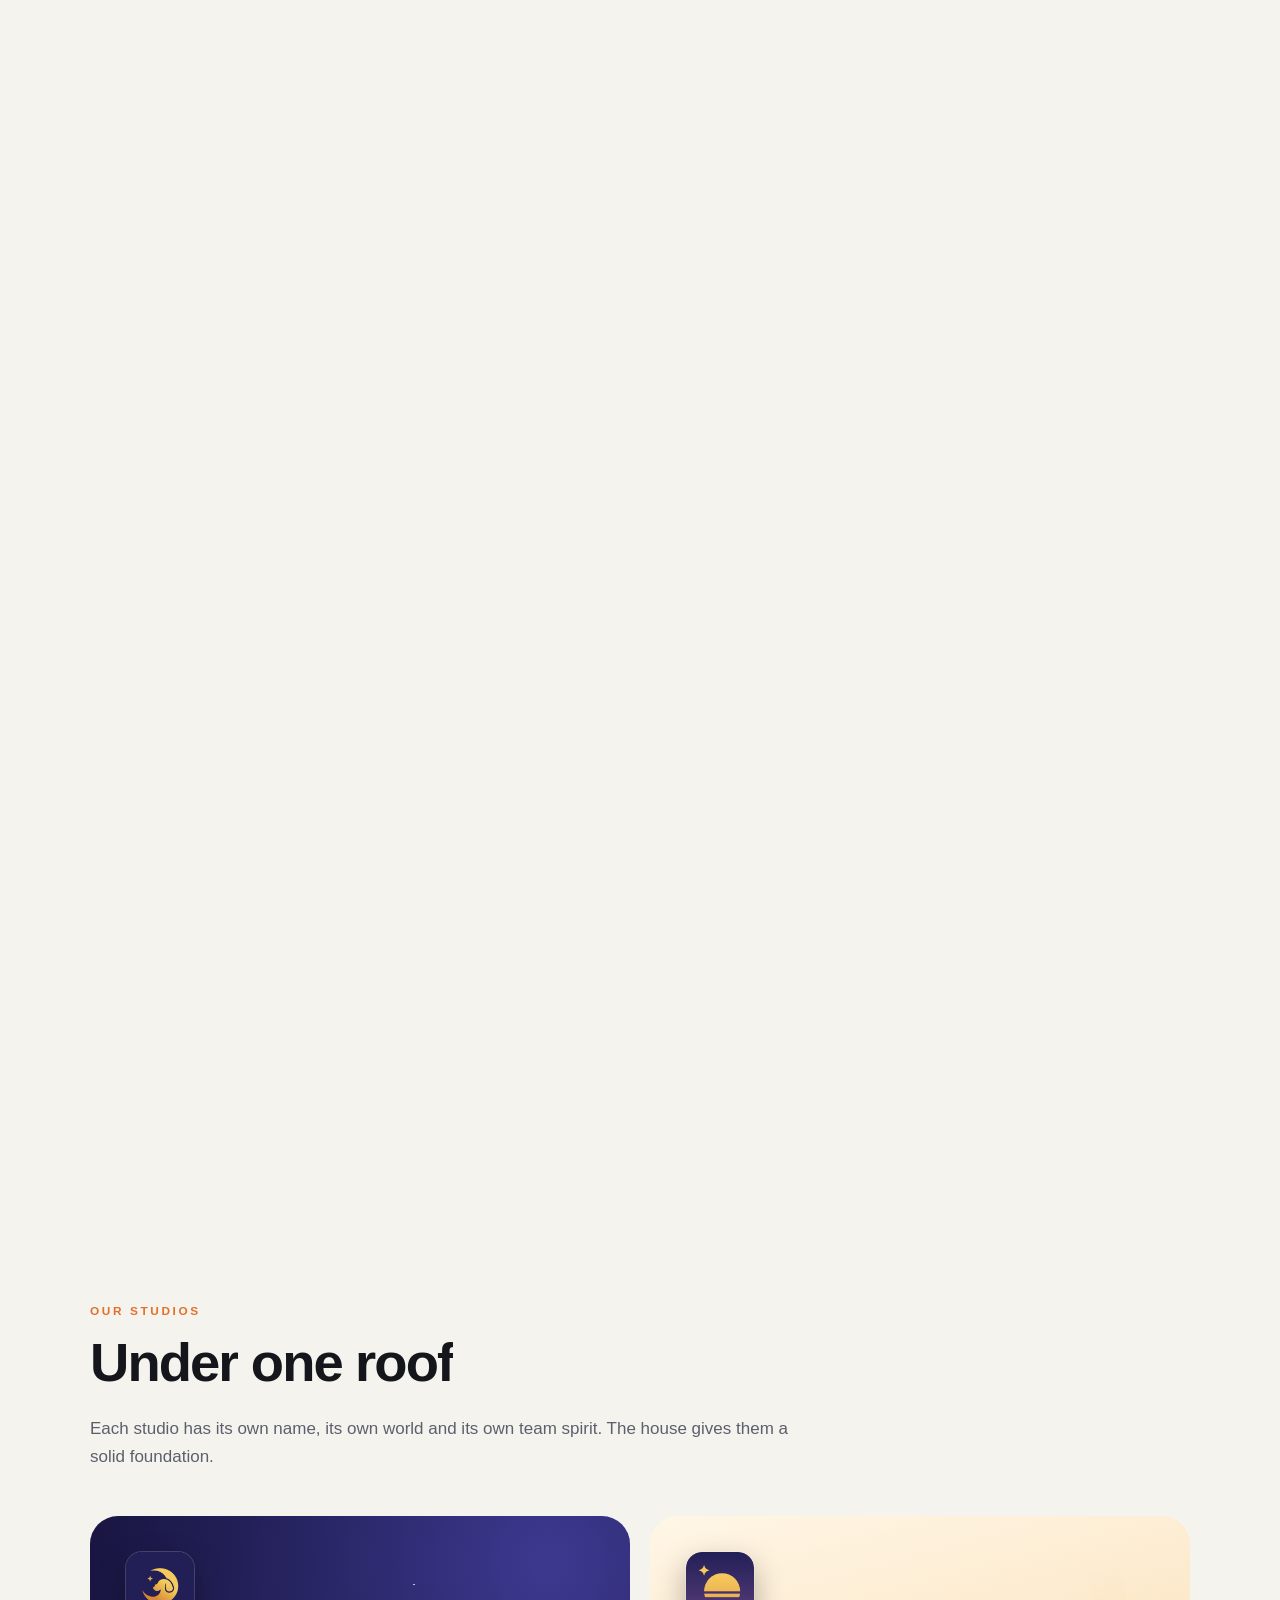
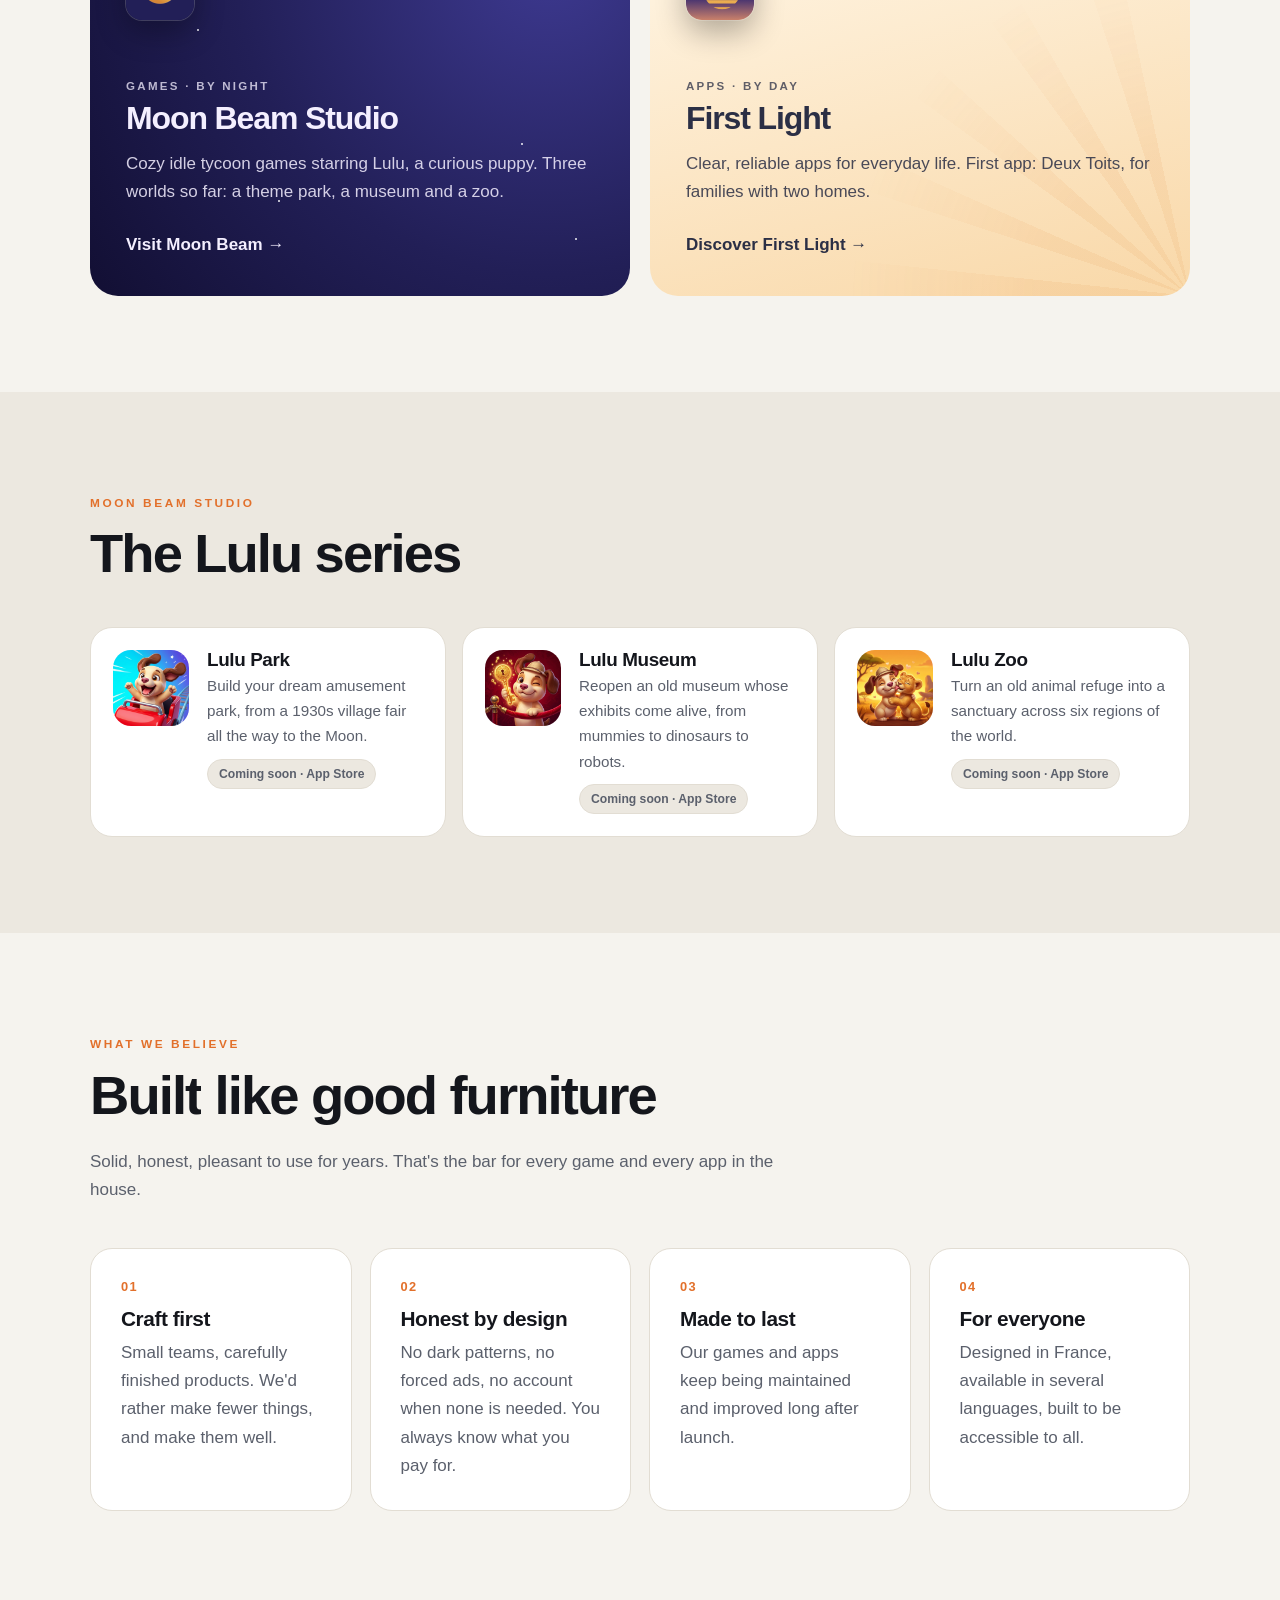
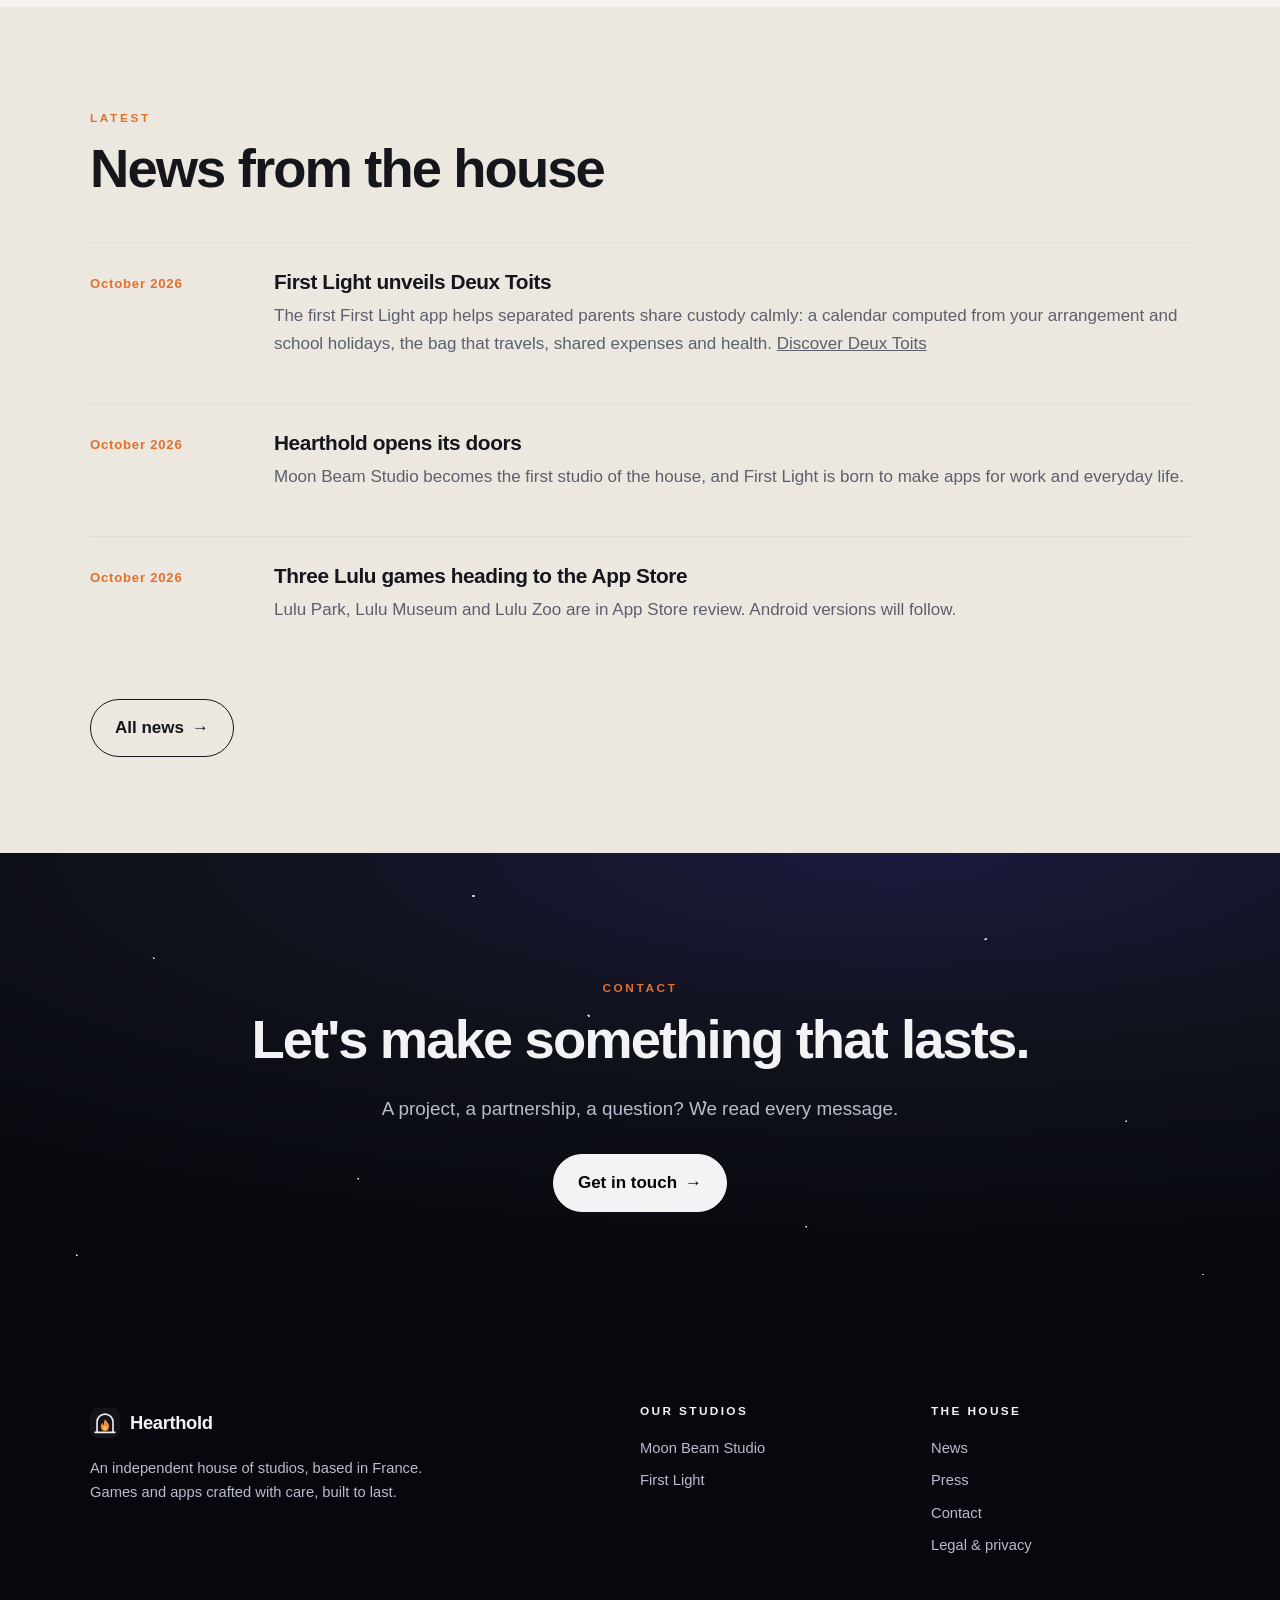
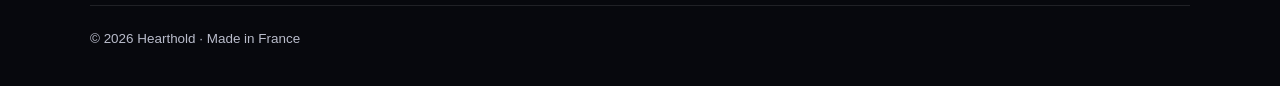
==== commit 6873c8e7: "Deux Toits déménage sur le site First Light (firstlight-studio.github.io) : liens mis à jour, ancien" ====
--- a/index.html
+++ b/index.html
@@ -14,11 +14,11 @@
 <script type="application/ld+json">{"@context":"https://schema.org","@type":"Organization","name":"Hearthold","url":"https://hearthold-studio.github.io/","logo":"https://hearthold-studio.github.io/img/hearthold.svg","subOrganization":[{"@type":"Organization","name":"Moon Beam Studio","url":"https://moonbeamstudio.github.io/"},{"@type":"Organization","name":"First Light"}]}</script>
 <link rel="icon" href="/img/hearthold.svg?v=2" type="image/svg+xml">
 <link rel="apple-touch-icon" href="/img/apple-touch-icon.png?v=2">
-<link rel="stylesheet" href="/style.css?v=20261014b">
+<link rel="stylesheet" href="/style.css?v=20261014c">
 <script type="importmap">{"imports":{"three":"/vendor/three/three.module.min.js","three/addons/":"/vendor/three/addons/"}}</script>
-<script src="/i18n.js?v=20261014b"></script>
-<script src="/site.js?v=20261014b"></script>
-<script src="/motion.js?v=20261014b" defer></script>
+<script src="/i18n.js?v=20261014c"></script>
+<script src="/site.js?v=20261014c"></script>
+<script src="/motion.js?v=20261014c" defer></script>
 <script type="module">if (!document.documentElement.classList.contains('still')) import('/js/experience.js');</script>
 </head>
 <body class="home">
@@ -71,7 +71,7 @@
       <p data-i="h10">Cozy idle tycoon games starring Lulu, a curious puppy. Three worlds so far: a theme park, a museum and a zoo.</p>
       <span class="go"><span data-i="h11">Visit Moon Beam</span> →</span>
     </a>
-    <a class="studio dawn" href="/deux-toits.html">
+    <a class="studio dawn" href="https://firstlight-studio.github.io/">
       <img class="mark" src="/img/first-light.svg?v=3" alt="">
       <span class="tag" data-i="h12">Apps · by day</span>
       <h3>First Light</h3>
--- a/style.css
+++ b/style.css
@@ -190,96 +190,4 @@
 .app-hero > img { width: 128px; height: 128px; border-radius: 30px; box-shadow: 0 20px 50px rgba(0,0,0,.4); }
 @media (max-width: 640px) { .app-hero { grid-template-columns: 1fr; gap: 22px; } .app-hero > img { width: 92px; height: 92px; border-radius: 22px; } }
 
-/* ================= page Deux Toits : la semaine entre deux toits (js/deux-toits.js) ================= */
-.dts { position: relative; height: 460vh; padding: 0; background: linear-gradient(180deg, #fff7ea 0, #fbe6c6 60%, #f9ddb2 100%); }
-.dts-pin { position: sticky; top: 0; height: 100vh; height: 100svh; overflow: hidden; perspective: 1600px; }
-.dts.static { height: auto; }
-.dts.static .dts-pin { position: relative; }
-.dts:not(.ready) .dts-pin > * { visibility: hidden; }
-.dts-svg { position: absolute; inset: 0; width: 100%; height: 100%; overflow: visible; }
-.dts-roof { fill: none; stroke-width: .215; stroke-linecap: round; stroke-linejoin: round; }
-.dts-roof.b { stroke: #3b6fd8; }
-.dts-roof.o { stroke: #e2702b; }
-.dts-dot { fill: #2b2f45; }
-.dts-trail { fill: none; stroke: url(#dtsTrail); stroke-width: 2.5; stroke-linecap: round; }
 
-/* le téléphone : générique, vert sauge, verre et reflet qui glisse quand il tourne */
-.dts-phone { position: absolute; left: 0; top: 0; width: var(--pw); height: var(--ph); transform-style: preserve-3d; will-change: transform, opacity; }
-.dts-body { position: absolute; inset: 0; border-radius: calc(var(--pw) * .155); background: linear-gradient(152deg, #cfdac9 0, #a7b9a3 34%, #8ea18b 70%, #7d907a 100%);
-  box-shadow: inset 0 0 0 1.5px rgba(255,255,255,.5), inset 0 -14px 30px rgba(45,62,45,.22), 0 60px 100px -36px rgba(110,72,28,.5), 0 24px 44px -24px rgba(40,52,40,.4); }
-.dts-key { position: absolute; right: calc(var(--pw) * -.012); width: calc(var(--pw) * .016); border-radius: 0 3px 3px 0; background: linear-gradient(90deg, #7f927c, #a9bba5); }
-.dts-key.a { top: 21%; height: 7%; } .dts-key.b { top: 31%; height: 12%; }
-.dts-screen { position: absolute; inset: calc(var(--pw) * .036); border-radius: calc(var(--pw) * .122); overflow: hidden; background: #f2f2f7; container-type: inline-size;
-  box-shadow: 0 0 0 calc(var(--pw) * .013) #15171c; color: #111; font-family: var(--sans); line-height: 1.25; text-align: left; }
-.dts-screen::before { content: ""; position: absolute; top: 3.2cqw; left: 50%; width: 3.4cqw; height: 3.4cqw; margin-left: -1.7cqw; border-radius: 50%; background: #0c0d10; z-index: 3; }
-.dts-screen::after { content: ""; position: absolute; inset: -20%; z-index: 4; pointer-events: none; transform: translateX(var(--sh, 0%));
-  background: linear-gradient(112deg, transparent 38%, rgba(255,255,255,.22) 48%, rgba(255,255,255,.06) 53%, transparent 62%); }
-.dts-status { display: flex; justify-content: space-between; align-items: center; padding: 3cqw 7cqw 0; height: 10cqw; font-size: 3.8cqw; }
-.dts-status span { width: 6.4cqw; height: 3cqw; border-radius: 1cqw; border: .45cqw solid #111; position: relative; }
-.dts-status span::after { content: ""; position: absolute; inset: .4cqw; right: 1.4cqw; border-radius: .4cqw; background: #111; }
-.dts-title { padding: 3.4cqw 5.5cqw 0; font-size: 8.6cqw; font-weight: 800; letter-spacing: -.03em; }
-.dts-date { padding: 1cqw 5.5cqw 3.4cqw; font-size: 3.9cqw; color: #8a8a90; }
-.dts-kid, .dts-bag, .dts-today { margin: 0 4cqw; background: #fff; border-radius: 5.5cqw; padding: 4.4cqw; }
-.dts-who { display: flex; align-items: center; gap: 2.6cqw; font-size: 5.6cqw; margin-bottom: 3.4cqw; }
-.dts-who span { font-size: 8.4cqw; line-height: 1; }
-.dts-band { position: relative; display: grid; grid-template-columns: 1fr auto; align-items: center; padding: 3.4cqw 4cqw; border-radius: 3.8cqw; color: #fff; font-size: 4.1cqw; background: #e2702b; overflow: hidden; isolation: isolate; }
-.dts-band::before { content: ""; position: absolute; inset: 0; z-index: -1; background: #3b6fd8; opacity: 0; transition: opacity .7s var(--ease); }
-.dts-band span { opacity: .88; }
-.dts-band b { grid-area: 1 / 2; font-size: 4.4cqw; }
-.dts-next { display: flex; gap: 2.8cqw; align-items: center; margin: 3.6cqw 0 3.4cqw; font-size: 3.7cqw; }
-.dts-next > i { flex: none; width: 7cqw; height: 7cqw; border-radius: 50%; display: grid; place-items: center; font-style: normal; color: #fff; background: #3b6fd8; font-size: 3.8cqw; transition: background .7s var(--ease); }
-.dts-next > span { display: grid; }
-.dts-next b { grid-area: 1 / 1; color: #e2702b; }
-.dts-next small { grid-area: 2 / 1; font-size: 3.2cqw; color: #e9a37b; }
-.dts-week { display: grid; grid-template-columns: repeat(7, 1fr); gap: 1.4cqw; }
-.dts-week i { height: 2.2cqw; border-radius: 9px; background: #e2702b; opacity: .35; transition: opacity .4s, transform .4s var(--ease); }
-.dts-week i.p { background: #3b6fd8; }
-.dts-week i.now { opacity: 1; transform: scaleY(1.7); }
-.dts-swap { display: grid; margin-top: 3cqw; }
-.dts-swap > * { grid-area: 1 / 1; align-self: start; font-size: 3.9cqw; transition: opacity .5s var(--ease), transform .7s var(--ease); }
-.dts-today > div { font-weight: 700; margin-bottom: 1.4cqw; }
-.dts-today p { display: flex; gap: 2.6cqw; align-items: center; margin: 0; padding: 1.6cqw 0; }
-.dts-today p + p { border-top: 1px solid #ededf0; }
-.dts-today i { font-style: normal; font-size: 5cqw; }
-.dts-today span { display: grid; }
-.dts-today small { font-size: 3.1cqw; color: #8a8a90; }
-.dts-screen.bag .dts-today { opacity: 0; transform: translateY(-3cqw) scale(.97); }
-.dts-bag { opacity: 0; transform: translateY(6cqw) scale(.97); }
-.dts-sum { display: flex; justify-content: space-between; margin: 3cqw 4cqw 0; background: #fff; border-radius: 5.5cqw; padding: 4cqw 4.4cqw; font-size: 3.7cqw; }
-.dts-sum b { color: #2fa36b; }
-.dts-svg.front { pointer-events: none; }
-.dts-tabs { position: absolute; left: 3cqw; right: 3cqw; bottom: 3.5cqw; display: flex; justify-content: space-around; padding: 3.2cqw 1cqw; border-radius: 99px; background: rgba(255,255,255,.85); box-shadow: 0 1cqw 4cqw rgba(0,0,0,.06); font-size: 2.6cqw; color: #333; }
-.dts-tabs b { color: #e2702b; }
-.dts-bag > div { font-weight: 700; margin-bottom: 2cqw; }
-.dts-bag ul { list-style: none; margin: 0; padding: 0; }
-.dts-bag li { display: flex; align-items: center; gap: 2.6cqw; padding: 1.5cqw 0; color: #333; transition: color .4s; }
-.dts-bag li span { width: 4.4cqw; height: 4.4cqw; border-radius: 50%; border: .5cqw solid #c7c7cc; position: relative; transition: background .35s, border-color .35s; }
-.dts-bag li.ok { color: #9a9aa0; }
-.dts-bag li.ok span { background: #2fa36b; border-color: #2fa36b; }
-.dts-bag li.ok span::after { content: ""; position: absolute; left: 1.05cqw; top: .35cqw; width: 1.1cqw; height: 2.1cqw; border: solid #fff; border-width: 0 .6cqw .6cqw 0; transform: rotate(45deg); }
-.dts-screen.bag .dts-bag { opacity: 1; transform: none; }
-/* Maman / Papa : on montre l'un ou l'autre */
-.dts-screen .p:not(i) { opacity: 0; }
-.dts-band b, .dts-next b, .dts-next small { transition: opacity .5s var(--ease); }
-.dts-screen.papa .p:not(i) { opacity: 1; } .dts-screen.papa .m:not(i) { opacity: 0; }
-.dts-screen.papa .dts-band::before { opacity: 1; }
-.dts-screen.papa .dts-next > i { background: #e2702b; }
-
-/* légendes : une à la fois, en bas */
-.dts-caps { position: absolute; left: 16px; right: 16px; bottom: max(5vh, 28px); display: grid; text-align: center; color: #2b2f45; pointer-events: none; }
-.dts-caps p { grid-area: 1 / 1; align-self: end; margin: 0 auto; max-width: 840px; font-size: clamp(1.25rem, 2.3vw, 1.75rem); font-weight: 700; letter-spacing: -.025em; line-height: 1.2;
-  opacity: 0; transform: translateY(14px); filter: blur(6px); transition: opacity .7s var(--ease), transform .9s var(--ease), filter .7s var(--ease); }
-.dts-caps p.on { opacity: 1; transform: none; filter: none; }
-.dts-caps p.big { max-width: 960px; font-size: clamp(1.9rem, 4.2vw, 3.2rem); letter-spacing: -.04em; }
-@media (max-width: 760px) { .dts { height: 420vh; } .dts-caps { bottom: max(3.5vh, 18px); } }
-
-/* captures de l'app : toutes visibles, sans défilement de côté */
-.shots { display: grid; grid-template-columns: repeat(5, 1fr); gap: clamp(12px, 2vw, 24px); align-items: start; }
-.shots img { width: 100%; border-radius: 9% / 4.2%; box-shadow: 0 20px 44px -12px rgba(20,22,28,.22), 0 0 0 1px rgba(20,22,28,.06); }
-.shots img:nth-child(even) { margin-top: 36px; }
-@media (max-width: 760px) {
-  .shots { display: flex; flex-wrap: wrap; justify-content: center; }
-  .shots img { width: calc(50% - 8px); }
-  .shots img:nth-child(even) { margin-top: 0; }
-  .shots img:last-child { width: calc(50% - 8px); }
-}
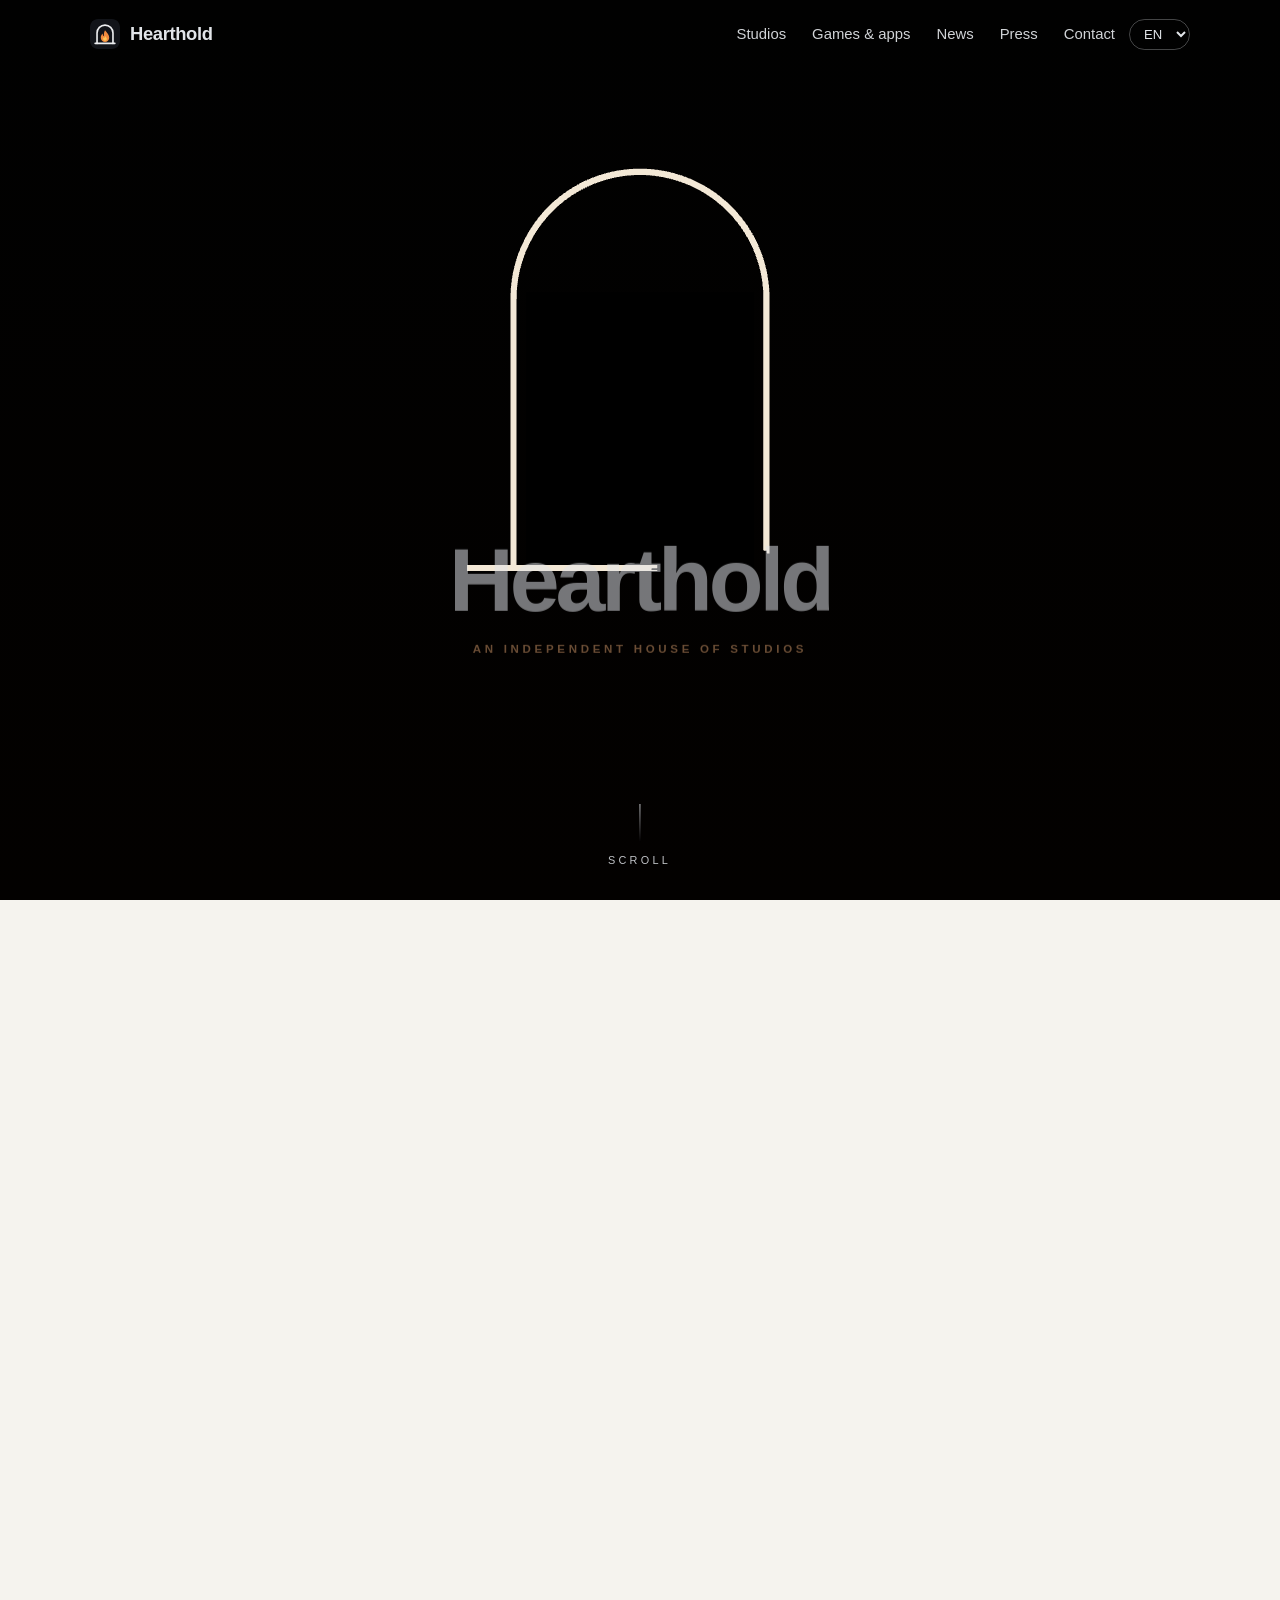
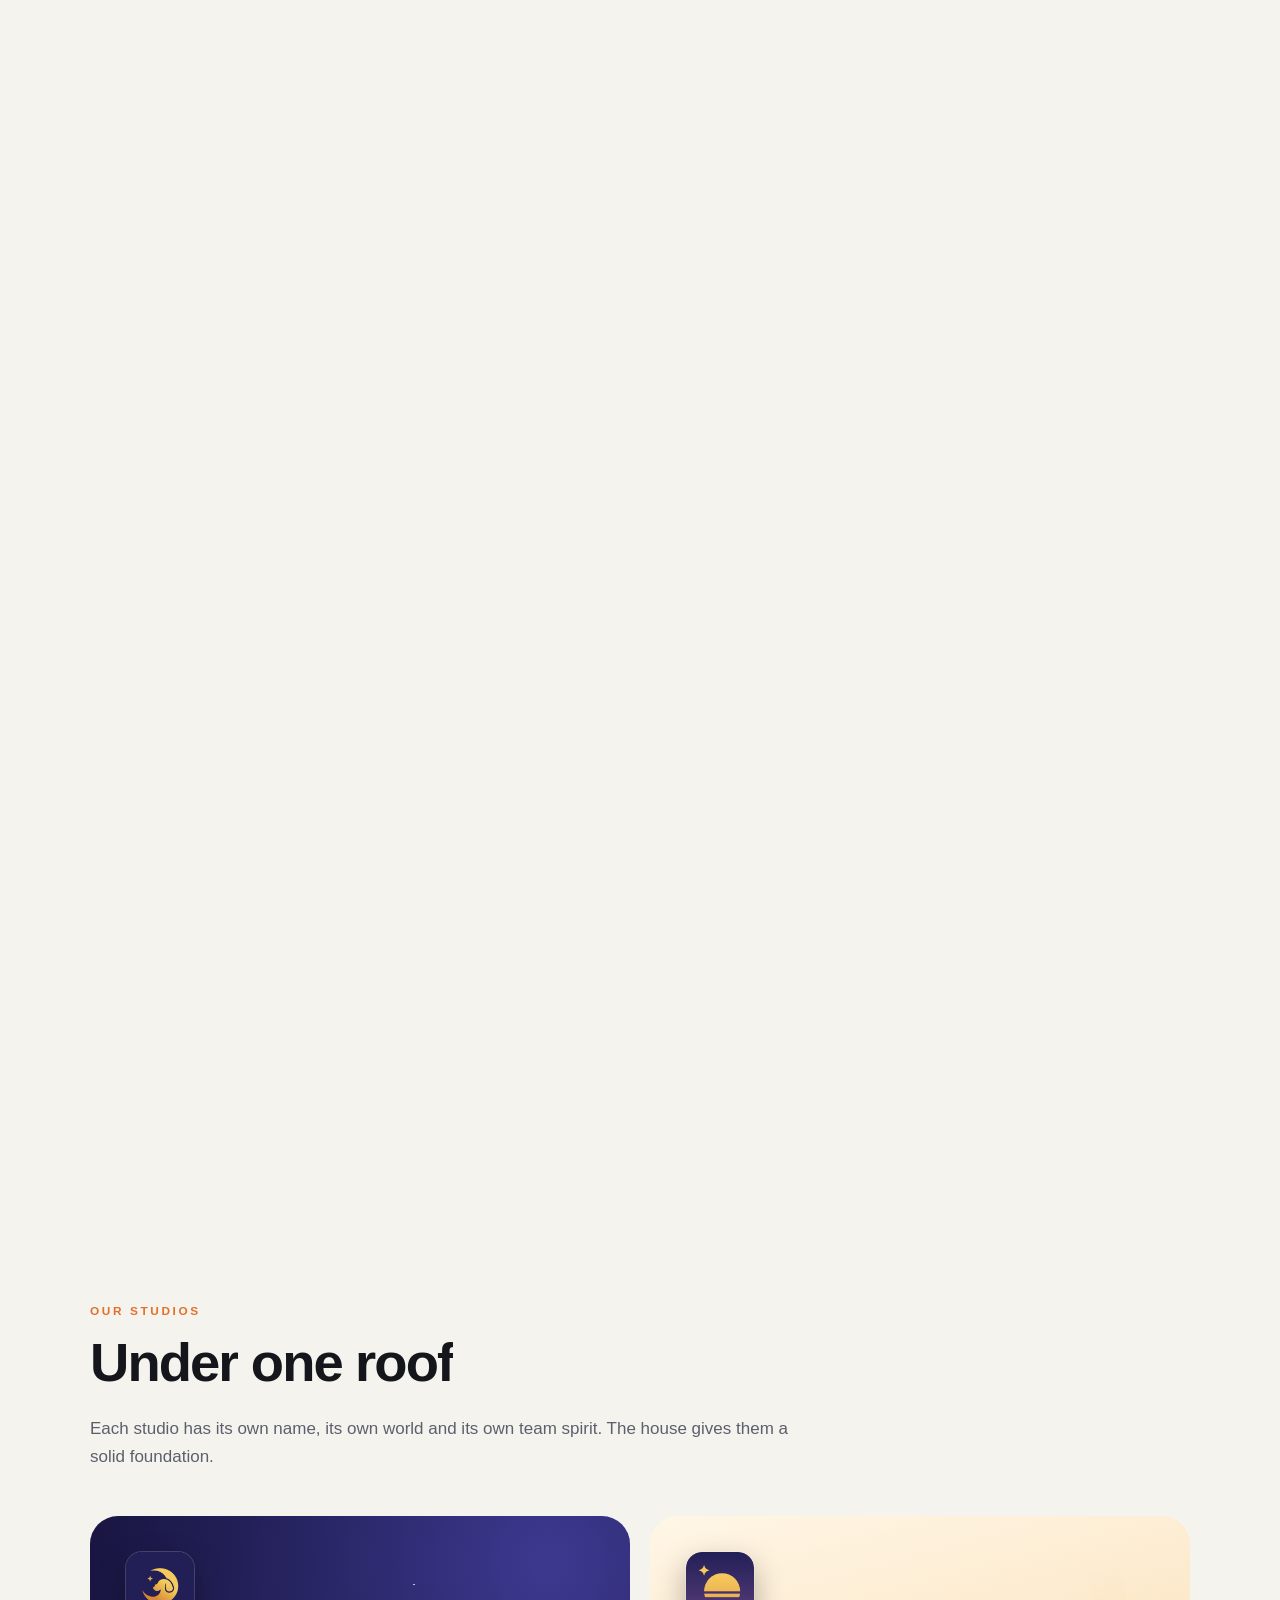
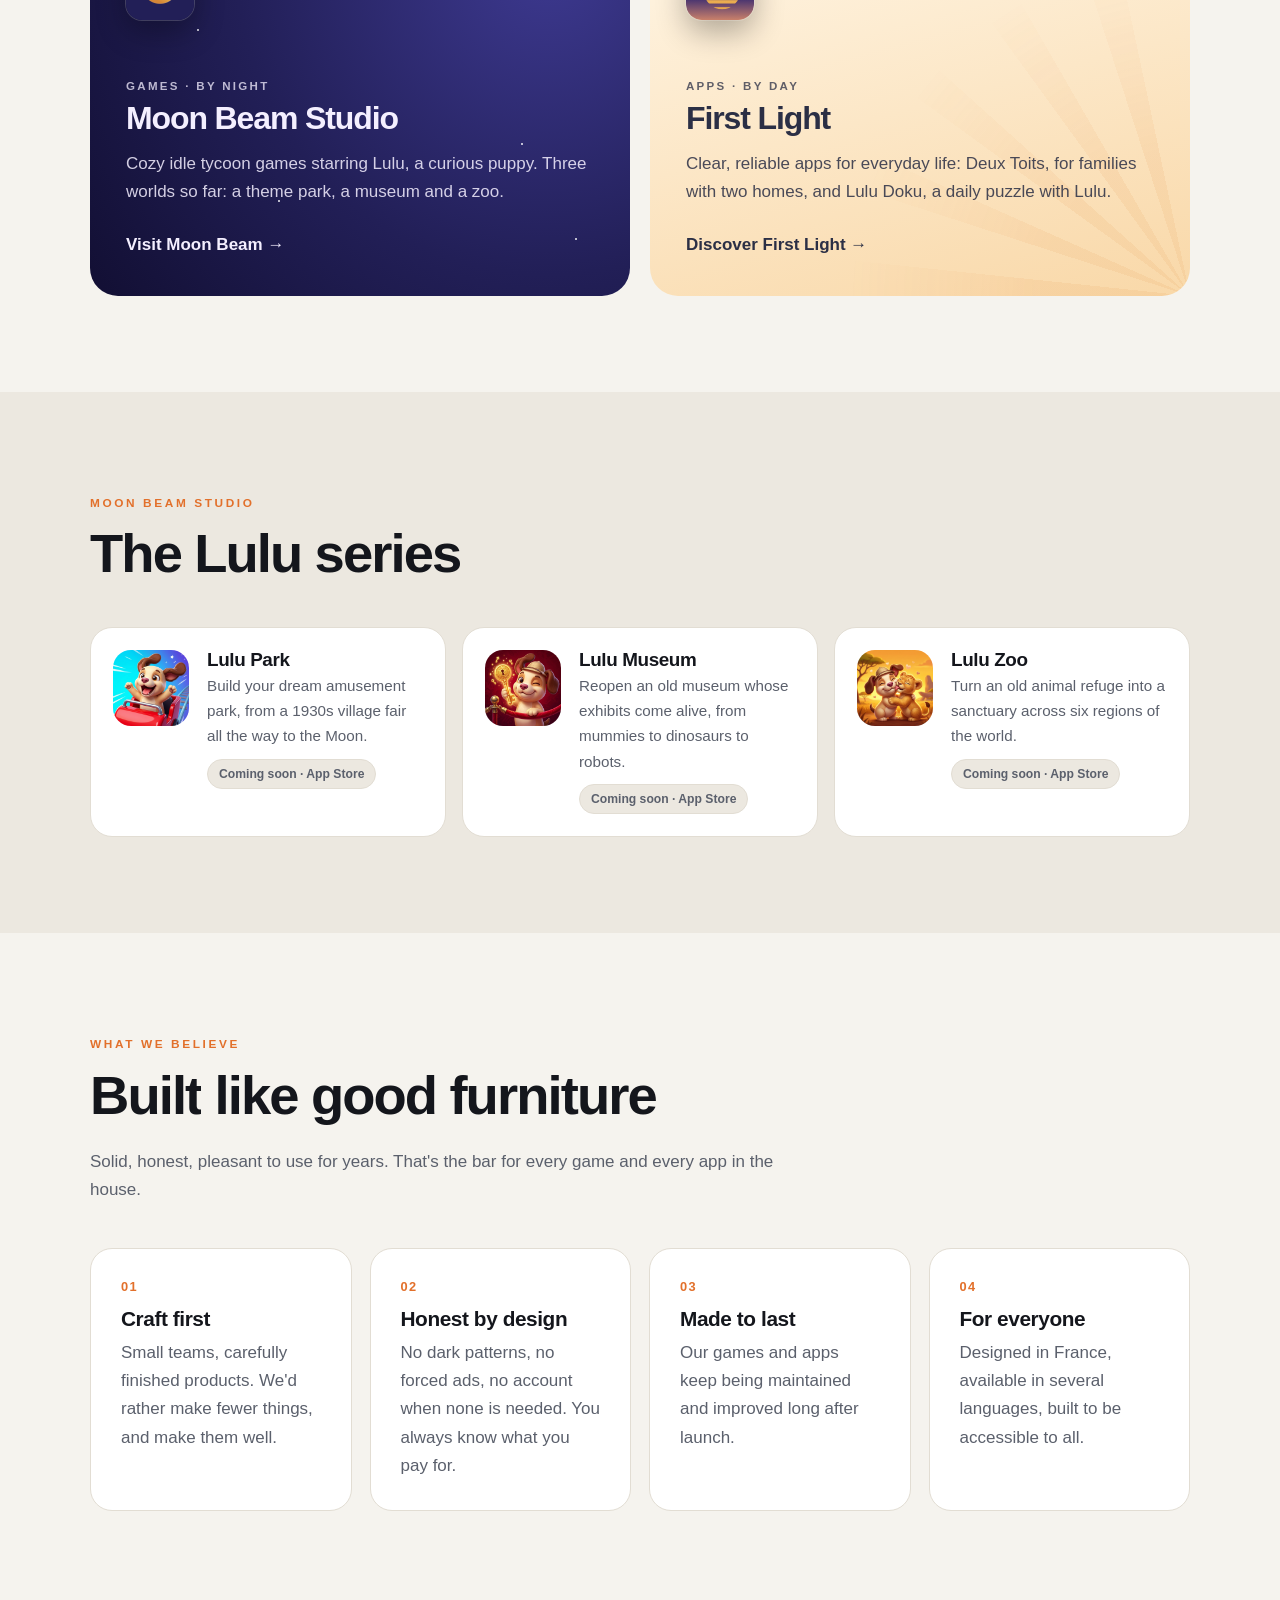
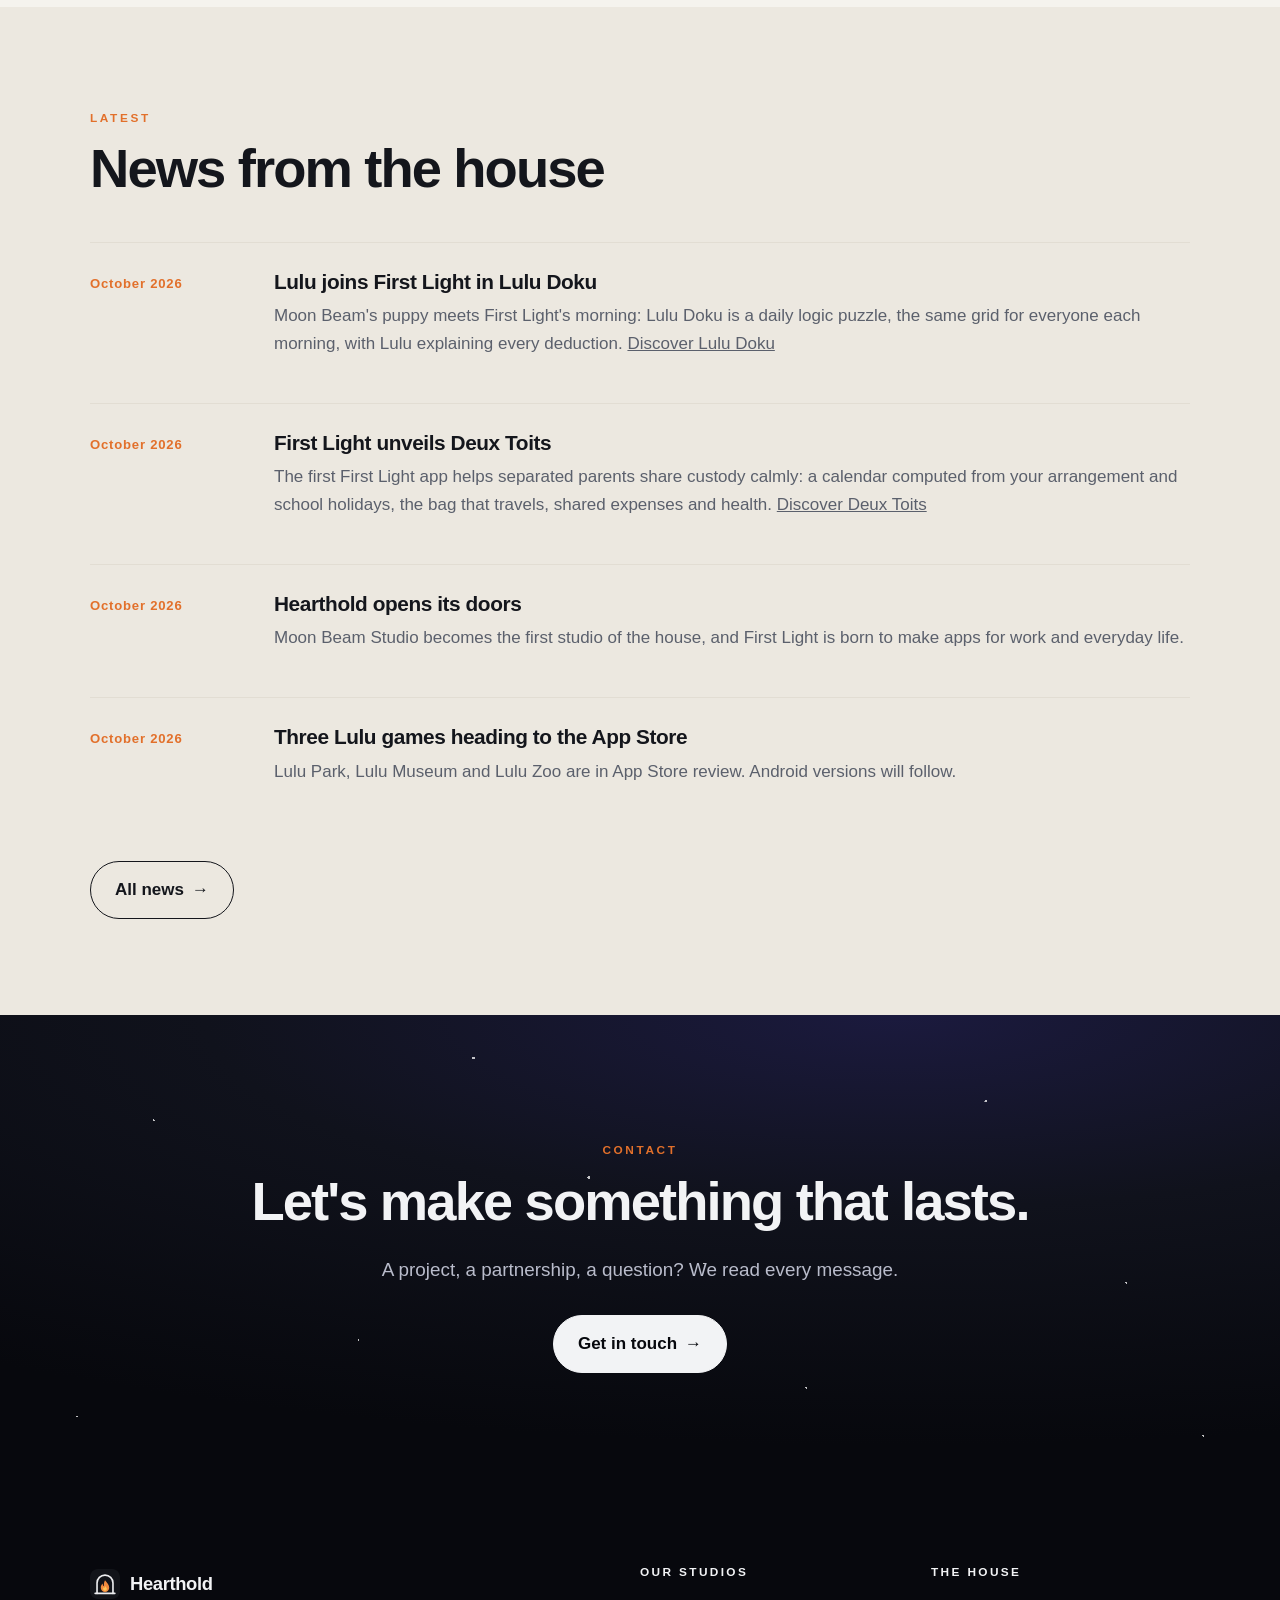
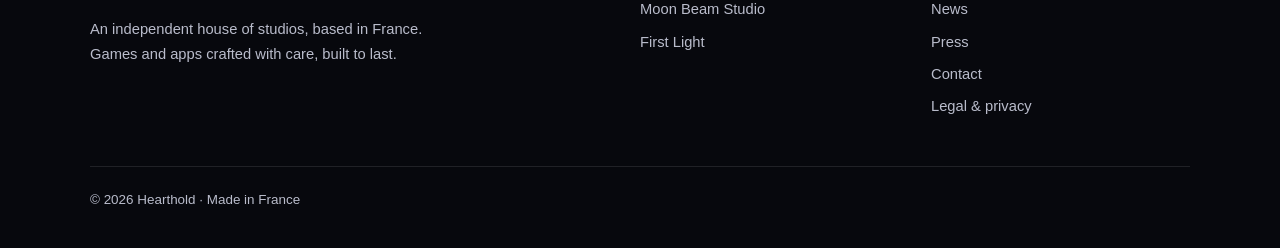
==== commit e5141323: "Lulu Doku dans le catalogue (First Light), la page Studios et les actualités, en anglais et en franç" ====
--- a/index.html
+++ b/index.html
@@ -44,7 +44,7 @@
   <div class="chap r" data-at=".69,.87">
     <span class="eyebrow" data-i="ix10">First Light · by day</span>
     <h2 data-i="ix11">Apps for work and everyday life.</h2>
-    <p data-i="ix12">Starting with Deux Toits: shared custody, made calm.</p>
+    <p data-i="ix12">Starting with Deux Toits, shared custody made calm, and Lulu Doku, the morning puzzle.</p>
   </div>
   <div class="chap c" data-at=".88,1.01"><span class="eyebrow">Hearthold</span><h2 data-i="ix14">One house. Two studios. The same care.</h2></div>
 </div>
@@ -75,7 +75,7 @@
       <img class="mark" src="/img/first-light.svg?v=3" alt="">
       <span class="tag" data-i="h12">Apps · by day</span>
       <h3>First Light</h3>
-      <p data-i="h13">Clear, reliable apps for everyday life. First app: Deux Toits, for families with two homes.</p>
+      <p data-i="h13">Clear, reliable apps for everyday life: Deux Toits, for families with two homes, and Lulu Doku, a daily puzzle with Lulu.</p>
       <span class="go"><span data-i="h14">Discover First Light</span> →</span>
     </a>
   </div>
@@ -107,6 +107,7 @@
 <section class="alt"><div class="wrap">
   <div class="title"><span class="eyebrow" data-i="h26">Latest</span><h2 data-i="h27">News from the house</h2></div>
   <div class="news">
+    <article class="post"><time datetime="2026-10" data-i="d1">October 2026</time><div><h3 data-i="p4t">Lulu joins First Light in Lulu Doku</h3><p class="muted" data-i="p4">Moon Beam's puppy meets First Light's morning: Lulu Doku is a daily logic puzzle, the same grid for everyone each morning, with Lulu explaining every deduction. <a href="https://firstlight-studio.github.io/lulu-doku.html">Discover Lulu Doku</a></p></div></article>
     <article class="post"><time datetime="2026-10" data-i="d1">October 2026</time><div><h3 data-i="p3t">First Light unveils Deux Toits</h3><p class="muted" data-i="p3">The first First Light app helps separated parents share custody calmly: a calendar computed from your arrangement and school holidays, the bag that travels, shared expenses and health. <a href="deux-toits.html">Discover Deux Toits</a></p></div></article>
     <article class="post"><time datetime="2026-10" data-i="d1">October 2026</time><div><h3 data-i="p1t">Hearthold opens its doors</h3><p class="muted" data-i="p1">Moon Beam Studio becomes the first studio of the house, and First Light is born to make apps for work and everyday life.</p></div></article>
     <article class="post"><time datetime="2026-10" data-i="d1">October 2026</time><div><h3 data-i="p2t">Three Lulu games heading to the App Store</h3><p class="muted" data-i="p2">Lulu Park, Lulu Museum and Lulu Zoo are in App Store review. Android versions will follow.</p></div></article>
